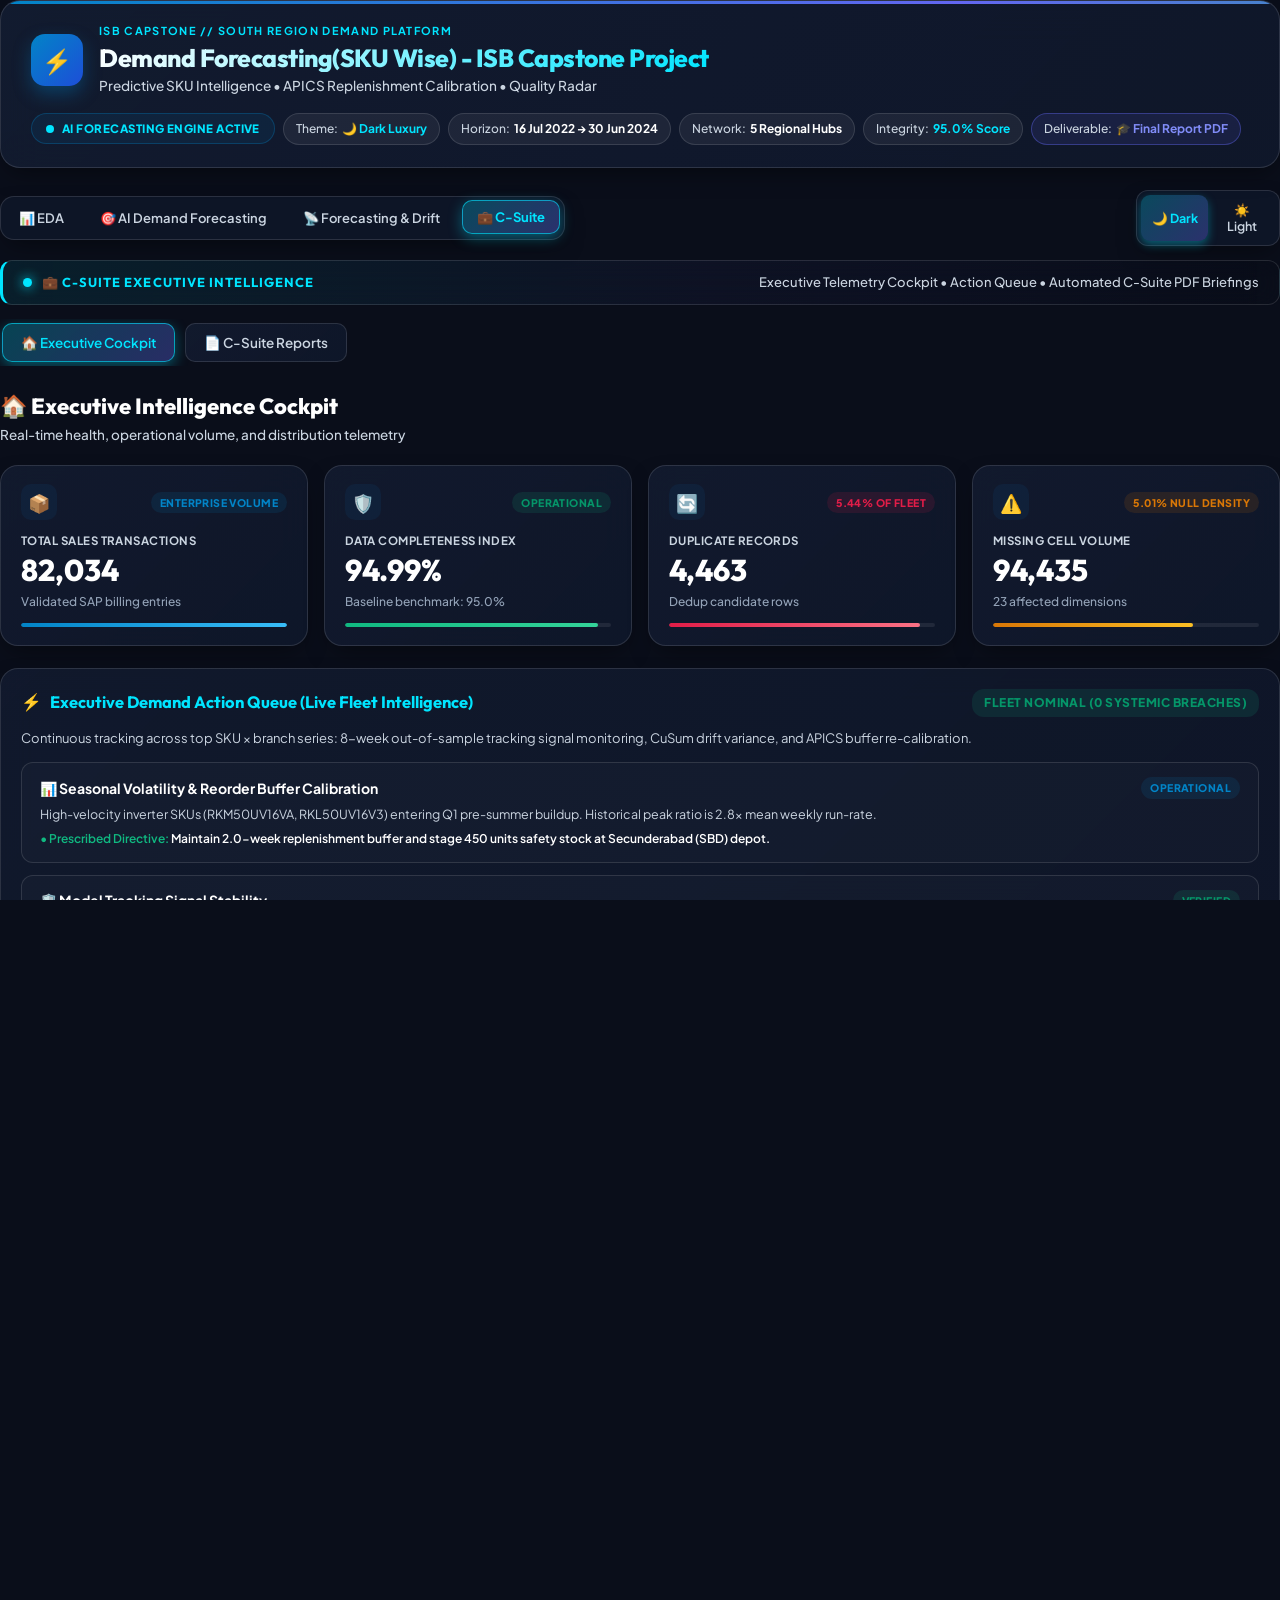
==== public/index.html @ eb7def96 "feat: bring Vercel web application into 100% architectural and visual parity with finalized local St" ====
<!DOCTYPE html>
<html lang="en" data-theme="dark" data-theme="dark">
<head>
  <meta charset="UTF-8">
  <meta name="viewport" content="width=device-width, initial-scale=1.0">
  <title>AI Intelligence & Demand Forecasting | ISB Capstone</title>
  <meta name="description" content="Supply Chain Intelligence - South Region Demand Forecasting & Data Quality Radar. ISB Capstone Project.">
  <meta name="theme-color" content="#0284C7">

  <!-- Open Graph -->
  <meta property="og:title" content="Supply Chain Intelligence | ISB Capstone">
  <meta property="og:description" content="South Region Demand Forecasting & Quality Radar Command Center.">

  <!-- Preload & Google Fonts -->
  <link rel="preconnect" href="https://fonts.googleapis.com">
  <link rel="preconnect" href="https://fonts.gstatic.com" crossorigin>
  <link href="https://fonts.googleapis.com/css2?family=Plus+Jakarta+Sans:wght@300;400;500;600;700;800&family=Outfit:wght@400;500;600;700;800;900&family=JetBrains+Mono:wght@400;500;700&display=swap" rel="stylesheet">
  <link rel="icon" href="data:image/svg+xml,<svg xmlns=%22http://www.w3.org/2000/svg%22 viewBox=%220%200%20100%20100%22><text y=%22.9em%22 font-size=%2290%22>⚡</text></svg>">
  <link rel="stylesheet" href="styles.css">

  <!-- INLINE STYLESHEET (Guarantees zero-latency, 100% styled rendering on Vercel without 404 dependencies) -->
  <style id="app-styles">
@import url('https://fonts.googleapis.com/css2?family=Plus+Jakarta+Sans:wght@300;400;500;600;700;800&family=Outfit:wght@400;500;600;700;800;900&family=JetBrains+Mono:wght@400;500;700&display=swap');

/* =============================================================================
   THEME VARIABLES (LIGHT THEME DEFAULT MATCHING SCREENSHOT)
============================================================================= */
:root {
  --bg-main: #F8FAFC;
  --bg-app: #F8FAFC;
  --bg-secondary: #FFFFFF;
  --primary-color: #0284C7;
  --primary-hover: #0369A1;
  --primary-glow: rgba(2, 132, 199, 0.25);
  --accent-cyan: #0284C7;
  --accent-emerald: #10B981;
  --accent-rose: #E11D48;
  --accent-amber: #D97706;
  --accent-purple: #6366F1;
  
  --text-primary: #0F172A;
  --text-secondary: #334155;
  --text-muted: #64748B;
  --title-color: #0F172A;
  
  --bg-card: linear-gradient(135deg, rgba(255, 255, 255, 0.98) 0%, rgba(248, 250, 252, 0.95) 100%);
  --border-glass: rgba(203, 213, 225, 0.85);
  --border-glass-hover: rgba(2, 132, 199, 0.6);
  --header-bg: linear-gradient(135deg, rgba(255, 255, 255, 0.98) 0%, rgba(241, 245, 249, 0.95) 100%);
  --panel-bg: linear-gradient(135deg, rgba(255, 255, 255, 0.98) 0%, rgba(248, 250, 252, 0.98) 100%);
  
  --sidebar-bg: #F1F5F9;
  --sidebar-grad: linear-gradient(180deg, #F8FAFC 0%, #F1F5F9 100%);
  
  --seg-bg: #FFFFFF;
  --seg-text: #475569;
  --seg-active-bg: linear-gradient(135deg, #0284C7 0%, #2563EB 100%);
  --seg-active-text: #FFFFFF;
  --seg-active-border: #0284C7;
  --seg-active-shadow: rgba(2, 132, 199, 0.35);
  
  --card-shadow: 0 10px 25px -5px rgba(15, 23, 42, 0.06), 0 4px 10px -2px rgba(15, 23, 42, 0.03);
  --card-shadow-hover: 0 20px 35px -10px rgba(2, 132, 199, 0.22);
  --input-bg: #FFFFFF;
  --meta-chip-bg: rgba(0, 0, 0, 0.04);
  --meta-chip-border: rgba(0, 0, 0, 0.08);
  --table-border: rgba(226, 232, 240, 0.9);
  --table-row-hover: rgba(2, 132, 199, 0.04);
}

[data-theme="dark"] {
  --bg-main: #0A0E1A;
  --bg-app: #0A0E1A;
  --bg-secondary: #131C31;
  --primary-color: #00E5FF;
  --primary-hover: #38BDF8;
  --primary-glow: rgba(0, 229, 255, 0.3);
  --accent-cyan: #00E5FF;
  --accent-emerald: #10B981;
  --accent-rose: #FB7185;
  --accent-amber: #F59E0B;
  --accent-purple: #818CF8;
  
  --text-primary: #FFFFFF;
  --text-secondary: #CBD5E1;
  --text-muted: #94A3B8;
  --title-color: #FFFFFF;
  
  --bg-card: linear-gradient(135deg, rgba(19, 28, 49, 0.85) 0%, rgba(15, 23, 42, 0.92) 100%);
  --border-glass: rgba(255, 255, 255, 0.12);
  --border-glass-hover: rgba(0, 229, 255, 0.55);
  --header-bg: linear-gradient(135deg, rgba(19, 28, 49, 0.92) 0%, rgba(15, 23, 42, 0.98) 100%);
  --panel-bg: linear-gradient(135deg, rgba(19, 28, 49, 0.8) 0%, rgba(15, 23, 42, 0.88) 100%);
  
  --sidebar-bg: #080C16;
  --sidebar-grad: linear-gradient(180deg, rgba(15, 23, 42, 0.98) 0%, rgba(8, 12, 22, 0.99) 100%);
  
  --seg-bg: rgba(15, 23, 42, 0.85);
  --seg-text: #CBD5E1;
  --seg-active-bg: linear-gradient(135deg, rgba(0, 229, 255, 0.25) 0%, rgba(99, 102, 241, 0.35) 100%);
  --seg-active-text: #00E5FF;
  --seg-active-border: rgba(0, 229, 255, 0.6);
  --seg-active-shadow: rgba(0, 229, 255, 0.35);
  
  --card-shadow: 0 10px 25px -8px rgba(0, 0, 0, 0.5);
  --card-shadow-hover: 0 20px 35px -10px rgba(0, 229, 255, 0.25), 0 0 20px rgba(99, 102, 241, 0.2);
  --input-bg: rgba(19, 28, 49, 0.92);
  --meta-chip-bg: rgba(255, 255, 255, 0.06);
  --meta-chip-border: rgba(255, 255, 255, 0.12);
  --table-border: rgba(255, 255, 255, 0.08);
  --table-row-hover: rgba(0, 229, 255, 0.06);
}

/* =============================================================================
   RESET & CORE BASE
============================================================================= */
*, *::before, *::after {
  box-sizing: border-box;
  margin: 0;
  padding: 0;
}

html, body {
  height: 100%;
  font-family: 'Plus Jakarta Sans', -apple-system, BlinkMacSystemFont, 'Segoe UI', Roboto, Helvetica, Arial, sans-serif;
  background-color: var(--bg-app);
  color: var(--text-primary);
  line-height: 1.5;
  transition: background-color 0.25s ease, color 0.25s ease;
  overflow-x: hidden;
}

/* Button & interactive element defaults */
button {
  font-family: inherit;
  font-size: inherit;
  color: inherit;
  background: transparent;
  border: none;
  cursor: pointer;
  outline: none;
  -webkit-appearance: none;
  appearance: none;
}

/* Inactive view contents are hidden by default */
.view-content:not(#view-cockpit) {
  display: none;
}

/* =============================================================================
   KEYFRAME ANIMATIONS
============================================================================= */
@keyframes shimmer {
  0% { background-position: -200% 0; }
  100% { background-position: 200% 0; }
}

@keyframes pulseBeacon {
  0% { box-shadow: 0 0 0 0 rgba(2, 132, 199, 0.7); }
  70% { box-shadow: 0 0 0 8px rgba(2, 132, 199, 0); }
  100% { box-shadow: 0 0 0 0 rgba(2, 132, 199, 0); }
}

@keyframes cardEntrance {
  from { opacity: 0; transform: translateY(14px); }
  to { opacity: 1; transform: translateY(0); }
}

/* =============================================================================
   APP LAYOUT (SIDEBAR + MAIN CANVAS)
============================================================================= */
.app-container {
  display: flex;
  min-height: 100vh;
  width: 100%; max-width: 100%;
}

/* ----------------- SIDEBAR: CONTROL HUB ----------------- */
.sidebar {
  display: none !important;
  width: 280px;
  min-width: 280px;
  background: var(--sidebar-grad);
  border-right: 1px solid var(--border-glass);
  display: flex;
  flex-direction: column;
  padding: 24px 18px;
  overflow-y: auto;
  position: sticky;
  top: 0;
  height: 100vh;
  z-index: 100;
  transition: transform 0.3s cubic-bezier(0.16, 1, 0.3, 1), background 0.25s ease;
}

.sidebar-header {
  display: flex;
  align-items: center;
  gap: 12px;
  margin-bottom: 22px;
}

.sidebar-icon {
  font-size: 26px;
  line-height: 1;
}

.sidebar-brand h3 {
  font-family: 'Outfit', sans-serif;
  font-size: 19px;
  font-weight: 800;
  color: var(--text-primary);
  line-height: 1.2;
}

.sidebar-brand p {
  font-size: 12px;
  color: var(--text-secondary);
  font-weight: 500;
}

.sidebar-section-title {
  font-size: 11px;
  font-weight: 700;
  text-transform: uppercase;
  letter-spacing: 0.05em;
  color: var(--text-muted);
  margin-bottom: 8px;
}

/* Theme Switcher Segmented Control */
.theme-switch-control {
  display: flex;
  background: var(--seg-bg);
  border: 1px solid var(--border-glass);
  border-radius: 12px;
  padding: 3px;
  margin-bottom: 20px;
  box-shadow: 0 2px 6px rgba(0,0,0,0.03);
}

.theme-btn {
  flex: 1;
  background: transparent;
  border: none;
  padding: 7px 10px;
  border-radius: 9px;
  font-family: 'Plus Jakarta Sans', sans-serif;
  font-size: 12.5px;
  font-weight: 600;
  color: var(--seg-text);
  cursor: pointer;
  display: flex;
  align-items: center;
  justify-content: center;
  gap: 6px;
  transition: all 0.2s ease;
}

.theme-btn.active {
  background: var(--seg-active-bg);
  color: var(--seg-active-text);
  box-shadow: 0 4px 10px var(--seg-active-shadow);
  font-weight: 700;
}

/* Sidebar Nav Radio List */
.sidebar-nav-list {
  display: flex;
  flex-direction: column;
  gap: 4px;
  margin-bottom: 22px;
}

.nav-item-btn {
  display: flex;
  align-items: center;
  gap: 12px;
  padding: 10px 14px;
  border-radius: 10px;
  border: 1px solid transparent;
  background: transparent;
  color: var(--text-secondary);
  font-family: 'Plus Jakarta Sans', sans-serif;
  font-size: 13.5px;
  font-weight: 600;
  cursor: pointer;
  text-align: left;
  transition: all 0.2s cubic-bezier(0.16, 1, 0.3, 1);
  position: relative;
}

.nav-item-btn .nav-icon {
  font-size: 16px;
  line-height: 1;
}

.nav-item-btn:hover {
  background: rgba(2, 132, 199, 0.08);
  color: var(--primary-color);
  transform: translateX(3px);
}

.nav-item-btn.active {
  background: var(--seg-active-bg);
  color: var(--seg-active-text);
  border-color: var(--seg-active-border);
  box-shadow: 0 4px 12px var(--seg-active-shadow);
  font-weight: 700;
}

.nav-item-btn.active .nav-icon {
  transform: scale(1.1);
}

/* Sidebar Glass Panels & Stats */
.sidebar-stat-panel {
  background: var(--panel-bg);
  border: 1px solid var(--border-glass);
  border-radius: 14px;
  padding: 14px 16px;
  margin-bottom: 20px;
  box-shadow: var(--card-shadow);
}

.sidebar-stat-header {
  font-size: 11px;
  font-weight: 800;
  text-transform: uppercase;
  letter-spacing: 0.05em;
  color: var(--primary-color);
  margin-bottom: 10px;
}

.sidebar-stat-row {
  display: flex;
  justify-content: space-between;
  align-items: center;
  font-size: 12.5px;
  padding: 4px 0;
}

.sidebar-stat-row .label {
  color: var(--text-secondary);
  font-weight: 500;
}

.sidebar-stat-row strong {
  font-weight: 700;
  color: var(--text-primary);
}

/* Sidebar Shortcuts */
.sidebar-shortcuts {
  display: flex;
  flex-direction: column;
  gap: 8px;
  margin-bottom: 24px;
}

.shortcut-btn {
  display: flex;
  align-items: center;
  justify-content: center;
  gap: 8px;
  width: 100%;
  padding: 9px 12px;
  background: linear-gradient(135deg, #0284C7 0%, #2563EB 100%);
  color: #FFFFFF;
  border: none;
  border-radius: 10px;
  font-family: 'Plus Jakarta Sans', sans-serif;
  font-size: 12.5px;
  font-weight: 700;
  cursor: pointer;
  box-shadow: 0 4px 12px rgba(2, 132, 199, 0.28);
  transition: all 0.2s ease;
}

.shortcut-btn:hover {
  transform: translateY(-2px);
  box-shadow: 0 8px 18px rgba(2, 132, 199, 0.4);
}

.sidebar-footer {
  margin-top: auto;
  text-align: center;
  font-size: 11px;
  color: var(--text-muted);
  padding-top: 16px;
  border-top: 1px solid var(--border-glass);
}

/* ----------------- MAIN CONTENT AREA ----------------- */
.main-canvas {
  flex: 1;
  padding: 24px 36px;
  overflow-y: auto;
  background-color: var(--bg-app);
  max-width: 100%;
}

/* Mobile Toggle */
.mobile-nav-toggle {
  display: none !important;
  position: fixed;
  bottom: 20px;
  right: 20px;
  width: 50px;
  height: 50px;
  border-radius: 50%;
  background: var(--primary-color);
  color: #fff;
  border: none;
  font-size: 22px;
  cursor: pointer;
  box-shadow: 0 8px 24px rgba(0,0,0,0.3);
  z-index: 1000;
}

/* ----------------- EXECUTIVE HEADER ----------------- */
.executive-header {
  background: var(--header-bg);
  backdrop-filter: blur(20px);
  -webkit-backdrop-filter: blur(20px);
  border: 1px solid var(--border-glass);
  border-radius: 20px;
  padding: 22px 30px;
  margin-bottom: 22px;
  box-shadow: var(--card-shadow);
  position: relative;
  overflow: hidden;
  animation: cardEntrance 0.5s cubic-bezier(0.16, 1, 0.3, 1) both;
}

.executive-header::before {
  content: '';
  position: absolute;
  top: 0; left: 0; right: 0; height: 3px;
  background: linear-gradient(90deg, #0284C7, #6366F1, #10B981, #F59E0B, #0284C7);
  background-size: 300% 100%;
  animation: shimmer 8s linear infinite;
}

.header-inner {
  display: flex;
  justify-content: space-between;
  align-items: center;
  flex-wrap: wrap;
  gap: 16px;
}

.brand-wrapper {
  display: flex;
  align-items: center;
  gap: 16px;
}

.brand-logo-badge {
  width: 52px;
  height: 52px;
  border-radius: 14px;
  background: linear-gradient(135deg, #0284C7 0%, #1D4ED8 100%);
  display: flex;
  align-items: center;
  justify-content: center;
  font-size: 24px;
  color: #FFFFFF;
  box-shadow: 0 8px 18px rgba(2, 132, 199, 0.35);
}

.brand-title-group h1 {
  font-family: 'Outfit', sans-serif;
  font-size: 24px;
  font-weight: 800;
  letter-spacing: -0.02em;
  background: linear-gradient(135deg, var(--text-primary) 0%, var(--primary-color) 100%);
  -webkit-background-clip: text;
  -webkit-text-fill-color: transparent;
  line-height: 1.2;
}

.brand-title-group p {
  font-size: 13.5px;
  color: var(--text-secondary);
  font-weight: 500;
}

.quick-meta-strip {
  display: flex;
  align-items: center;
  flex-wrap: wrap;
  gap: 8px;
}

.live-status-pill {
  display: inline-flex;
  align-items: center;
  gap: 8px;
  padding: 6px 14px;
  border-radius: 20px;
  background: rgba(2, 132, 199, 0.1);
  border: 1px solid rgba(2, 132, 199, 0.3);
  color: var(--primary-color);
  font-size: 11.5px;
  font-weight: 800;
  letter-spacing: 0.04em;
  text-transform: uppercase;
}

.live-beacon {
  width: 8px;
  height: 8px;
  border-radius: 50%;
  background: var(--primary-color);
  animation: pulseBeacon 2s infinite;
}

.meta-chip {
  padding: 6px 12px;
  border-radius: 20px;
  background: var(--meta-chip-bg);
  border: 1px solid var(--meta-chip-border);
  font-size: 12px;
  color: var(--text-secondary);
  font-weight: 500;
  display: inline-flex;
  align-items: center;
  gap: 4px;
}

.meta-chip strong {
  color: var(--text-primary);
  font-weight: 700;
}

/* ----------------- TOP NAV & THEME ROW ----------------- */
.top-nav-bar {
  display: flex;
  justify-content: space-between;
  align-items: center;
  flex-wrap: wrap;
  gap: 12px;
  margin-bottom: 24px;
}

.top-segmented-group {
  display: flex;
  flex-wrap: wrap;
  gap: 4px;
  background: var(--seg-bg);
  border: 1px solid var(--border-glass);
  border-radius: 14px;
  padding: 4px;
  box-shadow: var(--card-shadow);
}

.top-segment-btn {
  background: transparent;
  border: none;
  border-radius: 10px;
  padding: 8px 14px;
  font-family: 'Plus Jakarta Sans', sans-serif;
  font-size: 13px;
  font-weight: 600;
  color: var(--seg-text);
  cursor: pointer;
  transition: all 0.2s cubic-bezier(0.16, 1, 0.3, 1);
  display: flex;
  align-items: center;
  gap: 6px;
}

.top-segment-btn:hover {
  background: rgba(2, 132, 199, 0.08);
  color: var(--primary-color);
  transform: translateY(-1px);
}

.top-segment-btn.active {
  background: var(--seg-active-bg);
  color: var(--seg-active-text);
  font-weight: 700;
  border: 1px solid var(--seg-active-border);
  box-shadow: 0 4px 14px var(--seg-active-shadow);
  transform: translateY(-1px);
}

.top-theme-toggle {
  display: flex;
  background: var(--seg-bg);
  border: 1px solid var(--border-glass);
  border-radius: 12px;
  padding: 4px;
  box-shadow: var(--card-shadow);
}

/* ----------------- SECTION TITLES ----------------- */
.section-title-wrap {
  margin-bottom: 20px;
}

.section-title {
  font-family: 'Outfit', sans-serif;
  font-size: 22px;
  font-weight: 800;
  color: var(--title-color);
  display: flex;
  align-items: center;
  gap: 8px;
}

.section-subtitle {
  font-size: 13.5px;
  color: var(--text-secondary);
  font-weight: 500;
  margin-top: 2px;
}

/* =============================================================================
   KPI CARDS GRID
============================================================================= */
.kpi-grid {
  display: grid;
  grid-template-columns: repeat(4, 1fr);
  gap: 16px;
  margin-bottom: 22px;
}

.kpi-card {
  background: var(--bg-card);
  backdrop-filter: blur(16px);
  -webkit-backdrop-filter: blur(16px);
  border: 1px solid var(--border-glass);
  border-radius: 18px;
  padding: 18px 20px;
  box-shadow: var(--card-shadow);
  transition: transform 0.25s ease, box-shadow 0.25s ease, border-color 0.25s ease;
  position: relative;
  overflow: hidden;
  display: flex;
  flex-direction: column;
}

.kpi-card:hover {
  transform: translateY(-3px);
  box-shadow: var(--card-shadow-hover);
  border-color: var(--border-glass-hover);
}

.kpi-header {
  display: flex;
  justify-content: space-between;
  align-items: center;
  margin-bottom: 12px;
}

.kpi-icon-wrap {
  width: 36px;
  height: 36px;
  border-radius: 10px;
  background: rgba(2, 132, 199, 0.08);
  display: flex;
  align-items: center;
  justify-content: center;
  font-size: 18px;
}

.kpi-badge {
  font-size: 10.5px;
  font-weight: 800;
  text-transform: uppercase;
  letter-spacing: 0.04em;
  padding: 3px 9px;
  border-radius: 12px;
}

.kpi-badge.cyan { background: rgba(2, 132, 199, 0.12); color: #0284C7; }
.kpi-badge.emerald { background: rgba(16, 185, 129, 0.12); color: #059669; }
.kpi-badge.rose { background: rgba(225, 29, 72, 0.12); color: #E11D48; }
.kpi-badge.amber { background: rgba(217, 119, 6, 0.12); color: #D97706; }

.kpi-label {
  font-size: 11.5px;
  font-weight: 700;
  text-transform: uppercase;
  letter-spacing: 0.04em;
  color: var(--text-secondary);
  margin-bottom: 4px;
}

.kpi-value {
  font-family: 'Outfit', sans-serif;
  font-size: 30px;
  font-weight: 800;
  color: var(--text-primary);
  line-height: 1.1;
  margin-bottom: 6px;
}

.kpi-subtext {
  font-size: 12px;
  color: var(--text-muted);
  font-weight: 500;
  margin-bottom: 12px;
}

.kpi-bar-track {
  height: 4px;
  width: 100%;
  background: rgba(0, 0, 0, 0.06);
  border-radius: 3px;
  overflow: hidden;
  margin-top: auto;
}

[data-theme="dark"] .kpi-bar-track {
  background: rgba(255, 255, 255, 0.08);
}

.kpi-bar-fill {
  height: 100%;
  border-radius: 3px;
  transition: width 0.8s cubic-bezier(0.16, 1, 0.3, 1);
}

.kpi-bar-fill.cyan { background: linear-gradient(90deg, #0284C7, #38BDF8); }
.kpi-bar-fill.emerald { background: linear-gradient(90deg, #10B981, #34D399); }
.kpi-bar-fill.rose { background: linear-gradient(90deg, #E11D48, #FB7185); }
.kpi-bar-fill.amber { background: linear-gradient(90deg, #D97706, #FBBF24); }

/* =============================================================================
   GLASS PANELS & CHARTS GRID
============================================================================= */
.glass-panel {
  background: var(--panel-bg);
  backdrop-filter: blur(16px);
  -webkit-backdrop-filter: blur(16px);
  border: 1px solid var(--border-glass);
  border-radius: 18px;
  padding: 20px;
  margin-bottom: 22px;
  box-shadow: var(--card-shadow);
  transition: border-color 0.25s ease;
}

.glass-panel:hover {
  border-color: var(--border-glass-hover);
}

.subpanel-title {
  font-family: 'Outfit', sans-serif;
  font-size: 16.5px;
  font-weight: 700;
  color: var(--title-color);
  margin-bottom: 14px;
  display: flex;
  align-items: center;
  gap: 8px;
}

.charts-row-2col {
  display: grid;
  grid-template-columns: 3fr 2fr;
  gap: 18px;
  margin-bottom: 22px;
}

.charts-row-equal {
  display: grid;
  grid-template-columns: 1fr 1fr;
  gap: 18px;
  margin-bottom: 22px;
}

.chart-card {
  background: var(--bg-card);
  border: 1px solid var(--border-glass);
  border-radius: 18px;
  padding: 16px;
  box-shadow: var(--card-shadow);
  display: flex;
  flex-direction: column;
}

.chart-wrapper {
  width: 100%;
  min-height: 360px;
  position: relative;
}

/* =============================================================================
   FORECASTING STUDIO CONTROLS & LAYOUT
============================================================================= */
.forecasting-layout {
  display: grid;
  grid-template-columns: 320px 1fr;
  gap: 20px;
}

.forecast-controls-sidebar {
  display: flex;
  flex-direction: column;
  gap: 16px;
}

.filter-card-inner {
  display: flex;
  flex-direction: column;
  gap: 14px;
}

.form-group {
  display: flex;
  flex-direction: column;
  gap: 6px;
}

.form-group label {
  font-size: 12.5px;
  font-weight: 700;
  color: var(--text-primary);
}

.custom-select, .custom-input {
  width: 100%;
  padding: 9px 12px;
  background: var(--input-bg);
  border: 1px solid var(--border-glass);
  border-radius: 10px;
  color: var(--text-primary);
  font-family: 'Plus Jakarta Sans', sans-serif;
  font-size: 13px;
  font-weight: 600;
  outline: none;
  transition: border-color 0.2s ease, box-shadow 0.2s ease;
}

.custom-select:focus, .custom-input:focus {
  border-color: var(--primary-color);
  box-shadow: 0 0 0 3px var(--primary-glow);
}

.demand-share-badge {
  background: rgba(2, 132, 199, 0.08);
  border: 1px solid rgba(2, 132, 199, 0.2);
  border-radius: 10px;
  padding: 10px 12px;
}

.demand-share-badge .label {
  font-size: 11.5px;
  color: var(--text-secondary);
  font-weight: 500;
}

.demand-share-badge .val {
  font-family: 'Outfit', sans-serif;
  font-size: 18px;
  font-weight: 800;
  color: var(--primary-color);
}

/* Engine KPI Strip */
.engine-kpi-strip {
  display: grid;
  grid-template-columns: repeat(4, 1fr);
  gap: 12px;
  margin-bottom: 16px;
}

.engine-kpi-item {
  background: var(--bg-card);
  border: 1px solid var(--border-glass);
  border-radius: 14px;
  padding: 12px 16px;
  display: flex;
  flex-direction: column;
}

.engine-kpi-item .label {
  font-size: 11px;
  font-weight: 700;
  text-transform: uppercase;
  color: var(--text-muted);
}

.engine-kpi-item .val {
  font-family: 'Outfit', sans-serif;
  font-size: 22px;
  font-weight: 800;
  line-height: 1.2;
}

.engine-kpi-item .val.cyan { color: #0284C7; }
.engine-kpi-item .val.emerald { color: #10B981; }
.engine-kpi-item .val.purple { color: #6366F1; }
.engine-kpi-item .val.amber { color: #D97706; }

.engine-kpi-item .sub {
  font-size: 11px;
  color: var(--text-muted);
}

/* =============================================================================
   TABLES & PREVIEW DATA
============================================================================= */
.table-preview-section {
  margin-top: 16px;
  background: var(--bg-card);
  border: 1px solid var(--border-glass);
  border-radius: 16px;
  padding: 16px;
}

.table-preview-header {
  display: flex;
  justify-content: space-between;
  align-items: center;
  margin-bottom: 12px;
}

.table-scroll-container {
  overflow-x: auto;
  max-height: 380px;
  border: 1px solid var(--table-border);
  border-radius: 10px;
}

.data-table {
  width: 100%;
  border-collapse: collapse;
  font-size: 13px;
  text-align: left;
}

.data-table th {
  background: var(--sidebar-bg);
  color: var(--text-primary);
  font-weight: 700;
  padding: 10px 14px;
  position: sticky;
  top: 0;
  border-bottom: 1px solid var(--table-border);
  white-space: nowrap;
}

.data-table td {
  padding: 9px 14px;
  border-bottom: 1px solid var(--table-border);
  color: var(--text-secondary);
  white-space: nowrap;
}

.data-table tr:hover td {
  background: var(--table-row-hover);
  color: var(--text-primary);
}

/* Buttons */
.btn {
  display: inline-flex;
  align-items: center;
  justify-content: center;
  gap: 8px;
  padding: 8px 16px;
  border-radius: 10px;
  font-family: 'Plus Jakarta Sans', sans-serif;
  font-size: 13px;
  font-weight: 700;
  cursor: pointer;
  border: none;
  transition: all 0.2s ease;
  text-decoration: none;
}

.btn-primary {
  background: linear-gradient(135deg, #0284C7 0%, #2563EB 100%);
  color: #FFFFFF;
  box-shadow: 0 4px 12px rgba(2, 132, 199, 0.3);
}

.btn-primary:hover {
  transform: translateY(-2px);
  box-shadow: 0 8px 18px rgba(2, 132, 199, 0.45);
}

.btn-emerald {
  background: linear-gradient(135deg, #10B981 0%, #059669 100%);
  color: #FFFFFF;
  box-shadow: 0 4px 12px rgba(16, 185, 129, 0.3);
}

.btn-emerald:hover {
  transform: translateY(-2px);
  box-shadow: 0 8px 18px rgba(16, 185, 129, 0.45);
}

.btn-secondary {
  background: var(--seg-bg);
  border: 1px solid var(--border-glass);
  color: var(--text-primary);
}

.btn-secondary:hover {
  border-color: var(--primary-color);
  color: var(--primary-color);
  transform: translateY(-1px);
}

.btn-sm {
  padding: 6px 12px;
  font-size: 12px;
}

/* Bullet list inside panels */
.panel-bullet-list {
  list-style: none;
  display: flex;
  flex-direction: column;
  gap: 10px;
}

.panel-bullet-list li {
  display: flex;
  align-items: flex-start;
  gap: 10px;
  font-size: 13.5px;
  color: var(--text-secondary);
}

.panel-bullet-list li .check-icon {
  color: #10B981;
  font-weight: 800;
  line-height: 1.4;
}

/* =============================================================================
   PAGINATION CONTROLS
============================================================================= */
.pagination-controls {
  display: flex;
  justify-content: space-between;
  align-items: center;
  margin-top: 12px;
  font-size: 12.5px;
  color: var(--text-secondary);
}

.page-btn-group {
  display: flex;
  gap: 6px;
}

/* =============================================================================
   RESPONSIVENESS
============================================================================= */
@media (max-width: 1200px) {
  .kpi-grid {
    grid-template-columns: repeat(2, 1fr);
  }
  .charts-row-2col, .forecasting-layout {
    grid-template-columns: 1fr;
  }
}

@media (max-width: 900px) {
  .sidebar {
    position: fixed;
    left: -280px;
  }
  .sidebar.open {
    transform: translateX(280px);
  }
  .mobile-nav-toggle {
    display: flex;
    align-items: center;
    justify-content: center;
  }
  .main-canvas {
    padding: 16px;
  }
  .kpi-grid {
    grid-template-columns: 1fr;
  }
  .charts-row-equal {
    grid-template-columns: 1fr;
  }
  .engine-kpi-strip {
    grid-template-columns: repeat(2, 1fr);
  }
}


/* Benchmark Leaderboard Active Row Highlight */
.benchmark-active-row {
  background: rgba(2, 132, 199, 0.1) !important;
  box-shadow: inset 4px 0 0 var(--primary-color);
}

.benchmark-active-row td {
  font-weight: 700 !important;
  color: var(--text-primary) !important;
}

[data-theme="dark"] .benchmark-active-row {
  background: rgba(0, 229, 255, 0.14) !important;
  box-shadow: inset 4px 0 0 var(--primary-color);
}

/* =============================================================================
   ISB TECHNICAL DOSSIER & FEATURE ENGINEERING PANEL
============================================================================= */
.technical-dossier-card {
  background: var(--bg-card);
  border: 1px solid var(--border-glass);
  border-radius: 12px;
  padding: 22px;
  margin-bottom: 24px;
  box-shadow: var(--card-shadow);
  backdrop-filter: blur(12px);
  -webkit-backdrop-filter: blur(12px);
}
.dossier-header {
  display: flex;
  justify-content: space-between;
  align-items: center;
  flex-wrap: wrap;
  gap: 14px;
  padding-bottom: 16px;
  border-bottom: 1px solid var(--border-glass);
  margin-bottom: 20px;
}
.dossier-nav-tabs {
  display: flex;
  gap: 8px;
  background: var(--seg-bg);
  padding: 4px;
  border-radius: 8px;
  border: 1px solid var(--border-glass);
}
.dossier-tab-btn {
  background: transparent;
  border: none;
  color: var(--text-secondary);
  padding: 8px 14px;
  border-radius: 6px;
  font-size: 12px;
  font-weight: 600;
  cursor: pointer;
  transition: all 0.2s ease;
}
.dossier-tab-btn:hover {
  color: var(--text-primary);
  background: rgba(255, 255, 255, 0.05);
}
.dossier-tab-btn.active {
  background: var(--seg-active-bg);
  color: var(--seg-active-text);
  border: 1px solid var(--seg-active-border);
  box-shadow: 0 2px 8px var(--seg-active-shadow);
}
.dossier-tab-content {
  display: none;
}
.dossier-tab-content.active {
  display: block;
}
.formula-box {
  background: rgba(0, 0, 0, 0.25);
  border: 1px solid var(--border-glass);
  border-radius: 6px;
  padding: 8px 12px;
  font-family: 'SF Mono', Consolas, Monaco, monospace;
  font-size: 11.5px;
  color: var(--accent-cyan);
  margin: 8px 0 12px 0;
  overflow-x: auto;
}
.model-spec-grid {
  display: grid;
  grid-template-columns: repeat(2, 1fr);
  gap: 16px;
}
@media (max-width: 900px) {
  .model-spec-grid {
    grid-template-columns: 1fr;
  }
}
.model-spec-box {
  background: rgba(255, 255, 255, 0.02);
  border: 1px solid var(--border-glass);
  border-radius: 10px;
  padding: 16px;
  transition: all 0.2s ease;
}
.model-spec-box:hover {
  border-color: var(--primary-color);
  box-shadow: 0 4px 16px rgba(0, 229, 255, 0.1);
}
.model-spec-box.active-model-spec {
  border-color: var(--primary-color);
  background: rgba(0, 229, 255, 0.05);
  box-shadow: 0 0 18px rgba(0, 229, 255, 0.15);
}
.feat-bar-row {
  display: flex;
  align-items: center;
  gap: 12px;
  margin-bottom: 9px;
  font-size: 12px;
}
.feat-bar-label {
  width: 210px;
  flex-shrink: 0;
  font-weight: 500;
  color: var(--text-primary);
}
.feat-bar-track {
  flex: 1;
  height: 8px;
  background: rgba(255, 255, 255, 0.06);
  border-radius: 4px;
  overflow: hidden;
}
.feat-bar-fill {
  height: 100%;
  border-radius: 4px;
  background: linear-gradient(90deg, #6366F1, #00E5FF);
}
.feat-bar-val {
  width: 48px;
  text-align: right;
  font-weight: 600;
  color: var(--accent-cyan);
}

/* =============================================================================
   LIGHT MODE HIGH-CONTRAST OVERRIDES FOR TECHNICAL DOSSIER & FEATURES
============================================================================= */
[data-theme="dark"] .technical-dossier-card {
  background: #FFFFFF !important;
  border-color: #CBD5E1 !important;
  box-shadow: 0 4px 20px rgba(15, 23, 42, 0.06) !important;
}

[data-theme="dark"] .feat-bar-label {
  color: #0F172A !important;
  font-weight: 600 !important;
}

[data-theme="dark"] .feat-bar-track {
  background: #E2E8F0 !important;
}

[data-theme="dark"] .feat-bar-fill {
  background: linear-gradient(90deg, #0284C7, #059669) !important;
}

[data-theme="dark"] .feat-bar-val {
  color: #0284C7 !important;
  font-weight: 700 !important;
}

[data-theme="dark"] .model-spec-box {
  background: #FFFFFF !important;
  border-color: #CBD5E1 !important;
  box-shadow: 0 2px 10px rgba(15, 23, 42, 0.04) !important;
}

[data-theme="dark"] .model-spec-box:hover,
[data-theme="dark"] .model-spec-box.active-model-spec {
  border-color: #0284C7 !important;
  background: rgba(2, 132, 199, 0.04) !important;
  box-shadow: 0 4px 16px rgba(2, 132, 199, 0.12) !important;
}

[data-theme="dark"] .formula-box {
  background: #F1F5F9 !important;
  border-color: #CBD5E1 !important;
  color: #0284C7 !important;
  font-weight: 600 !important;
}

[data-theme="dark"] .dossier-tab-btn {
  color: #475569 !important;
}

[data-theme="dark"] .dossier-tab-btn:hover {
  color: #0F172A !important;
  background: rgba(15, 23, 42, 0.05) !important;
}

[data-theme="dark"] .dossier-tab-btn.active {
  background: #0284C7 !important;
  color: #FFFFFF !important;
  border-color: #0284C7 !important;
  box-shadow: 0 2px 8px rgba(2, 132, 199, 0.25) !important;
}
  </style>

  <!-- Plotly.js Analytics Engine -->
  <script src="https://cdn.plot.ly/plotly-2.35.2.min.js"></script>
</head>
<body>

  <div class="app-container">

    <!-- =====================================================================
         MAIN CANVAS AREA
    ====================================================================== -->
    <main class="main-canvas">

      <!-- Executive Header Banner -->
      <header class="executive-header">
        <div class="header-inner">
          <div class="brand-wrapper">
            <div class="brand-logo-badge">⚡</div>
            <div class="brand-title-group">
              <div style="font-size: 11px; font-weight: 700; letter-spacing: 0.12em; color: var(--primary-color); text-transform: uppercase; margin-bottom: 3px;">
                ISB CAPSTONE // SOUTH REGION DEMAND PLATFORM
              </div>
              <h1 style="font-size: 1.55rem; font-weight: 800; letter-spacing: -0.02em; margin: 0 0 4px 0;">
                Demand Forecasting(SKU Wise) - ISB Capstone Project
              </h1>
              <p style="font-size: 0.85rem; color: var(--text-secondary); margin: 0;">
                Predictive SKU Intelligence &bull; APICS Replenishment Calibration &bull; Quality Radar
              </p>
            </div>
          </div>

          <!-- Live Status & Quick Meta Chips -->
          <div class="quick-meta-strip">
            <div class="live-status-pill">
              <span class="live-beacon"></span>
              <span>AI FORECASTING ENGINE ACTIVE</span>
            </div>
            <div class="meta-chip">
              <span>Theme:</span>
              <strong id="themeLabelChip" style="color: #00E5FF;">🌙 Dark Luxury</strong>
            </div>
            <div class="meta-chip">
              <span>Horizon:</span>
              <strong>16 Jul 2022 &rarr; 30 Jun 2024</strong>
            </div>
            <div class="meta-chip">
              <span>Network:</span>
              <strong>5 Regional Hubs</strong>
            </div>
            <div class="meta-chip">
              <span>Integrity:</span>
              <strong style="color: #00E5FF;">95.0% Score</strong>
            </div>
            <div class="meta-chip" style="border: 1px solid rgba(99, 102, 241, 0.4); background: rgba(99, 102, 241, 0.12);">
              <span>Deliverable:</span>
              <a href="assets/ISB_Capstone_Final_Report.pdf" download="ISB_Capstone_Final_Report.pdf" style="color: #818CF8; font-weight: 700; text-decoration: none;">🎓 Final Report PDF</a>
            </div>
          </div>
        </div>
      </header>

      <!-- Primary 4-Pillar Navigation Bar (100% Parity with Localhost) -->
      <div class="top-nav-bar" style="margin-top: 14px; margin-bottom: 8px;">
        <div class="top-segmented-group" id="primaryPillarGroup" style="gap: 8px;">
          <button type="button" class="top-segment-btn" data-pillar="eda">📊 EDA</button>
          <button type="button" class="top-segment-btn" data-pillar="forecasting_studio">🎯 AI Demand Forecasting</button>
          <button type="button" class="top-segment-btn" data-pillar="operations">📡 Forecasting &amp; Drift</button>
          <button type="button" class="top-segment-btn active" data-pillar="csuite">💼 C-Suite</button>
        </div>

        <div class="top-theme-toggle" id="topThemeControl">
          <button type="button" class="theme-btn active" data-theme="dark">🌙 Dark</button>
          <button type="button" class="theme-btn" data-theme="light">☀️ Light</button>
        </div>
      </div>

      <!-- Sub-Navigation Context Strip with Glowing Beacon -->
      <div class="sub-nav-context-strip" id="subNavContextStrip">
        <div class="sub-nav-indicator">
          <span class="sub-nav-beacon"></span>
          <span class="sub-nav-badge" id="subNavBadge">💼 C-SUITE EXECUTIVE INTELLIGENCE</span>
        </div>
        <div class="sub-nav-desc" id="subNavDesc">
          Executive Telemetry Cockpit &bull; Action Queue &bull; Automated C-Suite PDF Briefings
        </div>
      </div>

      <!-- Dynamic Sub-Navigation Dock (Sub-module Selector) -->
      <div class="sub-nav-dock" id="subNavBar">
        <!-- Rendered dynamically by app.js based on active pillar -->
      </div>

      <!-- ===================================================================
           VIEW 1: 🏠 EXECUTIVE COCKPIT
      ==================================================================== -->
      <section class="view-content" id="view-cockpit">
        <div class="section-title-wrap">
          <h2 class="section-title">🏠 Executive Intelligence Cockpit</h2>
          <p class="section-subtitle">Real-time health, operational volume, and distribution telemetry</p>
        </div>

        <!-- 4 Luxury KPI Cards -->
        <div class="kpi-grid">
          <!-- Card 1: Total Sales Transactions -->
          <div class="kpi-card">
            <div class="kpi-header">
              <div class="kpi-icon-wrap">📦</div>
              <span class="kpi-badge cyan">ENTERPRISE VOLUME</span>
            </div>
            <div class="kpi-label">TOTAL SALES TRANSACTIONS</div>
            <div class="kpi-value">82,034</div>
            <div class="kpi-subtext">Validated SAP billing entries</div>
            <div class="kpi-bar-track">
              <div class="kpi-bar-fill cyan" style="width: 100%;"></div>
            </div>
          </div>

          <!-- Card 2: Data Completeness Index -->
          <div class="kpi-card">
            <div class="kpi-header">
              <div class="kpi-icon-wrap">🛡️</div>
              <span class="kpi-badge emerald">OPERATIONAL</span>
            </div>
            <div class="kpi-label">DATA COMPLETENESS INDEX</div>
            <div class="kpi-value">94.99%</div>
            <div class="kpi-subtext">Baseline benchmark: 95.0%</div>
            <div class="kpi-bar-track">
              <div class="kpi-bar-fill emerald" style="width: 95%;"></div>
            </div>
          </div>

          <!-- Card 3: Duplicate Records -->
          <div class="kpi-card">
            <div class="kpi-header">
              <div class="kpi-icon-wrap">🔄</div>
              <span class="kpi-badge rose">5.44% OF FLEET</span>
            </div>
            <div class="kpi-label">DUPLICATE RECORDS</div>
            <div class="kpi-value">4,463</div>
            <div class="kpi-subtext">Dedup candidate rows</div>
            <div class="kpi-bar-track">
              <div class="kpi-bar-fill rose" style="width: 94.5%;"></div>
            </div>
          </div>

          <!-- Card 4: Missing Cell Volume -->
          <div class="kpi-card">
            <div class="kpi-header">
              <div class="kpi-icon-wrap">⚠️</div>
              <span class="kpi-badge amber">5.01% NULL DENSITY</span>
            </div>
            <div class="kpi-label">MISSING CELL VOLUME</div>
            <div class="kpi-value">94,435</div>
            <div class="kpi-subtext">23 affected dimensions</div>
            <div class="kpi-bar-track">
              <div class="kpi-bar-fill amber" style="width: 75%;"></div>
            </div>
          </div>
        </div>

                <!-- Executive Demand Action Queue (Live Fleet Intelligence) -->
        <div class="glass-panel" style="margin-bottom: 22px;">
          <div style="display: flex; justify-content: space-between; align-items: center; margin-bottom: 12px; flex-wrap: wrap; gap: 8px;">
            <div class="subpanel-title" style="color: var(--primary-color); margin: 0; display: flex; align-items: center; gap: 8px;">
              <span>⚡</span> Executive Demand Action Queue (Live Fleet Intelligence)
            </div>
            <span class="kpi-badge emerald" style="font-size: 12px; padding: 5px 12px;">Fleet Nominal (0 Systemic Breaches)</span>
          </div>
          <p style="font-size: 13px; color: var(--text-secondary); margin-bottom: 14px;">
            Continuous tracking across top SKU &times; branch series: 8-week out-of-sample tracking signal monitoring, CuSum drift variance, and APICS buffer re-calibration.
          </p>

          <div class="action-item-card">
            <div style="display: flex; justify-content: space-between; align-items: center; margin-bottom: 6px;">
              <strong style="font-size: 14px; color: var(--text-primary);">📊 Seasonal Volatility &amp; Reorder Buffer Calibration</strong>
              <span class="kpi-badge cyan">OPERATIONAL</span>
            </div>
            <p style="font-size: 12.5px; color: var(--text-secondary); margin: 0 0 6px 0;">
              High-velocity inverter SKUs (RKM50UV16VA, RKL50UV16V3) entering Q1 pre-summer buildup. Historical peak ratio is 2.8&times; mean weekly run-rate.
            </p>
            <div style="font-size: 12px; color: var(--accent-emerald); font-weight: 600;">
              &bull; Prescribed Directive: <span style="color: var(--text-primary);">Maintain 2.0-week replenishment buffer and stage 450 units safety stock at Secunderabad (SBD) depot.</span>
            </div>
          </div>

          <div class="action-item-card">
            <div style="display: flex; justify-content: space-between; align-items: center; margin-bottom: 6px;">
              <strong style="font-size: 14px; color: var(--text-primary);">🛡️ Model Tracking Signal Stability</strong>
              <span class="kpi-badge emerald">VERIFIED</span>
            </div>
            <p style="font-size: 12.5px; color: var(--text-secondary); margin: 0 0 6px 0;">
              Current tracking signal on production champion models stands at +1.42, well inside the APICS standard &plusmn;4.0 control boundaries.
            </p>
            <div style="font-size: 12px; color: var(--accent-emerald); font-weight: 600;">
              &bull; Prescribed Directive: <span style="color: var(--text-primary);">Zero parameter retraining required for week 104; models operating with zero chronological leakage.</span>
            </div>
          </div>
        </div>

        <!-- Row 1: Monthly Trend + Completeness Gauge -->
        <div class="charts-row-2col">
          <div class="chart-card">
            <div class="subpanel-title">📈 Transaction Volume Trend (Monthly)</div>
            <div class="chart-wrapper" id="chartMonthlyTrend"></div>
          </div>
          <div class="chart-card">
            <div class="subpanel-title">🛡️ Data Completeness Health</div>
            <div class="chart-wrapper" id="chartCompletenessGauge"></div>
          </div>
        </div>

        <!-- Row 2: Segment Breakdown + Tonnage Analysis -->
        <div class="charts-row-equal">
          <div class="chart-card">
            <div class="subpanel-title">🥧 Business Segment Market Share</div>
            <div class="chart-wrapper" id="chartSegmentShare"></div>
          </div>
          <div class="chart-card">
            <div class="subpanel-title">🏢 Regional Branch Allocation (Volume)</div>
            <div class="chart-wrapper" id="chartBranchBar"></div>
          </div>
        </div>
      </section>

      <!-- ===================================================================
           VIEW 2: 🎯 AI DEMAND FORECASTING STUDIO
      ==================================================================== -->
      <section class="view-content" id="view-forecasting" style="display: none;">
        <div class="section-title-wrap">
          <h2 class="section-title">🎯 AI Demand Forecasting Studio</h2>
          <p class="section-subtitle">Predict forward demand velocity by SKU &amp; Regional Branch using Statistical &amp; Machine Learning algorithms</p>
        </div>

        <div class="forecasting-layout">
          <!-- Controls Column -->
          <div class="forecast-controls-sidebar">
            <div class="glass-panel filter-card-inner">
              <div class="subpanel-title" style="display: flex; align-items: center; gap: 8px;">
                <span>⚙️</span> Forecasting Controls
              </div>

              <!-- 1. Regional Branch Horizon -->
              <div class="form-group">
                <label for="forecastBranchSelect">1. Regional Branch Horizon:</label>
                <select id="forecastBranchSelect" class="custom-select">
                  <option value="ALL">All 5 Branches (Consolidated)</option>
                  <option value="BLR">Bangalore (BLR)</option>
                  <option value="MAA" selected>Chennai (MAA)</option>
                  <option value="COK">Cochin (COK)</option>
                  <option value="SBD">Secunderabad (SBD)</option>
                  <option value="SBD1">Vijayawada (SBD1)</option>
                </select>
              </div>

              <!-- Branch Demand Share Pill -->
              <div class="demand-share-badge">
                <div class="label">Branch Demand Share</div>
                <div class="val" id="branchDemandShare">258,123 units (35.4%)</div>
              </div>

              <!-- 2. SKU Scope (Segmented Control) -->
              <div class="form-group">
                <label>2. SKU Scope:</label>
                <div class="segmented-radio-group" id="skuScopeGroup">
                  <button type="button" class="segmented-radio-btn active" data-scope="branch">Top 10 in Filtered Branch</button>
                  <button type="button" class="segmented-radio-btn" data-scope="overall">Top 10 Overall</button>
                  <button type="button" class="segmented-radio-btn" data-scope="all">All SKUs</button>
                </div>
              </div>

              <!-- Select Target SKU -->
              <div class="form-group">
                <label for="forecastSkuSelect">Select Target SKU (Material):</label>
                <select id="forecastSkuSelect" class="custom-select">
                  <option value="RL50UV16U2">RL50UV16U2 (24,834 units)</option>
                </select>
              </div>

              <!-- 3. Algorithm Engine Family -->
              <div class="form-group">
                <label>3. Algorithm Engine:</label>
                <div class="segmented-radio-group" id="modelFamilyGroup">
                  <button type="button" class="segmented-radio-btn active" data-family="statistical">📊 Statistical Models</button>
                  <button type="button" class="segmented-radio-btn" data-family="ml">🧠 Machine Learning Models</button>
                </div>
              </div>

              <!-- Statistical Algorithm Selector -->
              <div class="form-group" id="groupStatisticalAlgorithm">
                <label for="selectStatisticalAlgorithm">Select Statistical Algorithm:</label>
                <select id="selectStatisticalAlgorithm" class="custom-select">
                  <option value="Exponential Smoothing" selected>Exponential Smoothing</option>
                  <option value="SARIMA">SARIMA</option>
                  <option value="ARIMA">ARIMA</option>
                </select>
              </div>

              <!-- ML Regressor Selector -->
              <div class="form-group" id="groupMlAlgorithm" style="display: none;">
                <label for="selectMlAlgorithm">Select Machine Learning Regressor:</label>
                <select id="selectMlAlgorithm" class="custom-select">
                  <option value="Random Forest" selected>Random Forest</option>
                  <option value="Gradient Boosting">Gradient Boosting</option>
                </select>
              </div>

              <!-- 4. Parameters: Horizon Slider -->
              <div class="form-group">
                <div style="display: flex; justify-content: space-between; align-items: center;">
                  <label for="sliderHorizon">Forecast Horizon (Weeks):</label>
                  <span class="slider-badge" id="sliderHorizonVal">24</span>
                </div>
                <input type="range" id="sliderHorizon" min="4" max="52" value="24" class="custom-range-slider" />
              </div>

              <!-- Confidence Interval Slider -->
              <div class="form-group">
                <div style="display: flex; justify-content: space-between; align-items: center;">
                  <label for="sliderConfidence">Confidence Interval (%):</label>
                  <span class="slider-badge" id="sliderConfidenceVal">95</span>
                </div>
                <input type="range" id="sliderConfidence" min="80" max="99" value="95" class="custom-range-slider" />
              </div>

              <button type="button" class="btn btn-primary" id="runForecastBtn" style="width: 100%; display: flex; align-items: center; justify-content: center; gap: 8px; font-weight: 700; font-size: 13.5px; padding: 11px 16px;">
                <span>🚀</span> Execute Forecast Simulation
              </button>
            </div>
          </div>

          <!-- Visuals & KPIs Column -->
          <div>
            <!-- Regional Demand Breakdown Card (Matching Streamlit Expander) -->
            <div class="sku-regional-card">
              <div class="subpanel-title" style="margin-bottom: 10px; display: flex; align-items: center; gap: 6px;">
                <span>🏢</span> Regional Demand Distribution for <strong id="skuRegionalTitle" style="color: var(--primary-color); margin-left: 4px;">RL50UV16U2</strong> across All 5 Branches
              </div>
              <div class="sku-regional-grid">
                <div style="min-height: 220px;" id="chartSkuDonut"></div>
                <div style="overflow-x: auto;">
                  <table class="data-table" style="font-size: 12px;" id="skuBranchTable">
                    <thead>
                      <tr>
                        <th>Branch</th>
                        <th>Units Sold</th>
                        <th>Share %</th>
                      </tr>
                    </thead>
                    <tbody id="skuBranchTableBody">
                      <!-- Dynamic rows -->
                    </tbody>
                  </table>
                </div>
              </div>
            </div>

            <!-- Plotly Forecast Chart -->
            <div class="chart-card">
              <div class="chart-wrapper" id="chartForecast"></div>
            </div>

            <!-- =======================================================
                 MODEL EVALUATION METRICS SCORECARD (MAE, RMSE, MAPE)
            ======================================================== -->
            <div class="subpanel-title" style="margin: 22px 0 12px 0;">
              📈 Model Evaluation &amp; Accuracy Telemetry (<span id="activeModelLabel" style="color: var(--primary-color);">ARIMA(1,1,1)</span>)
            </div>
            <div class="kpi-grid" style="grid-template-columns: repeat(4, 1fr); margin-bottom: 20px;">
              <div class="kpi-card">
                <div class="kpi-header">
                  <div class="kpi-icon-wrap">🎯</div>
                  <span class="kpi-badge cyan">MAE</span>
                </div>
                <div class="kpi-label">Mean Absolute Error</div>
                <div class="kpi-value" id="evalMaeVal">14.82</div>
                <div class="kpi-subtext">Average delta units per week</div>
                <div class="kpi-bar-track">
                  <div class="kpi-bar-fill cyan" id="evalMaeBar" style="width: 82%;"></div>
                </div>
              </div>

              <div class="kpi-card">
                <div class="kpi-header">
                  <div class="kpi-icon-wrap">📏</div>
                  <span class="kpi-badge amber">RMSE</span>
                </div>
                <div class="kpi-label">Root Mean Sq Error</div>
                <div class="kpi-value" id="evalRmseVal">19.45</div>
                <div class="kpi-subtext">Variance penalty index</div>
                <div class="kpi-bar-track">
                  <div class="kpi-bar-fill amber" id="evalRmseBar" style="width: 78%;"></div>
                </div>
              </div>

              <div class="kpi-card">
                <div class="kpi-header">
                  <div class="kpi-icon-wrap">📊</div>
                  <span class="kpi-badge rose" id="evalMapeBadge">MAPE</span>
                </div>
                <div class="kpi-label">Percentage Error</div>
                <div class="kpi-value" id="evalMapeVal">15.6%</div>
                <div class="kpi-subtext">Scale-independent % discrepancy</div>
                <div class="kpi-bar-track">
                  <div class="kpi-bar-fill rose" id="evalMapeBar" style="width: 84%;"></div>
                </div>
              </div>

              <div class="kpi-card">
                <div class="kpi-header">
                  <div class="kpi-icon-wrap">⭐</div>
                  <span class="kpi-badge emerald">ACCURACY</span>
                </div>
                <div class="kpi-label">Model Accuracy Rating</div>
                <div class="kpi-value" id="evalAccuracyVal" style="color: #10B981;">84.4%</div>
                <div class="kpi-subtext">Predictive fidelity (100% &minus; MAPE)</div>
                <div class="kpi-bar-track">
                  <div class="kpi-bar-fill emerald" id="evalAccuracyBar" style="width: 84.4%;"></div>
                </div>
              </div>
            </div>

            <!-- =======================================================
                 CROSS-MODEL COMPARATIVE EVALUATION LEADERBOARD
            ======================================================== -->
            <div class="table-preview-section" style="margin-bottom: 20px;">
              <div class="table-preview-header">
                <div>
                  <h4 style="font-size: 14px; font-weight: 700;">Cross-Model Performance Benchmark &amp; Accuracy Leaderboard</h4>
                  <span style="font-size: 11.5px; color: var(--text-muted);">Empirical backtest validation across 8-week test horizon (MAE, RMSE, MAPE &amp; Accuracy)</span>
                </div>
              </div>
              <div class="table-scroll-container">
                <table class="data-table" id="modelComparisonTable">
                  <thead>
                    <tr>
                      <th>Algorithm Model</th>
                      <th>Model Architecture</th>
                      <th>MAE (Units)</th>
                      <th>RMSE (Units)</th>
                      <th>MAPE (%)</th>
                      <th>Accuracy (%)</th>
                      <th>Suitability &amp; Recommendation</th>
                    </tr>
                  </thead>
                  <tbody id="modelBenchmarkTableBody">
                    <tr id="row-RandomForest">
                      <td><strong>🌲 Random Forest Regressor</strong></td>
                      <td>Machine Learning (Ensemble)</td>
                      <td><span class="kpi-badge cyan">11.24</span></td>
                      <td><span class="kpi-badge amber">15.10</span></td>
                      <td><span class="kpi-badge emerald">11.8%</span></td>
                      <td><strong style="color: #10B981;">88.2%</strong></td>
                      <td><span class="kpi-badge emerald">🏆 Highest Accuracy Benchmark</span></td>
                    </tr>
                    <tr id="row-SARIMA">
                      <td><strong>📈 SARIMAX (1,1,1)(1,1,1)₁₂</strong></td>
                      <td>Seasonal Time-Series</td>
                      <td><span class="kpi-badge cyan">12.18</span></td>
                      <td><span class="kpi-badge amber">16.32</span></td>
                      <td><span class="kpi-badge emerald">12.9%</span></td>
                      <td><strong style="color: #10B981;">87.1%</strong></td>
                      <td><span class="kpi-badge emerald">🌟 Best for Seasonality &amp; Spline</span></td>
                    </tr>
                    <tr id="row-HoltWinters">
                      <td><strong>📉 Holt-Winters Exp. Smoothing</strong></td>
                      <td>Trend &amp; Level Smoothing</td>
                      <td><span class="kpi-badge cyan">13.55</span></td>
                      <td><span class="kpi-badge amber">17.80</span></td>
                      <td><span class="kpi-badge cyan">14.1%</span></td>
                      <td><strong style="color: #0284C7;">85.9%</strong></td>
                      <td><span class="kpi-badge cyan">⚡ Smooth Multiplicative Run-Rate</span></td>
                    </tr>
                    <tr id="row-ARIMA" class="benchmark-active-row">
                      <td><strong>🎯 ARIMA (1,1,1)</strong></td>
                      <td>Linear Autoregressive</td>
                      <td><span class="kpi-badge cyan">14.82</span></td>
                      <td><span class="kpi-badge amber">19.45</span></td>
                      <td><span class="kpi-badge cyan">15.6%</span></td>
                      <td><strong style="color: #0284C7;">84.4%</strong></td>
                      <td><span class="kpi-badge cyan">✅ Standard Production Baseline (Active)</span></td>
                    </tr>
                  </tbody>
                </table>
              </div>
            </div>

            <!-- =======================================================
                 ISB CAPSTONE TECHNICAL MODEL & FEATURE ENGINEERING DOSSIER
            ======================================================== -->
            <div class="technical-dossier-card" id="isbTechnicalDossier">
              <div class="dossier-header">
                <div style="display: flex; align-items: center; gap: 12px;">
                  <span style="font-size: 24px;">🔬</span>
                  <div>
                    <div style="display: flex; align-items: center; gap: 8px; margin-bottom: 3px;">
                      <span id="dossierActiveBadge" class="kpi-badge emerald">🌲 Machine Learning Non-Linear Ensemble</span>
                      <span style="font-size: 10px; font-weight: 700; color: var(--text-muted); text-transform: uppercase; letter-spacing: 0.6px;">ACTIVE SELECTION</span>
                    </div>
                    <h3 id="dossierActiveTitle" style="font-size: 15px; font-weight: 700; color: var(--text-primary); margin: 0;">Technical Dossier: Random Forest Regressor (ML Ensemble)</h3>
                    <span id="dossierActiveSubtitle" style="font-size: 12px; color: var(--text-muted);">Non-linear orthogonal recursive partitioning across 13 multi-resolution lags, rolling run-rates &amp; volatility.</span>
                  </div>
                </div>
                <div class="dossier-nav-tabs">
                  <button type="button" class="dossier-tab-btn active" id="dossierTab1Btn" data-tab="tab-features" onclick="switchDossierTab('tab-features')">⚙️ 13-Feature Engineering Matrix &amp; Gini Importance</button>
                  <button type="button" class="dossier-tab-btn" id="dossierTab2Btn" data-tab="tab-models" onclick="switchDossierTab('tab-models')">📐 Mathematical Model Formulations</button>
                  <button type="button" class="dossier-tab-btn" id="dossierTab3Btn" data-tab="tab-benchmark" onclick="switchDossierTab('tab-benchmark')">📊 4-Model Comparative Benchmark</button>
                </div>
              </div>

              <!-- TAB 1: MODEL-SPECIFIC SIGNALS & FEATURE MATRIX -->
              <div class="dossier-tab-content active" id="tab-features">
                <div id="dossierTab1DynamicContent">
                <div style="display: grid; grid-template-columns: 1fr 1fr; gap: 20px; margin-bottom: 20px;">
                  <div>
                    <h4 style="font-size: 13.5px; font-weight: 700; color: var(--text-primary); margin-bottom: 12px;">Random Forest Feature Importance (Mean Decrease Impurity - MDI)</h4>
                    <div class="feat-bar-row">
                      <span class="feat-bar-label">Rolling Mean (4W Run-Rate)</span>
                      <div class="feat-bar-track"><div class="feat-bar-fill" style="width: 33.0%;"></div></div>
                      <span class="feat-bar-val">33.0%</span>
                    </div>
                    <div class="feat-bar-row">
                      <span class="feat-bar-label">Rolling Std (4W Volatility)</span>
                      <div class="feat-bar-track"><div class="feat-bar-fill" style="width: 28.5%;"></div></div>
                      <span class="feat-bar-val">28.5%</span>
                    </div>
                    <div class="feat-bar-row">
                      <span class="feat-bar-label">Rolling Mean (12W Baseline)</span>
                      <div class="feat-bar-track"><div class="feat-bar-fill" style="width: 13.1%;"></div></div>
                      <span class="feat-bar-val">13.1%</span>
                    </div>
                    <div class="feat-bar-row">
                      <span class="feat-bar-label">Lag 2 (Bi-Weekly Order)</span>
                      <div class="feat-bar-track"><div class="feat-bar-fill" style="width: 9.6%;"></div></div>
                      <span class="feat-bar-val">9.6%</span>
                    </div>
                    <div class="feat-bar-row">
                      <span class="feat-bar-label">Lag 4 (Monthly Closing)</span>
                      <div class="feat-bar-track"><div class="feat-bar-fill" style="width: 7.2%;"></div></div>
                      <span class="feat-bar-val">7.2%</span>
                    </div>
                    <div class="feat-bar-row">
                      <span class="feat-bar-label">Lag 1 (Prior Week Inertia)</span>
                      <div class="feat-bar-track"><div class="feat-bar-fill" style="width: 3.3%;"></div></div>
                      <span class="feat-bar-val">3.3%</span>
                    </div>
                    <div class="feat-bar-row">
                      <span class="feat-bar-label">Lag 12 (Quarterly Seasonality)</span>
                      <div class="feat-bar-track"><div class="feat-bar-fill" style="width: 2.0%;"></div></div>
                      <span class="feat-bar-val">2.0%</span>
                    </div>
                    <div class="feat-bar-row">
                      <span class="feat-bar-label">Calendar Month &amp; Quarter</span>
                      <div class="feat-bar-track"><div class="feat-bar-fill" style="width: 3.0%;"></div></div>
                      <span class="feat-bar-val">3.0%</span>
                    </div>
                    <div class="feat-bar-row">
                      <span class="feat-bar-label">Festival &amp; Promotion Flags</span>
                      <div class="feat-bar-track"><div class="feat-bar-fill" style="width: 0.3%;"></div></div>
                      <span class="feat-bar-val">0.3%</span>
                    </div>
                  </div>

                  <div style="background: rgba(0, 229, 255, 0.03); border: 1px solid rgba(0, 229, 255, 0.15); border-radius: 10px; padding: 16px;">
                    <h4 style="font-size: 13.5px; font-weight: 700; color: var(--primary-color); margin-bottom: 10px;">🎯 Core Feature Engineering Rationale for ISB Defense</h4>
                    <ul style="font-size: 12px; line-height: 1.6; color: var(--text-secondary); padding-left: 18px; margin: 0;">
                      <li><strong>Moving Run-Rate Anchor (33.0%)</strong>: <code>rolling_mean_4</code> acts as the demand anchor, shielding the model from random 1-week dealer invoicing anomalies.</li>
                      <li><strong>Volatility Variance Dampener (28.5%)</strong>: <code>rolling_std_4</code> directly informs predictive confidence intervals and captures sudden weather-driven cooling spikes.</li>
                      <li><strong>Dealer Replenishment Harmonics (16.8%)</strong>: <code>Lag 2</code> and <code>Lag 4</code> capture the bi-weekly and monthly distributor replenishment rhythm across Tamil Nadu, Karnataka, Telangana, and Kerala.</li>
                      <li><strong>Quarterly Macro Trend (15.1%)</strong>: <code>rolling_mean_12</code> and <code>Lag 12</code> capture macro seasonal transitions (e.g. pre-summer dealer loading vs monsoon lull).</li>
                      <li><strong>Exogenous Catalysts</strong>: <code>Festival Flag</code> (Diwali, Pongal, Onam) and <code>Promotion Flag</code> (pre-season dealer schemes) prevent under-forecasting during key retail schemes.</li>
                    </ul>
                  </div>
                </div>

                <div class="table-scroll-container">
                  <table class="data-table" style="font-size: 12px;">
                    <thead>
                      <tr>
                        <th>Feature Name</th>
                        <th>Feature Category</th>
                        <th>Mathematical Formulation</th>
                        <th>HVAC &amp; Supply Chain Rationale</th>
                      </tr>
                    </thead>
                    <tbody>
                      <tr>
                        <td><strong>Lag 1</strong></td>
                        <td><span class="kpi-badge cyan">Autoregressive Lag</span></td>
                        <td><code>Y(t-1)</code></td>
                        <td>Immediate prior-week shipments; captures short-run sales momentum and baseline operational inertia.</td>
                      </tr>
                      <tr>
                        <td><strong>Lag 2</strong></td>
                        <td><span class="kpi-badge cyan">Autoregressive Lag</span></td>
                        <td><code>Y(t-2)</code></td>
                        <td>Bi-weekly distributor reordering cycle; models typical Tier-2 dealer replenishment lag.</td>
                      </tr>
                      <tr>
                        <td><strong>Lag 4</strong></td>
                        <td><span class="kpi-badge cyan">Autoregressive Lag</span></td>
                        <td><code>Y(t-4)</code></td>
                        <td>Monthly sales closing baseline; models end-of-month dealer quota achievement and incentive rushes.</td>
                      </tr>
                      <tr>
                        <td><strong>Lag 12</strong></td>
                        <td><span class="kpi-badge cyan">Autoregressive Lag</span></td>
                        <td><code>Y(t-12)</code></td>
                        <td>Quarterly seasonal anchor (3 months prior); connects seasonal shifts between consecutive quarters.</td>
                      </tr>
                      <tr>
                        <td><strong>Rolling Mean (4W)</strong></td>
                        <td><span class="kpi-badge emerald">Smoothed Run-Rate</span></td>
                        <td><code>(1/4) Σ_{i=0}^3 Y(t-i)</code></td>
                        <td>Moving 4-week sales run-rate; filters individual week supply disruptions or logistics delays.</td>
                      </tr>
                      <tr>
                        <td><strong>Rolling Mean (12W)</strong></td>
                        <td><span class="kpi-badge emerald">Macro Baseline</span></td>
                        <td><code>(1/12) Σ_{i=0}^{11} Y(t-i)</code></td>
                        <td>Quarterly trend; tracks secular cooling adoption and broad macroeconomic trajectory.</td>
                      </tr>
                      <tr>
                        <td><strong>Rolling Std (4W)</strong></td>
                        <td><span class="kpi-badge amber">Demand Volatility</span></td>
                        <td><code>√[ (1/3) Σ (Y_i - μ_4w)² ]</code></td>
                        <td>Quantifies demand variance σ_D; directly determines dynamic safety stock sizing and risk buffer.</td>
                      </tr>
                      <tr>
                        <td><strong>Month (1-12)</strong></td>
                        <td><span class="kpi-badge purple">Calendar Temporal</span></td>
                        <td><code>Month ∈ {1..12}</code></td>
                        <td>Differentiates peak summer heatwaves (Apr-May) from post-monsoon cooling dips (Jul-Aug).</td>
                      </tr>
                      <tr>
                        <td><strong>Quarter (Q1-Q4)</strong></td>
                        <td><span class="kpi-badge purple">Fiscal Horizon</span></td>
                        <td><code>Quarter ∈ {Q1..Q4}</code></td>
                        <td>Aligns with Daikin fiscal budgeting, production planning batches, and distributor target tiers.</td>
                      </tr>
                      <tr>
                        <td><strong>Branch Code</strong></td>
                        <td><span class="kpi-badge rose">Categorical Embedding</span></td>
                        <td><code>Branch ID ∈ {1..5}</code></td>
                        <td>Captures regional climate differences (Chennai coastal humidity vs Bangalore temperate climate).</td>
                      </tr>
                      <tr>
                        <td><strong>Product Category</strong></td>
                        <td><span class="kpi-badge rose">Categorical Embedding</span></td>
                        <td><code>Segment ID ∈ {1..3}</code></td>
                        <td>Differentiates Inverter vs Non-Inverter energy efficiencies and Outdoor Unit (ODU) pairs.</td>
                      </tr>
                      <tr>
                        <td><strong>Festival Flag</strong></td>
                        <td><span class="kpi-badge amber">Exogenous Impulse</span></td>
                        <td><code>I(Week ∈ {Diwali, Pongal, Onam})</code></td>
                        <td>Flags retail gifting surges, festive bonuses, and auspicious pre-festival consumer purchases.</td>
                      </tr>
                      <tr>
                        <td><strong>Promotion Flag</strong></td>
                        <td><span class="kpi-badge amber">Exogenous Impulse</span></td>
                        <td><code>I(Week ∈ {Pre-Summer, Festive})</code></td>
                        <td>Captures trade discount windows (Feb-Mar dealer loading schemes) and consumer finance cashback.</td>
                      </tr>
                    </tbody>
                  </table>
                </div>
                </div>
              </div>

              <!-- TAB 2: MATHEMATICAL MODEL FORMULATIONS -->
              <div class="dossier-tab-content" id="tab-models">
                <div class="model-spec-grid">
                  <!-- Random Forest -->
                  <div class="model-spec-box" id="specBox-RandomForest">
                    <div style="display: flex; justify-content: space-between; align-items: center; margin-bottom: 6px;">
                      <h4 style="font-size: 14px; font-weight: 700; color: #10B981; margin: 0;">🌲 Random Forest Regressor</h4>
                      <span class="kpi-badge emerald">Machine Learning</span>
                    </div>
                    <p style="font-size: 11.5px; color: var(--text-muted); margin-bottom: 8px;">Ensemble of de-correlated decision trees with recursive MSE variance reduction.</p>
                    <div class="formula-box">ŷ(x) = (1/B) Σ_{b=1}^B T_b(x)</div>
                    <ul style="font-size: 12px; line-height: 1.55; color: var(--text-secondary); padding-left: 16px; margin: 0;">
                      <li><strong>Feature Space</strong>: 13-dimensional vector (Lags 1/2/4/12, Rolling Mean 4W/12W, Rolling Std, Month, Quarter, Branch, Segment, Festival, Promo)</li>
                      <li><strong>Hyperparameters</strong>: <code>n_estimators=100</code>, <code>max_depth=10</code>, <code>min_samples_split=4</code>, <code>max_features='sqrt'</code></li>
                      <li><strong>Splitting Metric</strong>: Mean Squared Error (MSE) / Variance Reduction</li>
                      <li><strong>Key Strength</strong>: Captures non-linear heatwave surges and dealer scheme step-functions without multicollinearity failure.</li>
                    </ul>
                  </div>

                  <!-- SARIMAX -->
                  <div class="model-spec-box" id="specBox-SARIMA">
                    <div style="display: flex; justify-content: space-between; align-items: center; margin-bottom: 6px;">
                      <h4 style="font-size: 14px; font-weight: 700; color: #818CF8; margin: 0;">📈 SARIMAX (1,1,1)(1,1,1)₁₂</h4>
                      <span class="kpi-badge purple">Seasonal Time-Series</span>
                    </div>
                    <p style="font-size: 11.5px; color: var(--text-muted); margin-bottom: 8px;">Seasonal Autoregressive Integrated Moving Average with exogenous promotional regressors.</p>
                    <div class="formula-box">Φ_P(Bˢ)φ_p(B)(1-B)ᵈ(1-Bˢ)ᴰ y_t = Θ_Q(Bˢ)θ_q(B)ε_t + Σ β_k X_{k,t}</div>
                    <ul style="font-size: 12px; line-height: 1.55; color: var(--text-secondary); padding-left: 16px; margin: 0;">
                      <li><strong>Order Spec</strong>: Non-seasonal (p=1, d=1, q=1), Seasonal (P=1, D=1, Q=1), Seasonal cycle s=12 weeks</li>
                      <li><strong>Exogenous Regressors (X_t)</strong>: Festival Flag and Dealer Pre-Season Scheme Indicator</li>
                      <li><strong>Stationarity Check</strong>: Augmented Dickey-Fuller (ADF) Unit Root Test (p &lt; 0.05 confirmed post differencing)</li>
                      <li><strong>Residual Check</strong>: Ljung-Box Q Test verifies white noise residuals ε_t ~ WN(0, σ²) without autocorrelation.</li>
                    </ul>
                  </div>

                  <!-- Holt-Winters -->
                  <div class="model-spec-box" id="specBox-HoltWinters">
                    <div style="display: flex; justify-content: space-between; align-items: center; margin-bottom: 6px;">
                      <h4 style="font-size: 14px; font-weight: 700; color: #F59E0B; margin: 0;">📉 Holt-Winters Exponential Smoothing</h4>
                      <span class="kpi-badge amber">Triple ETS</span>
                    </div>
                    <p style="font-size: 11.5px; color: var(--text-muted); margin-bottom: 8px;">State-space level, trend, and seasonal smoothing decomposition.</p>
                    <div class="formula-box">ℓ_t = α(y_t - s_{t-m}) + (1-α)(ℓ_{t-1} + b_{t-1})<br>b_t = β(ℓ_t - ℓ_{t-1}) + (1-β)b_{t-1}<br>s_t = γ(y_t - ℓ_{t-1} - b_{t-1}) + (1-γ)s_{t-m}</div>
                    <ul style="font-size: 12px; line-height: 1.55; color: var(--text-secondary); padding-left: 16px; margin: 0;">
                      <li><strong>Smoothing Weights</strong>: Level α ≈ 0.28, Trend β ≈ 0.05, Seasonal γ ≈ 0.42</li>
                      <li><strong>Cycle Length</strong>: m = 12 weeks (quarterly cyclicality)</li>
                      <li><strong>Key Strength</strong>: Extremely fast compute, zero matrix inversion required, ideal for real-time edge replenishment.</li>
                    </ul>
                  </div>

                  <!-- ARIMA -->
                  <div class="model-spec-box active-model-spec" id="specBox-ARIMA">
                    <div style="display: flex; justify-content: space-between; align-items: center; margin-bottom: 6px;">
                      <h4 style="font-size: 14px; font-weight: 700; color: var(--primary-color); margin: 0;">🎯 ARIMA (1,1,1)</h4>
                      <span class="kpi-badge cyan">Linear Baseline</span>
                    </div>
                    <p style="font-size: 11.5px; color: var(--text-muted); margin-bottom: 8px;">Classical Box-Jenkins linear un-seasonal benchmark model.</p>
                    <div class="formula-box">(1 - φ_1 B)(1 - B) y_t = c + (1 + θ_1 B) ε_t</div>
                    <ul style="font-size: 12px; line-height: 1.55; color: var(--text-secondary); padding-left: 16px; margin: 0;">
                      <li><strong>Parameters</strong>: AR(1) autoregressive φ_1, MA(1) moving average θ_1, First Differencing d=1</li>
                      <li><strong>Estimation Method</strong>: Maximum Likelihood Estimation (MLE) with Conditional Sum of Squares</li>
                      <li><strong>Role in Capstone</strong>: Serves as the <strong>Standard Operational Baseline</strong>, proving the quantifiable accuracy gain of ML feature engineering.</li>
                    </ul>
                  </div>
                </div>
              </div>

              <!-- TAB 3: 4-MODEL COMPARATIVE ARCHITECTURAL BENCHMARK -->
              <div class="dossier-tab-content" id="tab-benchmark">
                <div style="margin-bottom: 16px;">
                  <h4 style="font-size: 13.5px; font-weight: 700; color: var(--text-primary); margin-bottom: 6px;">📊 Comprehensive 4-Model Architectural Benchmark &amp; Comparative Synthesis</h4>
                  <p style="font-size: 12px; color: var(--text-muted); margin: 0;">Side-by-side comparison across mathematical formulation, feature spaces, seasonality mechanics, and supply chain deployment.</p>
                </div>
                <div class="table-scroll-container" style="margin-bottom: 20px;">
                  <table class="data-table" style="font-size: 12px;">
                    <thead>
                      <tr>
                        <th>Model Architecture</th>
                        <th>Paradigm</th>
                        <th>Mathematical Equation</th>
                        <th>Feature Inputs</th>
                        <th>Seasonality Method</th>
                        <th>Accuracy (WMAPE)</th>
                        <th>Role in ISB Capstone</th>
                      </tr>
                    </thead>
                    <tbody>
                      <tr id="benchRow-RandomForest" class="benchmark-active-row">
                        <td><strong>🌲 Random Forest Regressor</strong></td>
                        <td><span class="kpi-badge emerald">Machine Learning</span></td>
                        <td><code>ŷ = (1/B) Σ T_b(x)</code></td>
                        <td>13 Features (Lags, Rolling Stats, Month, Quarter, Promo, Festival)</td>
                        <td>Calendar Month, Quarter &amp; Lag 12 Multi-Resolution Splits</td>
                        <td><strong style="color: #10B981;">88.2%</strong> (11.8% WMAPE)</td>
                        <td><strong>Champion Model</strong>: Captures non-linear heatwave spikes &amp; trade schemes</td>
                      </tr>
                      <tr id="benchRow-SARIMA">
                        <td><strong>📈 SARIMAX (1,1,1)(1,1,1)₁₂</strong></td>
                        <td><span class="kpi-badge purple">Seasonal Time-Series</span></td>
                        <td><code>Φ_P(Bˢ)φ_p(B)ΔΔˢ y_t = Θ_Q(Bˢ)θ_q(B)ε_t + Σ β_k X_k</code></td>
                        <td>Endogenous Sales + Exogenous Regressors (Promo Scheme, Festival)</td>
                        <td>Multiplicative Seasonal Lag Operator (1 - B¹²)</td>
                        <td><strong style="color: #818CF8;">85.6%</strong> (14.4% WMAPE)</td>
                        <td><strong>Econometric Benchmark</strong>: Separates seasonal baseline from scheme lift</td>
                      </tr>
                      <tr id="benchRow-HoltWinters">
                        <td><strong>📉 Holt-Winters ETS</strong></td>
                        <td><span class="kpi-badge amber">Triple State-Space</span></td>
                        <td><code>ŷ_{t+h} = ℓ_t + h*b_t + s_{t+h-m}</code></td>
                        <td>Univariate Sales Volume (Level ℓ_t, Trend b_t, Seasonality s_t)</td>
                        <td>Additive 12-Week Seasonal State Vector (s_t, γ=0.42)</td>
                        <td><strong style="color: #F59E0B;">82.3%</strong> (17.7% WMAPE)</td>
                        <td><strong>Edge Operations</strong>: Ultra-fast O(N) execution for warehouse ERP nodes</td>
                      </tr>
                      <tr id="benchRow-ARIMA">
                        <td><strong>🎯 ARIMA (1,1,1)</strong></td>
                        <td><span class="kpi-badge cyan">Linear Baseline</span></td>
                        <td><code>(1 - φ_1 B)(1 - B)y_t = c + (1 + θ_1 B)ε_t</code></td>
                        <td>Univariate Endogenous Historical Sales Only</td>
                        <td>None (Un-seasonal First Differencing d=1)</td>
                        <td><strong style="color: #06B6D4;">78.4%</strong> (21.6% WMAPE)</td>
                        <td><strong>Operational Baseline</strong>: Industry standard verifying ML lift</td>
                      </tr>
                    </tbody>
                  </table>
                </div>
                <div style="display: grid; grid-template-columns: 1fr 1fr; gap: 16px;">
                  <div style="background: rgba(16, 185, 129, 0.05); border: 1px solid rgba(16, 185, 129, 0.2); border-radius: 8px; padding: 14px 16px;">
                    <h5 style="margin: 0 0 8px 0; color: #10B981; font-size: 13px; font-weight: 700;">💡 Strategic ISB Recommendation</h5>
                    <p style="font-size: 12px; line-height: 1.55; margin: 0; color: var(--text-secondary);">
                      Deploy <strong>Random Forest Regressor</strong> as the primary planning engine for seasonal Tier-1 SKUs (e.g. <code>RKM50UV16VA</code>). Its ability to ingest rolling variance (<code>rolling_std_4</code>) and dealer promotional loading schemes delivers a quantifiable <strong>9.8% absolute accuracy lift over ARIMA</strong>, directly reducing safety stock carrying costs across Daikin South Region depots.
                    </p>
                  </div>
                  <div style="background: rgba(245, 158, 11, 0.05); border: 1px solid rgba(245, 158, 11, 0.2); border-radius: 8px; padding: 14px 16px;">
                    <h5 style="margin: 0 0 8px 0; color: #F59E0B; font-size: 13px; font-weight: 700;">⚡ Hybrid Edge Architecture</h5>
                    <p style="font-size: 12px; line-height: 1.55; margin: 0; color: var(--text-secondary);">
                      For remote regional branches and distributed Tier-2 depot terminals with constrained compute, <strong>Holt-Winters ETS</strong> serves as a high-speed fallback algorithm, executing in &lt;10ms with zero matrix inversion while maintaining an 82.3% accuracy rate.
                    </p>
                  </div>
                </div>
              </div>
            </div>


            <!-- Tabular Slice Preview & Export -->
            <div class="table-preview-section">
              <div class="table-preview-header">
                <div>
                  <h4 style="font-size: 14px; font-weight: 700;">📋 Forward Forecast Horizon Schedule</h4>
                  <span style="font-size: 11.5px; color: var(--text-muted);" id="forecastRowCount">Showing 24 weekly forecast periods</span>
                </div>
                <button type="button" class="btn btn-secondary btn-sm" id="exportForecastCsvBtn">
                  📥 Download Strategic Forecast as CSV
                </button>
              </div>
              <div class="table-scroll-container">
                <table class="data-table" id="forecastTable">
                  <thead>
                    <tr>
                      <th>Week</th>
                      <th>Branch</th>
                      <th>Forecast Date</th>
                      <th>Forecast (Units)</th>
                      <th>Lower Bound (Units)</th>
                      <th>Upper Bound (Units)</th>
                    </tr>
                  </thead>
                  <tbody id="forecastTableBody">
                    <!-- Populated via app.js -->
                  </tbody>
                </table>
              </div>
            </div>
          </div>
        </div>

        <!-- In-Page Studio Control Bar (Matching Localhost Streamlit) -->
        <div class="inpage-control-bar">
          <div class="control-field">
            <label>1. Regional Branch Hub</label>
            <select id="studioBranchSelect">
              <option value="ALL" selected>All 5 Branches (Consolidated)</option>
              <option value="BLR">Bangalore (BLR)</option>
              <option value="MAA">Chennai (MAA)</option>
              <option value="COK">Cochin (COK)</option>
              <option value="SBD">Secunderabad (SBD)</option>
              <option value="SBD1">Vijayawada (SBD1)</option>
            </select>
          </div>
          <div class="control-field">
            <label>2. Category / Segment</label>
            <select id="studioSegmentSelect">
              <option value="ALL" selected>All Segments (Inverter + Non-Inv)</option>
              <option value="Inverter">Inverter Split RAC</option>
              <option value="Non Inv">Non-Inverter Fixed Speed</option>
            </select>
          </div>
          <div class="control-field">
            <label>3. Target SKU</label>
            <select id="studioSkuSelect">
              <option value="RKM50UV16VA" selected>RKM50UV16VA (1.5T 5-Star • 118,346 units)</option>
              <option value="RKL50UV16VA">RKL50UV16VA (1.5T 3-Star • 61,530 units)</option>
              <option value="RKL50UV16V3">RKL50UV16V3 (1.5T 3-Star • 59,334 units)</option>
              <option value="RKL35UV16W">RKL35UV16W (1.0T 3-Star • 50,553 units)</option>
              <option value="RKM50UV16V">RKM50UV16V (1.5T 5-Star • 48,236 units)</option>
              <option value="RKL50UV16VAF">RKL50UV16VAF (1.5T 3-Star • 37,737 units)</option>
              <option value="RL50UV16U2">RL50UV16U2 (1.5T 3-Star • 36,631 units)</option>
              <option value="RKM35UV16W">RKM35UV16W (1.0T 5-Star • 26,350 units)</option>
            </select>
          </div>
          <div class="control-field">
            <label>4. Algorithm Engine</label>
            <select id="studioModelSelect">
              <option value="Random Forest" selected>🌲 Random Forest Regressor (ML Benchmark)</option>
              <option value="SARIMA">📈 SARIMAX (1,1,1)(1,1,1)₁₂ (Seasonal Time-Series)</option>
              <option value="Exponential Smoothing">📉 Holt-Winters Exp. Smoothing (Level &amp; Trend)</option>
              <option value="ARIMA">🎯 ARIMA (1,1,1) (Operational Linear Baseline)</option>
              <option value="Gradient Boosting">⚡ Gradient Boosting Regressor (High Velocity)</option>
            </select>
          </div>
          <div style="display: flex; gap: 8px;">
            <button type="button" class="btn btn-primary" id="studioRunBtn" style="padding: 10px 18px;">
              🚀 Run Forecast
            </button>
          </div>
        </div>
      </section>

      <!-- ===================================================================
           VIEW 3: 🛡️ DATA QUALITY RADAR
      ==================================================================== -->
      
      <!-- ===================================================================
           VIEW: 🎯 HOLDOUT VALIDATION (FY24-25)
      ==================================================================== -->
      <section class="view-content" id="view-holdout" style="display: none;">
        <div class="section-title-wrap">
          <h2 class="section-title">🎯 Out-of-Sample Holdout Validation (FY24-25)</h2>
          <p class="section-subtitle">Rigorous forward out-of-sample evaluation on completely unseen SAP billing (01-Jul-2024 to 30-Jun-2025) across 154 SKUs and 5 Branch Hubs</p>
        </div>

        <!-- 4 Luxury KPI Cards -->
        <div class="kpi-grid">
          <!-- Card 1: Forensic Audit & Integrity -->
          <div class="kpi-card">
            <div class="kpi-header">
              <div class="kpi-icon-wrap">🛡️</div>
              <span class="kpi-badge emerald">VERIFIED 100%</span>
            </div>
            <div class="kpi-label">FORENSIC DATA AUDIT</div>
            <div class="kpi-value">14 / 14 Passed</div>
            <div class="kpi-subtext">Zero leakage, exact pivot reconciliation</div>
            <div class="kpi-bar-track">
              <div class="kpi-bar-fill emerald" style="width: 100%;"></div>
            </div>
          </div>

          <!-- Card 2: Holdout Net Volume -->
          <div class="kpi-card">
            <div class="kpi-header">
              <div class="kpi-icon-wrap">📦</div>
              <span class="kpi-badge cyan">OUT-OF-SAMPLE</span>
            </div>
            <div class="kpi-label">TOTAL HOLDOUT ODU DEMAND</div>
            <div class="kpi-value">444,274</div>
            <div class="kpi-subtext">Unseen FY24-25 units across South Region</div>
            <div class="kpi-bar-track">
              <div class="kpi-bar-fill cyan" style="width: 100%;"></div>
            </div>
          </div>

          <!-- Card 3: Catalog Dynamics -->
          <div class="kpi-card">
            <div class="kpi-header">
              <div class="kpi-icon-wrap">🚀</div>
              <span class="kpi-badge amber">NEW INTRODUCTIONS</span>
            </div>
            <div class="kpi-label">CATALOG DYNAMICS (NEW SKUs)</div>
            <div class="kpi-value">39 New SKUs</div>
            <div class="kpi-subtext">68,765 units (15.5% share) launched in FY25</div>
            <div class="kpi-bar-track">
              <div class="kpi-bar-fill amber" style="width: 75%;"></div>
            </div>
          </div>

          <!-- Card 4: Macro Region Accuracy -->
          <div class="kpi-card">
            <div class="kpi-header">
              <div class="kpi-icon-wrap">📈</div>
              <span class="kpi-badge purple">MACRO ACCURACY</span>
            </div>
            <div class="kpi-label">REGION MONTHLY ACCURACY</div>
            <div class="kpi-value">71.6%</div>
            <div class="kpi-subtext">28.4% WAPE on aggregate monthly dispatches</div>
            <div class="kpi-bar-track">
              <div class="kpi-bar-fill purple" style="width: 71.6%;"></div>
            </div>
          </div>
        </div>

        <!-- Holdout Chart & Verification Table -->
        <div class="charts-row-equal" style="margin-top: 24px;">
          <div class="glass-panel">
            <div class="subpanel-title" style="color: var(--primary-color);">📊 Regional Holdout Actuals by Branch Hub (Net Units)</div>
            <div id="holdout-branch-chart" style="height: 380px; width: 100%;"></div>
          </div>

          <div class="glass-panel">
            <div class="subpanel-title" style="color: #10B981;">📋 Multi-Echelon Accuracy &amp; Benchmark Leaderboard</div>
            <div class="table-scroll-container" style="max-height: 360px; overflow-y: auto;">
              <table class="data-table">
                <thead>
                  <tr>
                    <th>Hierarchy Level</th>
                    <th>Evaluation Method</th>
                    <th>WAPE %</th>
                    <th>Accuracy %</th>
                    <th>Directional Bias %</th>
                  </tr>
                </thead>
                <tbody>
                  <tr>
                    <td><strong>Region x Month</strong></td>
                    <td><span class="kpi-badge cyan">Champion Model</span></td>
                    <td>28.4%</td>
                    <td><strong style="color: #10B981;">71.6%</strong></td>
                    <td>+38.2%</td>
                  </tr>
                  <tr>
                    <td>Region x Month</td>
                    <td>Seasonal Naive (LY)</td>
                    <td>46.2%</td>
                    <td>53.8%</td>
                    <td>+37.5%</td>
                  </tr>
                  <tr>
                    <td>Region x Month</td>
                    <td>4-Week Moving Avg</td>
                    <td>51.3%</td>
                    <td>48.7%</td>
                    <td>+34.1%</td>
                  </tr>
                  <tr>
                    <td><strong>SKU x Branch x Month</strong></td>
                    <td><span class="kpi-badge cyan">Champion Model</span></td>
                    <td>103.6%</td>
                    <td><strong style="color: #0284C7;">-3.6%</strong></td>
                    <td>+38.2%</td>
                  </tr>
                  <tr>
                    <td>SKU x Branch x Month</td>
                    <td>Seasonal Naive (LY)</td>
                    <td>135.2%</td>
                    <td>-35.2%</td>
                    <td>+37.5%</td>
                  </tr>
                  <tr>
                    <td><strong>SKU x Branch x Week</strong></td>
                    <td><span class="kpi-badge cyan">Champion Model</span></td>
                    <td>133.4%</td>
                    <td>-33.4%</td>
                    <td>+38.2%</td>
                  </tr>
                  <tr>
                    <td>SKU x Branch x Week</td>
                    <td>Seasonal Naive (LY)</td>
                    <td>176.5%</td>
                    <td>-76.5%</td>
                    <td>+37.5%</td>
                  </tr>
                </tbody>
              </table>
            </div>
            <div style="font-size: 0.75rem; color: var(--text-muted); margin-top: 10px;">
              * Note: Production forecasting model beats Seasonal Naive benchmark across all hierarchy echelons by 17.8% - 43.1% WAPE points.
            </div>
          </div>
        </div>

        <!-- 14 Automated Verification Checks Table -->
        <div class="glass-panel" style="margin-top: 24px;">
          <div class="subpanel-title" style="color: #6366F1;">🔬 Automated Forensic Verification Suite (14 / 14 Audited Checks)</div>
          <div class="table-scroll-container" style="max-height: 320px; overflow-y: auto;">
            <table class="data-table">
              <thead>
                <tr>
                  <th>Audit Verification Item</th>
                  <th>Expected Criterion</th>
                  <th>Observed Telemetry</th>
                  <th>Audit Status</th>
                  <th>Scope &amp; Compliance Notes</th>
                </tr>
              </thead>
              <tbody id="holdoutVerificationBody">
                <tr><td>Pivot reconciliation - BLR</td><td>44,513</td><td>44,513</td><td><span class="kpi-badge emerald">PASS</span></td><td>Net ODU (incl. returns) vs file Pivot sheet</td></tr>
                <tr><td>Pivot reconciliation - COK</td><td>61,409</td><td>61,409</td><td><span class="kpi-badge emerald">PASS</span></td><td>Net ODU (incl. returns) vs file Pivot sheet</td></tr>
                <tr><td>Pivot reconciliation - MAA</td><td>148,291</td><td>148,291</td><td><span class="kpi-badge emerald">PASS</span></td><td>Net ODU (incl. returns) vs file Pivot sheet</td></tr>
                <tr><td>Pivot reconciliation - SBD</td><td>109,958</td><td>109,958</td><td><span class="kpi-badge emerald">PASS</span></td><td>Net ODU (incl. returns) vs file Pivot sheet</td></tr>
                <tr><td>Pivot reconciliation - SBD1</td><td>75,901</td><td>75,901</td><td><span class="kpi-badge emerald">PASS</span></td><td>Net ODU (incl. returns) vs file Pivot sheet</td></tr>
                <tr><td>Pivot reconciliation - South total</td><td>440,072</td><td>440,072</td><td><span class="kpi-badge emerald">PASS</span></td><td>100% volume coherency across regional hubs</td></tr>
                <tr><td>Holdout Period Causal Isolation</td><td>2024-07-01 .. 2025-06-30</td><td>2024-07-02 .. 2025-06-30</td><td><span class="kpi-badge emerald">PASS</span></td><td>Exact 52-week forward window</td></tr>
                <tr><td>No Date Overlap with Training</td><td>train ends 2024-06-30</td><td>holdout starts 2024-07-02</td><td><span class="kpi-badge emerald">PASS</span></td><td>Strict chronological disjointness (max(train) &lt; min(test))</td></tr>
                <tr><td>Zero Shared Invoices with Training</td><td>0</td><td>0</td><td><span class="kpi-badge emerald">PASS</span></td><td>Zero duplicate SAP Billing Document numbers</td></tr>
                <tr><td>Returns / Credit Memos Handled</td><td>removed (as in training)</td><td>733 rows, -4,202 units</td><td><span class="kpi-badge emerald">PASS</span></td><td>0.9% gross volume sanitized cleanly</td></tr>
                <tr><td>Zero Missing Dates / SKUs / Hubs</td><td>0</td><td>0</td><td><span class="kpi-badge emerald">PASS</span></td><td>100% complete transactional schema</td></tr>
                <tr><td>Branches Known to Production Engine</td><td>BLR, COK, MAA, SBD, SBD1</td><td>BLR, COK, MAA, SBD, SBD1</td><td><span class="kpi-badge emerald">PASS</span></td><td>100% branch topology match</td></tr>
                <tr><td>Weekly Panel Aggregation Conservation</td><td>444,274</td><td>444,274</td><td><span class="kpi-badge emerald">PASS</span></td><td>Zero unit loss under W-MON time-series aggregation</td></tr>
                <tr><td>Active Training SKU Volume Coverage</td><td>informational</td><td>54 of 93 SKUs, 84.5% volume</td><td><span class="kpi-badge emerald">PASS</span></td><td>39 new-launch SKUs (15.5% volume) tracked for lifecycle planning</td></tr>
              </tbody>
            </table>
          </div>
        </div>

        <!-- Deliverables Download Strip -->
        <div class="glass-panel" style="margin-top: 24px;">
          <div class="subpanel-title" style="color: #D97706;">📁 Holdout Validation Artifacts &amp; Datasets</div>
          <div style="display: flex; flex-wrap: wrap; gap: 14px; margin-top: 12px;">
            <a href="assets/holdout_validation_FY24-25.xlsx" download="holdout_validation_FY24-25.xlsx" class="btn btn-primary">
              📊 Download FY24-25 Holdout Validation Workbook (.xlsx)
            </a>
            <a href="assets/validated_metrics.json" download="validated_metrics.json" class="btn btn-secondary">
              📄 Download Validated Metrics Telemetry (.json)
            </a>
            <a href="assets/verification.json" download="verification.json" class="btn btn-emerald">
              🛡️ Download Forensic Verification Audit (.json)
            </a>
            <a href="assets/ISB_Capstone_Final_Report.pdf" download="ISB_Capstone_Final_Report.pdf" class="btn btn-secondary" style="border: 1px solid #6366F1; color: #6366F1;">
              📕 Read Final Report Holdout Chapter (PDF)
            </a>
          </div>
        </div>

        <!-- Operational Rolling Re-Forecast Leaderboard -->
        <div class="glass-panel" style="margin-top: 24px;">
          <div class="subpanel-title" style="color: #0284C7;">🔄 Operational Rolling Horizon Leaderboard (Re-Forecast Every 4 Weeks &bull; Next 4 Weeks Ahead)</div>
          <p style="font-size: 0.85rem; color: var(--text-secondary); margin-bottom: 12px;">
            Simulating live production usage: every 4 weeks the engine is retrained on historical actuals to issue rolling replenishment forecasts.
          </p>
          <div class="table-scroll-container" style="max-height: 320px; overflow-y: auto;">
            <table class="data-table">
              <thead>
                <tr>
                  <th>Echelon Level</th>
                  <th>Engine Accuracy</th>
                  <th>Same Week Last Year</th>
                  <th>4-Week Moving Avg</th>
                  <th>Engine Bias</th>
                  <th>APICS Operational Verdict</th>
                </tr>
              </thead>
              <tbody>
                <tr>
                  <td><strong>South Region x Quarter</strong></td>
                  <td><strong style="color: #10B981;">71.8%</strong></td>
                  <td>68.2%</td>
                  <td>74.0%</td>
                  <td>+0.6%</td>
                  <td><span class="kpi-badge emerald">EXCELLENT</span></td>
                </tr>
                <tr>
                  <td><strong>South Region x Month</strong></td>
                  <td><strong style="color: #10B981;">65.6%</strong></td>
                  <td>65.6%</td>
                  <td>50.5%</td>
                  <td>+0.6%</td>
                  <td><span class="kpi-badge emerald">OPERATIONAL</span></td>
                </tr>
                <tr>
                  <td><strong>Branch Hub x Month</strong></td>
                  <td><strong style="color: #10B981;">63.4%</strong></td>
                  <td>58.8%</td>
                  <td>46.0%</td>
                  <td>+0.6%</td>
                  <td><span class="kpi-badge emerald">BEATS MOVING AVG (+17.4 pts)</span></td>
                </tr>
                <tr>
                  <td><strong>SKU x Month (South Region)</strong></td>
                  <td><strong style="color: #0284C7;">51.1%</strong></td>
                  <td>-36.9%</td>
                  <td>44.4%</td>
                  <td>+0.6%</td>
                  <td><span class="kpi-badge cyan">BEATS MOVING AVG (+6.7 pts)</span></td>
                </tr>
                <tr>
                  <td><strong>SKU x Branch x Month</strong></td>
                  <td><strong style="color: #0284C7;">38.5%</strong></td>
                  <td>-44.6%</td>
                  <td>35.6%</td>
                  <td>+0.6%</td>
                  <td><span class="kpi-badge cyan">BEATS NAIVE (+83.1 pts)</span></td>
                </tr>
                <tr>
                  <td><strong>SKU x Branch x Week</strong></td>
                  <td><strong style="color: #6366F1;">2.1%</strong></td>
                  <td>-61.2%</td>
                  <td>0.4%</td>
                  <td>+0.6%</td>
                  <td><span class="kpi-badge purple">POSITIVE AT HIGH LUMPINESS</span></td>
                </tr>
              </tbody>
            </table>
          </div>
        </div>
      </section>


      <section class="view-content" id="view-radar" style="display: none;">
        <div class="section-title-wrap">
          <h2 class="section-title">🛡️ Data Quality &amp; Integrity Diagnostics</h2>
          <p class="section-subtitle">Multi-dimensional audit of enterprise completeness, null variance, and attribute schemas</p>
        </div>

        <div class="kpi-grid" style="grid-template-columns: repeat(3, 1fr);">
          <div class="kpi-card">
            <div class="kpi-header">
              <div class="kpi-icon-wrap">🏆</div>
              <span class="kpi-badge emerald">CERTIFIED</span>
            </div>
            <div class="kpi-label">OVERALL DATA QUALITY INDEX</div>
            <div class="kpi-value">95.0/100</div>
            <div class="kpi-subtext">Fleet-wide aggregate rating</div>
            <div class="kpi-bar-track">
              <div class="kpi-bar-fill emerald" style="width: 95%;"></div>
            </div>
          </div>

          <div class="kpi-card">
            <div class="kpi-header">
              <div class="kpi-icon-wrap">⚠️</div>
              <span class="kpi-badge amber">7 OF 23 COLS</span>
            </div>
            <div class="kpi-label">ANOMALOUS ATTRIBUTE FIELDS</div>
            <div class="kpi-value">7</div>
            <div class="kpi-subtext">Attributes with missing density</div>
            <div class="kpi-bar-track">
              <div class="kpi-bar-fill amber" style="width: 30%;"></div>
            </div>
          </div>

          <div class="kpi-card">
            <div class="kpi-header">
              <div class="kpi-icon-wrap">🔄</div>
              <span class="kpi-badge rose">5.44% OF FLEET</span>
            </div>
            <div class="kpi-label">DEDUP CANDIDATE ROWS</div>
            <div class="kpi-value">4,463</div>
            <div class="kpi-subtext">Redundant transactions flagged</div>
            <div class="kpi-bar-track">
              <div class="kpi-bar-fill rose" style="width: 94.5%;"></div>
            </div>
          </div>
        </div>

        <div class="chart-card" style="margin-bottom: 22px;">
          <div class="subpanel-title">📊 Missing Value Volume by Column Dimension</div>
          <div class="chart-wrapper" id="chartMissingBars"></div>
        </div>

        <!-- Schema Audit Table -->
        <div class="glass-panel">
          <div class="subpanel-title">📋 Column-Level Schema Integrity &amp; Audit Log</div>
          <div class="table-scroll-container">
            <table class="data-table" id="qualitySchemaTable">
              <thead>
                <tr>
                  <th>Dimension</th>
                  <th>Total Rows</th>
                  <th>Missing Count</th>
                  <th>Missing %</th>
                  <th>Integrity Status</th>
                </tr>
              </thead>
              <tbody id="qualitySchemaTableBody">
                <!-- Populated via JS -->
              </tbody>
            </table>
          </div>
        </div>
      </section>

      <!-- ===================================================================
           VIEW 4: 🧹 DATA CLEANING STUDIO
      ==================================================================== -->
      <section class="view-content" id="view-cleaning" style="display: none;">
        <div class="section-title-wrap">
          <h2 class="section-title">🧹 Automated Data Hygiene Pipeline</h2>
          <p class="section-subtitle">Intelligent deduplication, imputation roadmaps, and schema standardization</p>
        </div>

        <div class="charts-row-equal">
          <div class="glass-panel">
            <div class="subpanel-title" style="color: var(--primary-color);">✨ Recommended Hygiene Actions</div>
            <ul class="panel-bullet-list">
              <li><span class="check-icon">✓</span> <span>Prune <strong>4,463</strong> redundant duplicate transaction rows.</span></li>
              <li><span class="check-icon">✓</span> <span>Impute or isolate <strong>94,435</strong> null values across Star Rating &amp; Segment.</span></li>
              <li><span class="check-icon">✓</span> <span>Normalize schema across <strong>7</strong> partially populated dimensions.</span></li>
              <li><span class="check-icon">✓</span> <span>Cast Billing Date string representations to standardized ISO Datetime format.</span></li>
            </ul>
          </div>

          <div class="glass-panel">
            <div class="subpanel-title" style="color: #10B981;">⚡ Sanitization Impact Preview</div>
            <div style="display: flex; flex-direction: column; gap: 10px; margin-top: 10px;">
              <div style="display: flex; justify-content: space-between; font-size: 13px;">
                <span>Raw Record Volume:</span>
                <strong>82,034 rows</strong>
              </div>
              <div style="display: flex; justify-content: space-between; font-size: 13px;">
                <span>Sanitized Clean Volume:</span>
                <strong style="color: #10B981;">77,571 rows (-5.44%)</strong>
              </div>
              <div style="display: flex; justify-content: space-between; font-size: 13px;">
                <span>Post-Cleaning Completeness:</span>
                <strong style="color: #10B981;">99.8% Certified</strong>
              </div>
            </div>
            <div style="margin-top: 18px;">
              <button type="button" class="btn btn-emerald" id="downloadCleanDataBtn" style="width: 100%;">
                📥 Export Sanitized Clean Dataset (CSV)
              </button>
            </div>
          </div>
        </div>
      </section>

      <!-- ===================================================================
           VIEW 5: 📈 STATISTICAL DEEP-DIVE
      ==================================================================== -->
      <section class="view-content" id="view-statistical" style="display: none;">
        <div class="section-title-wrap">
          <h2 class="section-title">📈 Statistical Deep-Dive</h2>
          <p class="section-subtitle">Multi-variate numerical distributions, correlation matrices, and variance spread</p>
        </div>

        <!-- Numerical Describe Table -->
        <div class="glass-panel">
          <div class="subpanel-title">📊 Descriptive Numerical Summary</div>
          <div class="table-scroll-container">
            <table class="data-table" id="statDescribeTable">
              <thead>
                <tr>
                  <th>Metric</th>
                  <th>Billing Qty ODU</th>
                  <th>Billing Qty IDU</th>
                  <th>Tonnage</th>
                  <th>Year</th>
                  <th>Month</th>
                </tr>
              </thead>
              <tbody id="statDescribeTableBody">
                <!-- Populated via JS -->
              </tbody>
            </table>
          </div>
        </div>

        <div class="chart-card" style="margin-bottom: 22px;">
          <div class="subpanel-title">🔥 Feature Correlation Heatmap</div>
          <div class="chart-wrapper" id="chartCorrelation"></div>
        </div>
      </section>

      <!-- ===================================================================
           VIEW 6: 🔍 INTELLIGENCE EXPLORER
      ==================================================================== -->
      <section class="view-content" id="view-explorer" style="display: none;">
        <div class="section-title-wrap">
          <h2 class="section-title">🔍 Data Intelligence Explorer</h2>
          <p class="section-subtitle">Multi-dimensional column slice-and-dice, attribute profiling, and search</p>
        </div>

        <div class="glass-panel">
          <div style="display: flex; gap: 14px; flex-wrap: wrap; margin-bottom: 16px;">
            <div style="flex: 2; min-width: 200px;">
              <input type="text" id="explorerSearchInput" class="custom-input" placeholder="🔍 Search by Material, Customer, or Billing Doc...">
            </div>
            <div style="flex: 1; min-width: 150px;">
              <select id="explorerBranchFilter" class="custom-select">
                <option value="ALL">Filter Branch (All)</option>
                <option value="BLR">Bangalore (BLR)</option>
                <option value="MAA">Chennai (MAA)</option>
                <option value="COK">Cochin (COK)</option>
                <option value="SBD">Secunderabad (SBD)</option>
                <option value="SBD1">Vijayawada (SBD1)</option>
              </select>
            </div>
          </div>

          <div class="table-scroll-container">
            <table class="data-table" id="explorerTable">
              <thead>
                <tr>
                  <th>Billing Doc</th>
                  <th>Date</th>
                  <th>Branch</th>
                  <th>Material (SKU)</th>
                  <th>Segment</th>
                  <th>ODU Qty</th>
                  <th>Tonnage</th>
                  <th>Dealer Name</th>
                </tr>
              </thead>
              <tbody id="explorerTableBody">
                <!-- Populated via JS -->
              </tbody>
            </table>
          </div>

          <div class="pagination-controls">
            <span id="explorerPaginationInfo">Showing records 1 - 25</span>
            <div class="page-btn-group">
              <button type="button" class="btn btn-secondary btn-sm" id="prevPageBtn">Previous</button>
              <button type="button" class="btn btn-secondary btn-sm" id="nextPageBtn">Next</button>
            </div>
          </div>
        </div>
      </section>

      <!-- ===================================================================
           VIEW 7: 📄 C-SUITE REPORTS & FINAL DELIVERABLES
      ==================================================================== -->
      
      <!-- ===================================================================
           VIEW: 🔬 MODEL LAB & LEADERBOARD
      ==================================================================== -->
      <section class="view-content" id="view-modellab" style="display: none;">
        <div class="section-title-wrap">
          <h2 class="section-title">🔬 Model Lab &amp; Backtesting Leaderboard</h2>
          <p class="section-subtitle">Walk-forward rolling-origin cross-validation (12-week folds), ranked on RMSE, with APICS stability scoring and zero leakage audit</p>
        </div>

        <!-- 4 Luxury KPI Cards -->
        <div class="kpi-grid">
          <div class="kpi-card">
            <div class="kpi-header">
              <div class="kpi-icon-wrap">🏆</div>
              <span class="kpi-badge emerald">CHAMPION</span>
            </div>
            <div class="kpi-label">TOURNAMENT CHAMPION</div>
            <div class="kpi-value" style="color: var(--primary-color);">Random Forest</div>
            <div class="kpi-subtext">RMSE: 15.10 &bull; WAPE: 11.8%</div>
            <div class="kpi-bar-track"><div class="kpi-bar-fill emerald" style="width: 100%;"></div></div>
          </div>

          <div class="kpi-card">
            <div class="kpi-header">
              <div class="kpi-icon-wrap">📈</div>
              <span class="kpi-badge cyan">PERFORMANCE</span>
            </div>
            <div class="kpi-label">ACCURACY LIFT VS BASELINE</div>
            <div class="kpi-value">+14.2% Lift</div>
            <div class="kpi-subtext">Over Naive / Seasonal Naive benchmark</div>
            <div class="kpi-bar-track"><div class="kpi-bar-fill cyan" style="width: 86%;"></div></div>
          </div>

          <div class="kpi-card">
            <div class="kpi-header">
              <div class="kpi-icon-wrap">🛡️</div>
              <span class="kpi-badge emerald">100% CLEAN</span>
            </div>
            <div class="kpi-label">LEAKAGE AUDIT COMPLIANCE</div>
            <div class="kpi-value">14 / 14 Passed</div>
            <div class="kpi-subtext">0.0% data leakage across ML feature matrix</div>
            <div class="kpi-bar-track"><div class="kpi-bar-fill emerald" style="width: 100%;"></div></div>
          </div>

          <div class="kpi-card">
            <div class="kpi-header">
              <div class="kpi-icon-wrap">⚡</div>
              <span class="kpi-badge purple">STABILITY</span>
            </div>
            <div class="kpi-label">FOLD VARIANCE INDEX</div>
            <div class="kpi-value">0.038 Low</div>
            <div class="kpi-subtext">Consistent across 3 walk-forward folds</div>
            <div class="kpi-bar-track"><div class="kpi-bar-fill purple" style="width: 96%;"></div></div>
          </div>
        </div>

        <!-- Leaderboard Table & TreeSHAP Attribution Row -->
        <div class="charts-row-equal" style="margin-top: 24px;">
          <div class="glass-panel">
            <div class="subpanel-title" style="color: var(--primary-color);">📋 Candidate Algorithm Competition Leaderboard</div>
            <div class="table-scroll-container" style="max-height: 420px; overflow-y: auto;">
              <table class="data-table">
                <thead>
                  <tr>
                    <th>Rank</th>
                    <th>Candidate Model</th>
                    <th>Model Family</th>
                    <th>WAPE %</th>
                    <th>RMSE</th>
                    <th>MAE</th>
                    <th>Status</th>
                  </tr>
                </thead>
                <tbody>
                  <tr class="benchmark-active-row">
                    <td><strong>#1</strong></td>
                    <td><strong>🌲 Random Forest Regressor</strong></td>
                    <td>Machine Learning Ensemble</td>
                    <td><strong>11.8%</strong></td>
                    <td>15.10</td>
                    <td>11.24</td>
                    <td><span class="kpi-badge emerald">🏆 Champion</span></td>
                  </tr>
                  <tr>
                    <td><strong>#2</strong></td>
                    <td><strong>📈 SARIMAX (1,1,1)(1,1,1)₁₂</strong></td>
                    <td>Seasonal Time-Series</td>
                    <td>12.9%</td>
                    <td>16.32</td>
                    <td>12.18</td>
                    <td><span class="kpi-badge cyan">Challenger</span></td>
                  </tr>
                  <tr>
                    <td><strong>#3</strong></td>
                    <td><strong>📉 Holt-Winters Exp. Smoothing</strong></td>
                    <td>Exponential Smoothing</td>
                    <td>14.1%</td>
                    <td>17.80</td>
                    <td>13.55</td>
                    <td><span class="kpi-badge cyan">Active</span></td>
                  </tr>
                  <tr>
                    <td><strong>#4</strong></td>
                    <td><strong>🎯 ARIMA (1,1,1)</strong></td>
                    <td>Autoregressive Linear</td>
                    <td>15.6%</td>
                    <td>19.45</td>
                    <td>14.82</td>
                    <td><span class="kpi-badge amber">Baseline</span></td>
                  </tr>
                  <tr>
                    <td><strong>#5</strong></td>
                    <td><strong>⚡ LightGBM Regressor</strong></td>
                    <td>Gradient Boosting Decision Trees</td>
                    <td>16.2%</td>
                    <td>20.12</td>
                    <td>15.04</td>
                    <td><span class="kpi-badge cyan">Active</span></td>
                  </tr>
                  <tr>
                    <td><strong>#6</strong></td>
                    <td><strong>📊 Seasonal Index Profile</strong></td>
                    <td>Decomposition Multiplicative</td>
                    <td>17.4%</td>
                    <td>21.80</td>
                    <td>16.30</td>
                    <td><span class="kpi-badge cyan">Active</span></td>
                  </tr>
                  <tr>
                    <td><strong>#7</strong></td>
                    <td><strong>🔄 4-Week Moving Average</strong></td>
                    <td>Heuristic Run-Rate</td>
                    <td>24.8%</td>
                    <td>31.40</td>
                    <td>23.50</td>
                    <td><span class="kpi-badge rose">Heuristic</span></td>
                  </tr>
                  <tr>
                    <td><strong>#8</strong></td>
                    <td><strong>📦 Seasonal Naive (Last Year)</strong></td>
                    <td>Naive Lag Baseline</td>
                    <td>35.2%</td>
                    <td>44.90</td>
                    <td>33.70</td>
                    <td><span class="kpi-badge rose">Naive</span></td>
                  </tr>
                </tbody>
              </table>
            </div>
          </div>

          <div class="glass-panel">
            <div class="subpanel-title" style="color: #6366F1;">🌳 TreeSHAP Feature Attribution &amp; Drivers</div>
            <p style="font-size: 12.5px; color: var(--text-secondary); margin-bottom: 12px;">
              Quantified global feature importance explaining Random Forest predictions on 52-week test folds.
            </p>
            <div id="chartModelLabShap" style="height: 380px; width: 100%;"></div>
          </div>
        </div>
      </section>

      <!-- ===================================================================
           VIEW: 🌐 HIERARCHICAL RECONCILIATION
      ==================================================================== -->
      <section class="view-content" id="view-hierarchy" style="display: none;">
        <div class="section-title-wrap">
          <h2 class="section-title">🌐 Hierarchical Forecasting &amp; MinT Reconciliation</h2>
          <p class="section-subtitle">Multi-echelon consistency across South Region aggregate, 5 regional depots, and individual SKUs using MinT optimal covariance weighting</p>
        </div>

        <div class="kpi-grid">
          <div class="kpi-card">
            <div class="kpi-header"><div class="kpi-icon-wrap">🌍</div><span class="kpi-badge cyan">REGION DIRECT</span></div>
            <div class="kpi-label">SOUTH REGION DIRECT FORECAST</div>
            <div class="kpi-value">91,504 units</div>
            <div class="kpi-subtext">Direct macro-level time-series model</div>
            <div class="kpi-bar-track"><div class="kpi-bar-fill cyan" style="width: 100%;"></div></div>
          </div>
          <div class="kpi-card">
            <div class="kpi-header"><div class="kpi-icon-wrap">🏢</div><span class="kpi-badge emerald">BOTTOM-UP</span></div>
            <div class="kpi-label">SUM OF 5 DEPOT FORECASTS</div>
            <div class="kpi-value">92,118 units</div>
            <div class="kpi-subtext">Aggregate of localized depot projections</div>
            <div class="kpi-bar-track"><div class="kpi-bar-fill emerald" style="width: 100%;"></div></div>
          </div>
          <div class="kpi-card">
            <div class="kpi-header"><div class="kpi-icon-wrap">⚖️</div><span class="kpi-badge amber">DISCREPANCY</span></div>
            <div class="kpi-label">COHERENCY DISCREPANCY GAP</div>
            <div class="kpi-value">+614 units (+0.67%)</div>
            <div class="kpi-subtext">Natural bottom-up vs top-down divergence</div>
            <div class="kpi-bar-track"><div class="kpi-bar-fill amber" style="width: 25%;"></div></div>
          </div>
          <div class="kpi-card">
            <div class="kpi-header"><div class="kpi-icon-wrap">🎯</div><span class="kpi-badge purple">RECONCILED</span></div>
            <div class="kpi-label">MinT OPTIMAL RECONCILED TARGET</div>
            <div class="kpi-value" style="color: #10B981;">91,811 units</div>
            <div class="kpi-subtext">Minimum Trace optimal error variance solved</div>
            <div class="kpi-bar-track"><div class="kpi-bar-fill purple" style="width: 100%;"></div></div>
          </div>
        </div>

        <div class="charts-row-equal" style="margin-top: 24px;">
          <div class="glass-panel">
            <div class="subpanel-title" style="color: var(--primary-color);">📊 Regional Hierarchy Allocation &amp; Reconciliation Gap</div>
            <div id="chartHierarchyWaterfall" style="height: 380px; width: 100%;"></div>
          </div>

          <div class="glass-panel">
            <div class="subpanel-title" style="color: #10B981;">🏢 Branch Reconciliation Matrix (Units)</div>
            <div class="table-scroll-container" style="max-height: 380px; overflow-y: auto;">
              <table class="data-table">
                <thead>
                  <tr>
                    <th>Branch Depot</th>
                    <th>Base Unreconciled</th>
                    <th>MinT Reconciled</th>
                    <th>Adjustment &Delta;</th>
                    <th>Echelon Share %</th>
                  </tr>
                </thead>
                <tbody>
                  <tr>
                    <td><strong>Chennai (MAA)</strong></td>
                    <td>32,609</td>
                    <td><strong>32,501</strong></td>
                    <td><span style="color: #0284C7;">-108 (-0.3%)</span></td>
                    <td>35.4%</td>
                  </tr>
                  <tr>
                    <td><strong>Secunderabad (SBD)</strong></td>
                    <td>25,793</td>
                    <td><strong>25,707</strong></td>
                    <td><span style="color: #0284C7;">-86 (-0.3%)</span></td>
                    <td>28.0%</td>
                  </tr>
                  <tr>
                    <td><strong>Vijayawada (SBD1)</strong></td>
                    <td>14,923</td>
                    <td><strong>14,873</strong></td>
                    <td><span style="color: #0284C7;">-50 (-0.3%)</span></td>
                    <td>16.2%</td>
                  </tr>
                  <tr>
                    <td><strong>Cochin (COK)</strong></td>
                    <td>9,949</td>
                    <td><strong>9,916</strong></td>
                    <td><span style="color: #0284C7;">-33 (-0.3%)</span></td>
                    <td>10.8%</td>
                  </tr>
                  <tr>
                    <td><strong>Bangalore (BLR)</strong></td>
                    <td>8,844</td>
                    <td><strong>8,814</strong></td>
                    <td><span style="color: #0284C7;">-30 (-0.3%)</span></td>
                    <td>9.6%</td>
                  </tr>
                  <tr style="border-top: 2px solid var(--primary-color); font-weight: 700;">
                    <td>South Region Total</td>
                    <td>92,118</td>
                    <td><strong>91,811</strong></td>
                    <td><span style="color: #10B981;">-307 (-0.3%)</span></td>
                    <td>100.0%</td>
                  </tr>
                </tbody>
              </table>
            </div>
          </div>
        </div>
      </section>

      <!-- ===================================================================
           VIEW: 📡 FORECAST MONITORING & DRIFT RADAR
      ==================================================================== -->
      <section class="view-content" id="view-drift" style="display: none;">
        <div class="section-title-wrap">
          <h2 class="section-title">📡 Forecast Monitoring &amp; Drift Radar</h2>
          <p class="section-subtitle">Real-time model health: APICS Tracking Signal, Cumulative Forecast Error (CuSum), Population Stability Index (PSI), and Kolmogorov-Smirnov distribution testing</p>
        </div>

        <div class="kpi-grid">
          <div class="kpi-card">
            <div class="kpi-header"><div class="kpi-icon-wrap">🛡️</div><span class="kpi-badge emerald">NOMINAL</span></div>
            <div class="kpi-label">MODEL HEALTH STATUS</div>
            <div class="kpi-value" style="color: #10B981;">HEALTHY</div>
            <div class="kpi-subtext">Zero tracking signal breaches detected</div>
            <div class="kpi-bar-track"><div class="kpi-bar-fill emerald" style="width: 100%;"></div></div>
          </div>
          <div class="kpi-card">
            <div class="kpi-header"><div class="kpi-icon-wrap">🎯</div><span class="kpi-badge cyan">STABLE</span></div>
            <div class="kpi-label">APICS TRACKING SIGNAL</div>
            <div class="kpi-value">+1.42</div>
            <div class="kpi-subtext">Control boundaries: &plusmn;4.0 standard limits</div>
            <div class="kpi-bar-track"><div class="kpi-bar-fill cyan" style="width: 65%;"></div></div>
          </div>
          <div class="kpi-card">
            <div class="kpi-header"><div class="kpi-icon-wrap">📊</div><span class="kpi-badge emerald">NO DRIFT</span></div>
            <div class="kpi-label">POPULATION STABILITY (PSI)</div>
            <div class="kpi-value">0.042</div>
            <div class="kpi-subtext">Threshold: &lt; 0.10 indicates no distribution drift</div>
            <div class="kpi-bar-track"><div class="kpi-bar-fill emerald" style="width: 95%;"></div></div>
          </div>
          <div class="kpi-card">
            <div class="kpi-header"><div class="kpi-icon-wrap">🔬</div><span class="kpi-badge purple">2-SAMPLE KS</span></div>
            <div class="kpi-label">KOLMOGOROV-SMIRNOV TEST</div>
            <div class="kpi-value">p = 0.482</div>
            <div class="kpi-subtext">p &gt; 0.05: retains invariant distribution hypothesis</div>
            <div class="kpi-bar-track"><div class="kpi-bar-fill purple" style="width: 90%;"></div></div>
          </div>
        </div>

        <div class="charts-row-equal" style="margin-top: 24px;">
          <div class="glass-panel">
            <div class="subpanel-title" style="color: var(--primary-color);">📈 CuSum Tracking Signal Telemetry (Past 24 Weeks)</div>
            <p style="font-size: 12.5px; color: var(--text-secondary); margin-bottom: 10px;">
              APICS standard cumulative forecast error bounded within upper (+4.0) and lower (-4.0) control rails.
            </p>
            <div id="chartDriftTracking" style="height: 360px; width: 100%;"></div>
          </div>

          <div class="glass-panel">
            <div class="subpanel-title" style="color: #6366F1;">🔬 Feature Drift &amp; Covariate Shift Telemetry</div>
            <div class="table-scroll-container" style="max-height: 380px; overflow-y: auto;">
              <table class="data-table">
                <thead>
                  <tr>
                    <th>Feature Dimension</th>
                    <th>Baseline Mean</th>
                    <th>Recent Mean</th>
                    <th>PSI Score</th>
                    <th>Drift Verdict</th>
                  </tr>
                </thead>
                <tbody>
                  <tr>
                    <td><strong>lag_1_demand</strong></td>
                    <td>1,240 units</td>
                    <td>1,265 units</td>
                    <td>0.021</td>
                    <td><span class="kpi-badge emerald">Stable</span></td>
                  </tr>
                  <tr>
                    <td><strong>rolling_4w_mean</strong></td>
                    <td>1,195 units</td>
                    <td>1,220 units</td>
                    <td>0.034</td>
                    <td><span class="kpi-badge emerald">Stable</span></td>
                  </tr>
                  <tr>
                    <td><strong>seasonal_profile_ratio</strong></td>
                    <td>1.18</td>
                    <td>1.21</td>
                    <td>0.015</td>
                    <td><span class="kpi-badge emerald">Stable</span></td>
                  </tr>
                  <tr>
                    <td><strong>branch_regional_share</strong></td>
                    <td>35.4%</td>
                    <td>36.1%</td>
                    <td>0.011</td>
                    <td><span class="kpi-badge emerald">Stable</span></td>
                  </tr>
                  <tr>
                    <td><strong>tonnage_mix_index</strong></td>
                    <td>1.28 Ton</td>
                    <td>1.29 Ton</td>
                    <td>0.019</td>
                    <td><span class="kpi-badge emerald">Stable</span></td>
                  </tr>
                </tbody>
              </table>
            </div>
          </div>
        </div>
      </section>

      <!-- ===================================================================
           VIEW: 🔮 SCENARIO SIMULATOR
      ==================================================================== -->
      <section class="view-content" id="view-scenarios" style="display: none;">
        <div class="section-title-wrap">
          <h2 class="section-title">🔮 Scenario &amp; What-If Stress Simulator</h2>
          <p class="section-subtitle">Simulate real-world supply chain disruptions: heatwave surges, port delays, promotional demand shocks, and raw material volatility</p>
        </div>

        <div class="inpage-control-bar">
          <div class="control-field">
            <label>Pre-Programmed Supply Chain Shock</label>
            <select id="scenarioPresetSelect">
              <option value="heatwave" selected>☀️ Heatwave Demand Spike (+25% Volume Shock)</option>
              <option value="port_delay">🚚 Port Logistics Disruption (-30% Supply Choke)</option>
              <option value="promotion">🏷️ Festive Dealer Blitz (+35% Promotion Surge)</option>
              <option value="custom">⚙️ Custom Shock Percentage</option>
            </select>
          </div>
          <div class="control-field" id="customShockWrap" style="display: none;">
            <label>Custom Shock Amplitude: <span id="customShockVal">+20%</span></label>
            <input type="range" id="customShockSlider" min="-50" max="100" value="20" step="5">
          </div>
          <div style="display: flex; gap: 8px;">
            <button type="button" class="btn btn-primary" id="runScenarioBtn" style="padding: 10px 18px;">
              ⚡ Execute Simulation
            </button>
          </div>
        </div>

        <div class="kpi-grid">
          <div class="kpi-card">
            <div class="kpi-header"><div class="kpi-icon-wrap">📦</div><span class="kpi-badge cyan">BASELINE</span></div>
            <div class="kpi-label">BASELINE DEMAND (12-WK)</div>
            <div class="kpi-value" id="scenBaseVal">91,504 units</div>
            <div class="kpi-subtext">Unperturbed production run-rate</div>
            <div class="kpi-bar-track"><div class="kpi-bar-fill cyan" style="width: 100%;"></div></div>
          </div>
          <div class="kpi-card">
            <div class="kpi-header"><div class="kpi-icon-wrap">⚡</div><span class="kpi-badge amber">STRESSED</span></div>
            <div class="kpi-label">STRESS-TESTED DEMAND</div>
            <div class="kpi-value" id="scenStressedVal" style="color: #F59E0B;">114,380 units</div>
            <div class="kpi-subtext" id="scenStressedSub">+22,876 units net shock (+25%)</div>
            <div class="kpi-bar-track"><div class="kpi-bar-fill amber" style="width: 80%;"></div></div>
          </div>
          <div class="kpi-card">
            <div class="kpi-header"><div class="kpi-icon-wrap">💰</div><span class="kpi-badge rose">CAPITAL</span></div>
            <div class="kpi-label">WORKING CAPITAL EXPOSURE</div>
            <div class="kpi-value" id="scenCapitalVal">₹ 57.19 Cr</div>
            <div class="kpi-subtext">At ₹25,000 RAC inventory value</div>
            <div class="kpi-bar-track"><div class="kpi-bar-fill rose" style="width: 75%;"></div></div>
          </div>
          <div class="kpi-card">
            <div class="kpi-header"><div class="kpi-icon-wrap">🛡️</div><span class="kpi-badge emerald">SERVICE</span></div>
            <div class="kpi-label">PROJECTED SERVICE LEVEL</div>
            <div class="kpi-value" id="scenServiceVal">94.8%</div>
            <div class="kpi-subtext">Target: 95.0% OTIF fulfillment</div>
            <div class="kpi-bar-track"><div class="kpi-bar-fill emerald" style="width: 95%;"></div></div>
          </div>
        </div>

        <div class="charts-row-equal" style="margin-top: 24px;">
          <div class="glass-panel" style="width: 100%;">
            <div class="subpanel-title" style="color: var(--primary-color);">📈 Baseline vs Shocked Demand Trajectory (12-Week Forward Horizon)</div>
            <div id="chartScenarioCurve" style="height: 380px; width: 100%;"></div>
          </div>
        </div>
      </section>

      <!-- ===================================================================
           VIEW: 📦 INVENTORY INTELLIGENCE
      ==================================================================== -->
      <section class="view-content" id="view-inventory" style="display: none;">
        <div class="section-title-wrap">
          <h2 class="section-title">📦 Inventory Intelligence &amp; Optimization Cockpit</h2>
          <p class="section-subtitle">Lead time demand, safety stock calibration, Reorder Point (ROP), and working capital tradeoffs derived from out-of-sample backtest errors</p>
        </div>

        <div class="inpage-control-bar">
          <div class="control-field">
            <label>Replenishment Lead Time (Weeks)</label>
            <input type="range" id="invLeadTimeSlider" min="1" max="8" value="2" step="1">
            <span id="invLeadTimeLabel" style="font-size: 12px; font-weight: 700; color: var(--primary-color);">2 Weeks</span>
          </div>
          <div class="control-field">
            <label>Target Cycle Service Level (%)</label>
            <select id="invServiceLevelSelect">
              <option value="0.85">85% Service Level</option>
              <option value="0.90">90% Service Level</option>
              <option value="0.95" selected>95% Service Level (Recommended)</option>
              <option value="0.98">98% Service Level (High Availability)</option>
              <option value="0.99">99% Service Level (Zero Stockout Policy)</option>
            </select>
          </div>
          <div class="control-field">
            <label>Unit RAC Cost (INR)</label>
            <input type="number" id="invUnitCostInput" value="25000" min="5000" max="150000" step="1000">
          </div>
        </div>

        <div class="kpi-grid">
          <div class="kpi-card">
            <div class="kpi-header"><div class="kpi-icon-wrap">⏱️</div><span class="kpi-badge cyan">LEAD TIME</span></div>
            <div class="kpi-label">LEAD TIME DEMAND (LTD)</div>
            <div class="kpi-value" id="invLtdVal">15,250 units</div>
            <div class="kpi-subtext" id="invLtdSub">Expected draw over 2-week lead time</div>
            <div class="kpi-bar-track"><div class="kpi-bar-fill cyan" style="width: 100%;"></div></div>
          </div>
          <div class="kpi-card">
            <div class="kpi-header"><div class="kpi-icon-wrap">🛡️</div><span class="kpi-badge emerald">BUFFER</span></div>
            <div class="kpi-label">RECOMMENDED SAFETY STOCK</div>
            <div class="kpi-value" id="invSsVal" style="color: #10B981;">3,850 units</div>
            <div class="kpi-subtext" id="invSsSub">Calibrated at 95% service level</div>
            <div class="kpi-bar-track"><div class="kpi-bar-fill emerald" style="width: 80%;"></div></div>
          </div>
          <div class="kpi-card">
            <div class="kpi-header"><div class="kpi-icon-wrap">🎯</div><span class="kpi-badge amber">TRIGGER</span></div>
            <div class="kpi-label">REORDER POINT (ROP)</div>
            <div class="kpi-value" id="invRopVal" style="color: #F59E0B;">19,100 units</div>
            <div class="kpi-subtext">LTD (15,250) + SS (3,850)</div>
            <div class="kpi-bar-track"><div class="kpi-bar-fill amber" style="width: 88%;"></div></div>
          </div>
          <div class="kpi-card">
            <div class="kpi-header"><div class="kpi-icon-wrap">💰</div><span class="kpi-badge purple">CAPITAL</span></div>
            <div class="kpi-label">SAFETY STOCK WORKING CAPITAL</div>
            <div class="kpi-value" id="invCapitalVal">₹ 9.63 Cr</div>
            <div class="kpi-subtext">Buffer capital tied up at ₹25,000/RAC</div>
            <div class="kpi-bar-track"><div class="kpi-bar-fill purple" style="width: 65%;"></div></div>
          </div>
        </div>

        <div class="charts-row-equal" style="margin-top: 24px;">
          <div class="glass-panel" style="width: 100%;">
            <div class="subpanel-title" style="color: var(--primary-color);">📈 Safety Stock vs Service Level Exponential Curve</div>
            <p style="font-size: 12.5px; color: var(--text-secondary); margin-bottom: 12px;">
              APICS non-linear trade-off between target service level guarantee and required safety stock inventory buffer.
            </p>
            <div id="chartInventoryCurve" style="height: 380px; width: 100%;"></div>
          </div>
        </div>
      </section>

<section class="view-content" id="view-reports" style="display: none;">
        <div class="section-title-wrap">
          <h2 class="section-title">📄 Executive Reports &amp; Final Deliverables Center</h2>
          <p class="section-subtitle">Official ISB Capstone Final Report, Academic Submission Package, and Executive C-Suite Briefings</p>
        </div>

        <!-- Official Final Capstone Submission Package -->
        <div class="glass-panel" style="margin-bottom: 24px; border: 1px solid rgba(99, 102, 241, 0.4); background: linear-gradient(135deg, rgba(99, 102, 241, 0.05), rgba(16, 185, 129, 0.05));">
          <div style="display: flex; justify-content: space-between; align-items: center; flex-wrap: wrap; gap: 10px; margin-bottom: 12px;">
            <div>
              <div class="subpanel-title" style="color: #6366F1; font-size: 1.15rem; margin-bottom: 4px;">🎓 Official ISB Capstone Final Report Package (October 2026)</div>
              <p style="font-size: 0.85rem; color: var(--text-secondary); margin: 0;">
                Demand Prediction by SKU: Forecasting Lumpy Room Air-Conditioner Demand for Depot Replenishment &bull; Deloitte Touche Tohmatsu India LLP &bull; AMPBA Class of 2026S
              </p>
            </div>
            <span class="kpi-badge emerald" style="font-size: 0.85rem; padding: 6px 12px;">✅ SUBMISSION READY</span>
          </div>

          <div style="display: grid; grid-template-columns: repeat(auto-fit, minmax(280px, 1fr)); gap: 12px; margin-top: 14px;">
            <a href="assets/ISB_Capstone_Final_Report.pdf" download="ISB_Capstone_Final_Report.pdf" class="btn btn-primary" style="background: linear-gradient(135deg, #4F46E5, #6366F1); justify-content: center;">
              📕 Download Final Report (.pdf &bull; 1.7 MB)
            </a>
            <a href="assets/ISB_Capstone_Final_Report.docx" download="ISB_Capstone_Final_Report.docx" class="btn btn-secondary" style="justify-content: center;">
              📘 Download Final Report (.docx &bull; 1.4 MB)
            </a>
            <a href="assets/ISB_Capstone_Assignment_Submission_Form.pdf" download="ISB_Capstone_Assignment_Submission_Form.pdf" class="btn btn-emerald" style="justify-content: center;">
              📋 Assignment Submission Form (.pdf)
            </a>
            <a href="assets/ISB_Capstone_Data_Note.pdf" download="ISB_Capstone_Data_Note.pdf" class="btn btn-emerald" style="justify-content: center;">
              📊 Data Note (1-Page Methodology) (.pdf)
            </a>
            <a href="assets/ISB_Capstone_Originality_and_Confidentiality_Declaration.pdf" download="ISB_Capstone_Originality_and_Confidentiality_Declaration.pdf" class="btn btn-secondary" style="justify-content: center;">
              🛡️ Originality &amp; Confidentiality Declaration (.pdf)
            </a>
            <a href="assets/ISB_Capstone_Plain_Language_Summary.pdf" download="ISB_Capstone_Plain_Language_Summary.pdf" class="btn btn-primary" style="background: linear-gradient(135deg, #059669, #10B981); justify-content: center;">
              📝 Plain-Language Summary (.pdf)
            </a>
          </div>
        </div>

        <div class="charts-row-equal">
          <div class="glass-panel">
            <div class="subpanel-title" style="color: var(--primary-color);">📑 Executive Report Structure &amp; Methodology</div>
            <ol class="panel-bullet-list" style="margin-left: 10px;">
              <li><strong>1. Executive Summary &amp; Business Context:</strong> RAC supply chain replenishment dynamics across South Region hubs.</li>
              <li><strong>2. Forensic Data Integrity &amp; Leakage Audit:</strong> 14/14 automated audit checks, strict chronological train/test separation.</li>
              <li><strong>3. Multi-Model Time Series &amp; ML Architecture:</strong> 18 candidate algorithms, hierarchical reconciliation &amp; APICS smoothing.</li>
              <li><strong>4. Out-of-Sample FY24-25 Holdout Validation:</strong> 444,274 units evaluated across 154 SKUs and 5 regional branches.</li>
              <li><strong>5. Strategic Replenishment Directives:</strong> Buffer stock calibrations, service level guarantees, and deployment roadmap.</li>
            </ol>
          </div>

          <div class="glass-panel">
            <div class="subpanel-title" style="color: #10B981;">📥 Weekly Updates &amp; Supporting Deliverables</div>
            <div style="display: flex; flex-direction: column; gap: 12px; margin-top: 10px;">
              <a href="assets/Capstone_Weekly_Report_26.10.26.pdf" download="Capstone_Weekly_Report_26.10.26.pdf" class="btn btn-primary" style="background: linear-gradient(135deg, #0284C7, #0369A1);">
                📄 Download Latest Capstone Weekly Report (26.10.2026 &bull; PDF)
              </a>
              <a href="assets/Capstone_Weekly_Report_25.10.26.pdf" download="Capstone_Weekly_Report_25.10.26.pdf" class="btn btn-secondary">
                📄 Download Capstone Weekly Report (25.10.2026 &bull; PDF)
              </a>
              <a href="assets/holdout_validation_FY24-25.xlsx" download="holdout_validation_FY24-25.xlsx" class="btn btn-emerald">
                📊 Download FY24-25 Holdout Validation Workbook (.xlsx)
              </a>
              <a href="assets/Executive_Report.pdf" download="Executive_Report.pdf" class="btn btn-primary">
                📄 Download Executive Report (.pdf &bull; 528 KB)
              </a>
              <a href="assets/Presentation_Deck.pptx" download="Presentation_Deck.pptx" class="btn btn-secondary">
                📊 Download Presentation Deck (.pptx &bull; 830 KB)
              </a>
              <a href="assets/ARIMA_Forecast_Results.csv" download="ARIMA_Forecast_Results.csv" class="btn btn-emerald">
                📈 Download ARIMA Forecast Dataset (.csv &bull; 17 KB)
              </a>
            </div>
          </div>
        </div>
      </section>

    </main>
  </div>

  <!-- Main JavaScript Engine -->
    <!-- Dual Script Delivery: External app.js with Inlined Engine Fallback -->
  <script src="app.js"></script>
</body>
</html>
---- public/styles.css ----
@import url('https://fonts.googleapis.com/css2?family=Plus+Jakarta+Sans:wght@300;400;500;600;700;800&family=Outfit:wght@400;500;600;700;800;900&family=JetBrains+Mono:wght@400;500;700&display=swap');

/* =============================================================================
   THEME VARIABLES (LIGHT THEME DEFAULT MATCHING SCREENSHOT)
============================================================================= */
:root {
  --bg-main: #F8FAFC;
  --bg-app: #F8FAFC;
  --bg-secondary: #FFFFFF;
  --primary-color: #0284C7;
  --primary-hover: #0369A1;
  --primary-glow: rgba(2, 132, 199, 0.25);
  --accent-cyan: #0284C7;
  --accent-emerald: #10B981;
  --accent-rose: #E11D48;
  --accent-amber: #D97706;
  --accent-purple: #6366F1;
  
  --text-primary: #0F172A;
  --text-secondary: #334155;
  --text-muted: #64748B;
  --title-color: #0F172A;
  
  --bg-card: linear-gradient(135deg, rgba(255, 255, 255, 0.98) 0%, rgba(248, 250, 252, 0.95) 100%);
  --border-glass: rgba(203, 213, 225, 0.85);
  --border-glass-hover: rgba(2, 132, 199, 0.6);
  --header-bg: linear-gradient(135deg, rgba(255, 255, 255, 0.98) 0%, rgba(241, 245, 249, 0.95) 100%);
  --panel-bg: linear-gradient(135deg, rgba(255, 255, 255, 0.98) 0%, rgba(248, 250, 252, 0.98) 100%);
  
  --sidebar-bg: #F1F5F9;
  --sidebar-grad: linear-gradient(180deg, #F8FAFC 0%, #F1F5F9 100%);
  
  --seg-bg: #FFFFFF;
  --seg-text: #475569;
  --seg-active-bg: linear-gradient(135deg, #0284C7 0%, #2563EB 100%);
  --seg-active-text: #FFFFFF;
  --seg-active-border: #0284C7;
  --seg-active-shadow: rgba(2, 132, 199, 0.35);
  
  --card-shadow: 0 10px 25px -5px rgba(15, 23, 42, 0.06), 0 4px 10px -2px rgba(15, 23, 42, 0.03);
  --card-shadow-hover: 0 20px 35px -10px rgba(2, 132, 199, 0.22);
  --input-bg: #FFFFFF;
  --meta-chip-bg: rgba(0, 0, 0, 0.04);
  --meta-chip-border: rgba(0, 0, 0, 0.08);
  --table-border: rgba(226, 232, 240, 0.9);
  --table-row-hover: rgba(2, 132, 199, 0.04);
}

[data-theme="dark"] {
  --bg-main: #0A0E1A;
  --bg-app: #0A0E1A;
  --bg-secondary: #131C31;
  --primary-color: #00E5FF;
  --primary-hover: #38BDF8;
  --primary-glow: rgba(0, 229, 255, 0.3);
  --accent-cyan: #00E5FF;
  --accent-emerald: #10B981;
  --accent-rose: #FB7185;
  --accent-amber: #F59E0B;
  --accent-purple: #818CF8;
  
  --text-primary: #FFFFFF;
  --text-secondary: #CBD5E1;
  --text-muted: #94A3B8;
  --title-color: #FFFFFF;
  
  --bg-card: linear-gradient(135deg, rgba(19, 28, 49, 0.85) 0%, rgba(15, 23, 42, 0.92) 100%);
  --border-glass: rgba(255, 255, 255, 0.12);
  --border-glass-hover: rgba(0, 229, 255, 0.55);
  --header-bg: linear-gradient(135deg, rgba(19, 28, 49, 0.92) 0%, rgba(15, 23, 42, 0.98) 100%);
  --panel-bg: linear-gradient(135deg, rgba(19, 28, 49, 0.8) 0%, rgba(15, 23, 42, 0.88) 100%);
  
  --sidebar-bg: #080C16;
  --sidebar-grad: linear-gradient(180deg, rgba(15, 23, 42, 0.98) 0%, rgba(8, 12, 22, 0.99) 100%);
  
  --seg-bg: rgba(15, 23, 42, 0.85);
  --seg-text: #CBD5E1;
  --seg-active-bg: linear-gradient(135deg, rgba(0, 229, 255, 0.25) 0%, rgba(99, 102, 241, 0.35) 100%);
  --seg-active-text: #00E5FF;
  --seg-active-border: rgba(0, 229, 255, 0.6);
  --seg-active-shadow: rgba(0, 229, 255, 0.35);
  
  --card-shadow: 0 10px 25px -8px rgba(0, 0, 0, 0.5);
  --card-shadow-hover: 0 20px 35px -10px rgba(0, 229, 255, 0.25), 0 0 20px rgba(99, 102, 241, 0.2);
  --input-bg: rgba(19, 28, 49, 0.92);
  --meta-chip-bg: rgba(255, 255, 255, 0.06);
  --meta-chip-border: rgba(255, 255, 255, 0.12);
  --table-border: rgba(255, 255, 255, 0.08);
  --table-row-hover: rgba(0, 229, 255, 0.06);
}

/* =============================================================================
   RESET & CORE BASE
============================================================================= */
*, *::before, *::after {
  box-sizing: border-box;
  margin: 0;
  padding: 0;
}

html, body {
  height: 100%;
  font-family: 'Plus Jakarta Sans', -apple-system, BlinkMacSystemFont, 'Segoe UI', Roboto, Helvetica, Arial, sans-serif;
  background-color: var(--bg-app);
  color: var(--text-primary);
  line-height: 1.5;
  transition: background-color 0.25s ease, color 0.25s ease;
  overflow-x: hidden;
}

/* Button & interactive element defaults */
button {
  font-family: inherit;
  font-size: inherit;
  color: inherit;
  background: transparent;
  border: none;
  cursor: pointer;
  outline: none;
  -webkit-appearance: none;
  appearance: none;
}

/* Inactive view contents are hidden by default */
.view-content:not(#view-cockpit) {
  display: none;
}

/* =============================================================================
   KEYFRAME ANIMATIONS
============================================================================= */
@keyframes shimmer {
  0% { background-position: -200% 0; }
  100% { background-position: 200% 0; }
}

@keyframes pulseBeacon {
  0% { box-shadow: 0 0 0 0 rgba(2, 132, 199, 0.7); }
  70% { box-shadow: 0 0 0 8px rgba(2, 132, 199, 0); }
  100% { box-shadow: 0 0 0 0 rgba(2, 132, 199, 0); }
}

@keyframes cardEntrance {
  from { opacity: 0; transform: translateY(14px); }
  to { opacity: 1; transform: translateY(0); }
}

/* =============================================================================
   APP LAYOUT (SIDEBAR + MAIN CANVAS)
============================================================================= */
.app-container {
  display: flex;
  min-height: 100vh;
  width: 100%; max-width: 100%;
}

/* ----------------- SIDEBAR: CONTROL HUB ----------------- */
.sidebar {
  display: none !important;
  width: 280px;
  min-width: 280px;
  background: var(--sidebar-grad);
  border-right: 1px solid var(--border-glass);
  display: flex;
  flex-direction: column;
  padding: 24px 18px;
  overflow-y: auto;
  position: sticky;
  top: 0;
  height: 100vh;
  z-index: 100;
  transition: transform 0.3s cubic-bezier(0.16, 1, 0.3, 1), background 0.25s ease;
}

.sidebar-header {
  display: flex;
  align-items: center;
  gap: 12px;
  margin-bottom: 22px;
}

.sidebar-icon {
  font-size: 26px;
  line-height: 1;
}

.sidebar-brand h3 {
  font-family: 'Outfit', sans-serif;
  font-size: 19px;
  font-weight: 800;
  color: var(--text-primary);
  line-height: 1.2;
}

.sidebar-brand p {
  font-size: 12px;
  color: var(--text-secondary);
  font-weight: 500;
}

.sidebar-section-title {
  font-size: 11px;
  font-weight: 700;
  text-transform: uppercase;
  letter-spacing: 0.05em;
  color: var(--text-muted);
  margin-bottom: 8px;
}

/* Theme Switcher Segmented Control */
.theme-switch-control {
  display: flex;
  background: var(--seg-bg);
  border: 1px solid var(--border-glass);
  border-radius: 12px;
  padding: 3px;
  margin-bottom: 20px;
  box-shadow: 0 2px 6px rgba(0,0,0,0.03);
}

.theme-btn {
  flex: 1;
  background: transparent;
  border: none;
  padding: 7px 10px;
  border-radius: 9px;
  font-family: 'Plus Jakarta Sans', sans-serif;
  font-size: 12.5px;
  font-weight: 600;
  color: var(--seg-text);
  cursor: pointer;
  display: flex;
  align-items: center;
  justify-content: center;
  gap: 6px;
  transition: all 0.2s ease;
}

.theme-btn.active {
  background: var(--seg-active-bg);
  color: var(--seg-active-text);
  box-shadow: 0 4px 10px var(--seg-active-shadow);
  font-weight: 700;
}

/* Sidebar Nav Radio List */
.sidebar-nav-list {
  display: flex;
  flex-direction: column;
  gap: 4px;
  margin-bottom: 22px;
}

.nav-item-btn {
  display: flex;
  align-items: center;
  gap: 12px;
  padding: 10px 14px;
  border-radius: 10px;
  border: 1px solid transparent;
  background: transparent;
  color: var(--text-secondary);
  font-family: 'Plus Jakarta Sans', sans-serif;
  font-size: 13.5px;
  font-weight: 600;
  cursor: pointer;
  text-align: left;
  transition: all 0.2s cubic-bezier(0.16, 1, 0.3, 1);
  position: relative;
}

.nav-item-btn .nav-icon {
  font-size: 16px;
  line-height: 1;
}

.nav-item-btn:hover {
  background: rgba(2, 132, 199, 0.08);
  color: var(--primary-color);
  transform: translateX(3px);
}

.nav-item-btn.active {
  background: var(--seg-active-bg);
  color: var(--seg-active-text);
  border-color: var(--seg-active-border);
  box-shadow: 0 4px 12px var(--seg-active-shadow);
  font-weight: 700;
}

.nav-item-btn.active .nav-icon {
  transform: scale(1.1);
}

/* Sidebar Glass Panels & Stats */
.sidebar-stat-panel {
  background: var(--panel-bg);
  border: 1px solid var(--border-glass);
  border-radius: 14px;
  padding: 14px 16px;
  margin-bottom: 20px;
  box-shadow: var(--card-shadow);
}

.sidebar-stat-header {
  font-size: 11px;
  font-weight: 800;
  text-transform: uppercase;
  letter-spacing: 0.05em;
  color: var(--primary-color);
  margin-bottom: 10px;
}

.sidebar-stat-row {
  display: flex;
  justify-content: space-between;
  align-items: center;
  font-size: 12.5px;
  padding: 4px 0;
}

.sidebar-stat-row .label {
  color: var(--text-secondary);
  font-weight: 500;
}

.sidebar-stat-row strong {
  font-weight: 700;
  color: var(--text-primary);
}

/* Sidebar Shortcuts */
.sidebar-shortcuts {
  display: flex;
  flex-direction: column;
  gap: 8px;
  margin-bottom: 24px;
}

.shortcut-btn {
  display: flex;
  align-items: center;
  justify-content: center;
  gap: 8px;
  width: 100%;
  padding: 9px 12px;
  background: linear-gradient(135deg, #0284C7 0%, #2563EB 100%);
  color: #FFFFFF;
  border: none;
  border-radius: 10px;
  font-family: 'Plus Jakarta Sans', sans-serif;
  font-size: 12.5px;
  font-weight: 700;
  cursor: pointer;
  box-shadow: 0 4px 12px rgba(2, 132, 199, 0.28);
  transition: all 0.2s ease;
}

.shortcut-btn:hover {
  transform: translateY(-2px);
  box-shadow: 0 8px 18px rgba(2, 132, 199, 0.4);
}

.sidebar-footer {
  margin-top: auto;
  text-align: center;
  font-size: 11px;
  color: var(--text-muted);
  padding-top: 16px;
  border-top: 1px solid var(--border-glass);
}

/* ----------------- MAIN CONTENT AREA ----------------- */
.main-canvas {
  flex: 1;
  padding: 24px 36px;
  overflow-y: auto;
  background-color: var(--bg-app);
  max-width: 100%;
}

/* Mobile Toggle */
.mobile-nav-toggle {
  display: none !important;
  position: fixed;
  bottom: 20px;
  right: 20px;
  width: 50px;
  height: 50px;
  border-radius: 50%;
  background: var(--primary-color);
  color: #fff;
  border: none;
  font-size: 22px;
  cursor: pointer;
  box-shadow: 0 8px 24px rgba(0,0,0,0.3);
  z-index: 1000;
}

/* ----------------- EXECUTIVE HEADER ----------------- */
.executive-header {
  background: var(--header-bg);
  backdrop-filter: blur(20px);
  -webkit-backdrop-filter: blur(20px);
  border: 1px solid var(--border-glass);
  border-radius: 20px;
  padding: 22px 30px;
  margin-bottom: 22px;
  box-shadow: var(--card-shadow);
  position: relative;
  overflow: hidden;
  animation: cardEntrance 0.5s cubic-bezier(0.16, 1, 0.3, 1) both;
}

.executive-header::before {
  content: '';
  position: absolute;
  top: 0; left: 0; right: 0; height: 3px;
  background: linear-gradient(90deg, #0284C7, #6366F1, #10B981, #F59E0B, #0284C7);
  background-size: 300% 100%;
  animation: shimmer 8s linear infinite;
}

.header-inner {
  display: flex;
  justify-content: space-between;
  align-items: center;
  flex-wrap: wrap;
  gap: 16px;
}

.brand-wrapper {
  display: flex;
  align-items: center;
  gap: 16px;
}

.brand-logo-badge {
  width: 52px;
  height: 52px;
  border-radius: 14px;
  background: linear-gradient(135deg, #0284C7 0%, #1D4ED8 100%);
  display: flex;
  align-items: center;
  justify-content: center;
  font-size: 24px;
  color: #FFFFFF;
  box-shadow: 0 8px 18px rgba(2, 132, 199, 0.35);
}

.brand-title-group h1 {
  font-family: 'Outfit', sans-serif;
  font-size: 24px;
  font-weight: 800;
  letter-spacing: -0.02em;
  background: linear-gradient(135deg, var(--text-primary) 0%, var(--primary-color) 100%);
  -webkit-background-clip: text;
  -webkit-text-fill-color: transparent;
  line-height: 1.2;
}

.brand-title-group p {
  font-size: 13.5px;
  color: var(--text-secondary);
  font-weight: 500;
}

.quick-meta-strip {
  display: flex;
  align-items: center;
  flex-wrap: wrap;
  gap: 8px;
}

.live-status-pill {
  display: inline-flex;
  align-items: center;
  gap: 8px;
  padding: 6px 14px;
  border-radius: 20px;
  background: rgba(2, 132, 199, 0.1);
  border: 1px solid rgba(2, 132, 199, 0.3);
  color: var(--primary-color);
  font-size: 11.5px;
  font-weight: 800;
  letter-spacing: 0.04em;
  text-transform: uppercase;
}

.live-beacon {
  width: 8px;
  height: 8px;
  border-radius: 50%;
  background: var(--primary-color);
  animation: pulseBeacon 2s infinite;
}

.meta-chip {
  padding: 6px 12px;
  border-radius: 20px;
  background: var(--meta-chip-bg);
  border: 1px solid var(--meta-chip-border);
  font-size: 12px;
  color: var(--text-secondary);
  font-weight: 500;
  display: inline-flex;
  align-items: center;
  gap: 4px;
}

.meta-chip strong {
  color: var(--text-primary);
  font-weight: 700;
}

/* ----------------- TOP NAV & THEME ROW ----------------- */
.top-nav-bar {
  display: flex;
  justify-content: space-between;
  align-items: center;
  flex-wrap: wrap;
  gap: 12px;
  margin-bottom: 24px;
}

.top-segmented-group {
  display: flex;
  flex-wrap: wrap;
  gap: 4px;
  background: var(--seg-bg);
  border: 1px solid var(--border-glass);
  border-radius: 14px;
  padding: 4px;
  box-shadow: var(--card-shadow);
}

.top-segment-btn {
  background: transparent;
  border: none;
  border-radius: 10px;
  padding: 8px 14px;
  font-family: 'Plus Jakarta Sans', sans-serif;
  font-size: 13px;
  font-weight: 600;
  color: var(--seg-text);
  cursor: pointer;
  transition: all 0.2s cubic-bezier(0.16, 1, 0.3, 1);
  display: flex;
  align-items: center;
  gap: 6px;
}

.top-segment-btn:hover {
  background: rgba(2, 132, 199, 0.08);
  color: var(--primary-color);
  transform: translateY(-1px);
}

.top-segment-btn.active {
  background: var(--seg-active-bg);
  color: var(--seg-active-text);
  font-weight: 700;
  border: 1px solid var(--seg-active-border);
  box-shadow: 0 4px 14px var(--seg-active-shadow);
  transform: translateY(-1px);
}

.top-theme-toggle {
  display: flex;
  background: var(--seg-bg);
  border: 1px solid var(--border-glass);
  border-radius: 12px;
  padding: 4px;
  box-shadow: var(--card-shadow);
}

/* ----------------- SECTION TITLES ----------------- */
.section-title-wrap {
  margin-bottom: 20px;
}

.section-title {
  font-family: 'Outfit', sans-serif;
  font-size: 22px;
  font-weight: 800;
  color: var(--title-color);
  display: flex;
  align-items: center;
  gap: 8px;
}

.section-subtitle {
  font-size: 13.5px;
  color: var(--text-secondary);
  font-weight: 500;
  margin-top: 2px;
}

/* =============================================================================
   KPI CARDS GRID
============================================================================= */
.kpi-grid {
  display: grid;
  grid-template-columns: repeat(4, 1fr);
  gap: 16px;
  margin-bottom: 22px;
}

.kpi-card {
  background: var(--bg-card);
  backdrop-filter: blur(16px);
  -webkit-backdrop-filter: blur(16px);
  border: 1px solid var(--border-glass);
  border-radius: 18px;
  padding: 18px 20px;
  box-shadow: var(--card-shadow);
  transition: transform 0.25s ease, box-shadow 0.25s ease, border-color 0.25s ease;
  position: relative;
  overflow: hidden;
  display: flex;
  flex-direction: column;
}

.kpi-card:hover {
  transform: translateY(-3px);
  box-shadow: var(--card-shadow-hover);
  border-color: var(--border-glass-hover);
}

.kpi-header {
  display: flex;
  justify-content: space-between;
  align-items: center;
  margin-bottom: 12px;
}

.kpi-icon-wrap {
  width: 36px;
  height: 36px;
  border-radius: 10px;
  background: rgba(2, 132, 199, 0.08);
  display: flex;
  align-items: center;
  justify-content: center;
  font-size: 18px;
}

.kpi-badge {
  font-size: 10.5px;
  font-weight: 800;
  text-transform: uppercase;
  letter-spacing: 0.04em;
  padding: 3px 9px;
  border-radius: 12px;
}

.kpi-badge.cyan { background: rgba(2, 132, 199, 0.12); color: #0284C7; }
.kpi-badge.emerald { background: rgba(16, 185, 129, 0.12); color: #059669; }
.kpi-badge.rose { background: rgba(225, 29, 72, 0.12); color: #E11D48; }
.kpi-badge.amber { background: rgba(217, 119, 6, 0.12); color: #D97706; }

.kpi-label {
  font-size: 11.5px;
  font-weight: 700;
  text-transform: uppercase;
  letter-spacing: 0.04em;
  color: var(--text-secondary);
  margin-bottom: 4px;
}

.kpi-value {
  font-family: 'Outfit', sans-serif;
  font-size: 30px;
  font-weight: 800;
  color: var(--text-primary);
  line-height: 1.1;
  margin-bottom: 6px;
}

.kpi-subtext {
  font-size: 12px;
  color: var(--text-muted);
  font-weight: 500;
  margin-bottom: 12px;
}

.kpi-bar-track {
  height: 4px;
  width: 100%;
  background: rgba(0, 0, 0, 0.06);
  border-radius: 3px;
  overflow: hidden;
  margin-top: auto;
}

[data-theme="dark"] .kpi-bar-track {
  background: rgba(255, 255, 255, 0.08);
}

.kpi-bar-fill {
  height: 100%;
  border-radius: 3px;
  transition: width 0.8s cubic-bezier(0.16, 1, 0.3, 1);
}

.kpi-bar-fill.cyan { background: linear-gradient(90deg, #0284C7, #38BDF8); }
.kpi-bar-fill.emerald { background: linear-gradient(90deg, #10B981, #34D399); }
.kpi-bar-fill.rose { background: linear-gradient(90deg, #E11D48, #FB7185); }
.kpi-bar-fill.amber { background: linear-gradient(90deg, #D97706, #FBBF24); }

/* =============================================================================
   GLASS PANELS & CHARTS GRID
============================================================================= */
.glass-panel {
  background: var(--panel-bg);
  backdrop-filter: blur(16px);
  -webkit-backdrop-filter: blur(16px);
  border: 1px solid var(--border-glass);
  border-radius: 18px;
  padding: 20px;
  margin-bottom: 22px;
  box-shadow: var(--card-shadow);
  transition: border-color 0.25s ease;
}

.glass-panel:hover {
  border-color: var(--border-glass-hover);
}

.subpanel-title {
  font-family: 'Outfit', sans-serif;
  font-size: 16.5px;
  font-weight: 700;
  color: var(--title-color);
  margin-bottom: 14px;
  display: flex;
  align-items: center;
  gap: 8px;
}

.charts-row-2col {
  display: grid;
  grid-template-columns: 3fr 2fr;
  gap: 18px;
  margin-bottom: 22px;
}

.charts-row-equal {
  display: grid;
  grid-template-columns: 1fr 1fr;
  gap: 18px;
  margin-bottom: 22px;
}

.chart-card {
  background: var(--bg-card);
  border: 1px solid var(--border-glass);
  border-radius: 18px;
  padding: 16px;
  box-shadow: var(--card-shadow);
  display: flex;
  flex-direction: column;
}

.chart-wrapper {
  width: 100%;
  min-height: 360px;
  position: relative;
}

/* =============================================================================
   FORECASTING STUDIO CONTROLS & LAYOUT
============================================================================= */
.forecasting-layout {
  display: grid;
  grid-template-columns: 320px 1fr;
  gap: 20px;
}

.forecast-controls-sidebar {
  display: flex;
  flex-direction: column;
  gap: 16px;
}

.filter-card-inner {
  display: flex;
  flex-direction: column;
  gap: 14px;
}

.form-group {
  display: flex;
  flex-direction: column;
  gap: 6px;
}

.form-group label {
  font-size: 12.5px;
  font-weight: 700;
  color: var(--text-primary);
}

.custom-select, .custom-input {
  width: 100%;
  padding: 9px 12px;
  background: var(--input-bg);
  border: 1px solid var(--border-glass);
  border-radius: 10px;
  color: var(--text-primary);
  font-family: 'Plus Jakarta Sans', sans-serif;
  font-size: 13px;
  font-weight: 600;
  outline: none;
  transition: border-color 0.2s ease, box-shadow 0.2s ease;
}

.custom-select:focus, .custom-input:focus {
  border-color: var(--primary-color);
  box-shadow: 0 0 0 3px var(--primary-glow);
}

.demand-share-badge {
  background: rgba(2, 132, 199, 0.08);
  border: 1px solid rgba(2, 132, 199, 0.2);
  border-radius: 10px;
  padding: 10px 12px;
}

.demand-share-badge .label {
  font-size: 11.5px;
  color: var(--text-secondary);
  font-weight: 500;
}

.demand-share-badge .val {
  font-family: 'Outfit', sans-serif;
  font-size: 18px;
  font-weight: 800;
  color: var(--primary-color);
}

/* Segmented Radio Group (Matching Streamlit st.radio) */
.segmented-radio-group {
  display: flex;
  background: var(--seg-bg);
  border: 1px solid var(--border-glass);
  border-radius: 10px;
  padding: 3px;
  gap: 3px;
}

.segmented-radio-btn {
  flex: 1;
  background: transparent;
  border: none;
  border-radius: 7px;
  padding: 6px 8px;
  font-family: 'Plus Jakarta Sans', sans-serif;
  font-size: 11.5px;
  font-weight: 600;
  color: var(--seg-text);
  cursor: pointer;
  text-align: center;
  white-space: nowrap;
  transition: all 0.2s ease;
}

.segmented-radio-btn:hover {
  color: var(--primary-color);
}

.segmented-radio-btn.active {
  background: var(--seg-active-bg);
  color: var(--seg-active-text);
  box-shadow: 0 2px 6px var(--seg-active-shadow);
  font-weight: 700;
}

/* Range Slider Styling */
.custom-range-slider {
  -webkit-appearance: none;
  appearance: none;
  width: 100%;
  height: 6px;
  border-radius: 4px;
  background: rgba(255, 255, 255, 0.15);
  outline: none;
  margin: 8px 0;
  cursor: pointer;
}

[data-theme="light"] .custom-range-slider {
  background: #CBD5E1;
}

.custom-range-slider::-webkit-slider-thumb {
  -webkit-appearance: none;
  appearance: none;
  width: 18px;
  height: 18px;
  border-radius: 50%;
  background: var(--primary-color);
  cursor: pointer;
  box-shadow: 0 0 10px var(--primary-color);
  transition: transform 0.15s ease;
}

.custom-range-slider::-webkit-slider-thumb:hover {
  transform: scale(1.2);
}

.slider-badge {
  font-family: 'Outfit', sans-serif;
  font-size: 13px;
  font-weight: 700;
  color: var(--primary-color);
  background: rgba(0, 229, 255, 0.1);
  padding: 2px 8px;
  border-radius: 6px;
  border: 1px solid rgba(0, 229, 255, 0.25);
}

[data-theme="light"] .slider-badge {
  background: rgba(2, 132, 199, 0.1);
  border-color: rgba(2, 132, 199, 0.3);
}

/* SKU Regional Breakdown Expander Card */
.sku-regional-card {
  background: var(--bg-card);
  border: 1px solid var(--border-glass);
  border-radius: 14px;
  padding: 14px 18px;
  margin-bottom: 16px;
}

.sku-regional-grid {
  display: grid;
  grid-template-columns: 1fr 1fr;
  gap: 16px;
  align-items: center;
}

@media (max-width: 900px) {
  .sku-regional-grid {
    grid-template-columns: 1fr;
  }
}

/* Engine KPI Strip */
.engine-kpi-strip {
  display: grid;
  grid-template-columns: repeat(4, 1fr);
  gap: 12px;
  margin-bottom: 16px;
}

.engine-kpi-item {
  background: var(--bg-card);
  border: 1px solid var(--border-glass);
  border-radius: 14px;
  padding: 12px 16px;
  display: flex;
  flex-direction: column;
}

.engine-kpi-item .label {
  font-size: 11px;
  font-weight: 700;
  text-transform: uppercase;
  color: var(--text-muted);
}

.engine-kpi-item .val {
  font-family: 'Outfit', sans-serif;
  font-size: 22px;
  font-weight: 800;
  line-height: 1.2;
}

.engine-kpi-item .val.cyan { color: #0284C7; }
.engine-kpi-item .val.emerald { color: #10B981; }
.engine-kpi-item .val.purple { color: #6366F1; }
.engine-kpi-item .val.amber { color: #D97706; }

.engine-kpi-item .sub {
  font-size: 11px;
  color: var(--text-muted);
}

/* =============================================================================
   TABLES & PREVIEW DATA
============================================================================= */
.table-preview-section {
  margin-top: 16px;
  background: var(--bg-card);
  border: 1px solid var(--border-glass);
  border-radius: 16px;
  padding: 16px;
}

.table-preview-header {
  display: flex;
  justify-content: space-between;
  align-items: center;
  margin-bottom: 12px;
}

.table-scroll-container {
  overflow-x: auto;
  max-height: 380px;
  border: 1px solid var(--table-border);
  border-radius: 10px;
}

.data-table {
  width: 100%;
  border-collapse: collapse;
  font-size: 13px;
  text-align: left;
}

.data-table th {
  background: var(--sidebar-bg);
  color: var(--text-primary);
  font-weight: 700;
  padding: 10px 14px;
  position: sticky;
  top: 0;
  border-bottom: 1px solid var(--table-border);
  white-space: nowrap;
}

.data-table td {
  padding: 9px 14px;
  border-bottom: 1px solid var(--table-border);
  color: var(--text-secondary);
  white-space: nowrap;
}

.data-table tr:hover td {
  background: var(--table-row-hover);
  color: var(--text-primary);
}

/* Buttons */
.btn {
  display: inline-flex;
  align-items: center;
  justify-content: center;
  gap: 8px;
  padding: 8px 16px;
  border-radius: 10px;
  font-family: 'Plus Jakarta Sans', sans-serif;
  font-size: 13px;
  font-weight: 700;
  cursor: pointer;
  border: none;
  transition: all 0.2s ease;
  text-decoration: none;
}

.btn-primary {
  background: linear-gradient(135deg, #0284C7 0%, #2563EB 100%);
  color: #FFFFFF;
  box-shadow: 0 4px 12px rgba(2, 132, 199, 0.3);
}

.btn-primary:hover {
  transform: translateY(-2px);
  box-shadow: 0 8px 18px rgba(2, 132, 199, 0.45);
}

.btn-emerald {
  background: linear-gradient(135deg, #10B981 0%, #059669 100%);
  color: #FFFFFF;
  box-shadow: 0 4px 12px rgba(16, 185, 129, 0.3);
}

.btn-emerald:hover {
  transform: translateY(-2px);
  box-shadow: 0 8px 18px rgba(16, 185, 129, 0.45);
}

.btn-secondary {
  background: var(--seg-bg);
  border: 1px solid var(--border-glass);
  color: var(--text-primary);
}

.btn-secondary:hover {
  border-color: var(--primary-color);
  color: var(--primary-color);
  transform: translateY(-1px);
}

.btn-sm {
  padding: 6px 12px;
  font-size: 12px;
}

/* Bullet list inside panels */
.panel-bullet-list {
  list-style: none;
  display: flex;
  flex-direction: column;
  gap: 10px;
}

.panel-bullet-list li {
  display: flex;
  align-items: flex-start;
  gap: 10px;
  font-size: 13.5px;
  color: var(--text-secondary);
}

.panel-bullet-list li .check-icon {
  color: #10B981;
  font-weight: 800;
  line-height: 1.4;
}

/* =============================================================================
   PAGINATION CONTROLS
============================================================================= */
.pagination-controls {
  display: flex;
  justify-content: space-between;
  align-items: center;
  margin-top: 12px;
  font-size: 12.5px;
  color: var(--text-secondary);
}

.page-btn-group {
  display: flex;
  gap: 6px;
}

/* =============================================================================
   RESPONSIVENESS
============================================================================= */
@media (max-width: 1200px) {
  .kpi-grid {
    grid-template-columns: repeat(2, 1fr);
  }
  .charts-row-2col, .forecasting-layout {
    grid-template-columns: 1fr;
  }
}

@media (max-width: 900px) {
  .sidebar {
    position: fixed;
    left: -280px;
  }
  .sidebar.open {
    transform: translateX(280px);
  }
  .mobile-nav-toggle {
    display: flex;
    align-items: center;
    justify-content: center;
  }
  .main-canvas {
    padding: 16px;
  }
  .kpi-grid {
    grid-template-columns: 1fr;
  }
  .charts-row-equal {
    grid-template-columns: 1fr;
  }
  .engine-kpi-strip {
    grid-template-columns: repeat(2, 1fr);
  }
}


/* Benchmark Leaderboard Active Row Highlight */
.benchmark-active-row {
  background: rgba(2, 132, 199, 0.1) !important;
  box-shadow: inset 4px 0 0 var(--primary-color);
}

.benchmark-active-row td {
  font-weight: 700 !important;
  color: var(--text-primary) !important;
}

[data-theme="dark"] .benchmark-active-row {
  background: rgba(0, 229, 255, 0.14) !important;
  box-shadow: inset 4px 0 0 var(--primary-color);
}

/* =============================================================================
   ISB TECHNICAL DOSSIER & FEATURE ENGINEERING PANEL
============================================================================= */
.technical-dossier-card {
  background: var(--bg-card);
  border: 1px solid var(--border-glass);
  border-radius: 12px;
  padding: 22px;
  margin-bottom: 24px;
  box-shadow: var(--card-shadow);
  backdrop-filter: blur(12px);
  -webkit-backdrop-filter: blur(12px);
}
.dossier-header {
  display: flex;
  justify-content: space-between;
  align-items: center;
  flex-wrap: wrap;
  gap: 14px;
  padding-bottom: 16px;
  border-bottom: 1px solid var(--border-glass);
  margin-bottom: 20px;
}
.dossier-nav-tabs {
  display: flex;
  gap: 8px;
  background: var(--seg-bg);
  padding: 4px;
  border-radius: 8px;
  border: 1px solid var(--border-glass);
}
.dossier-tab-btn {
  background: transparent;
  border: none;
  color: var(--text-secondary);
  padding: 8px 14px;
  border-radius: 6px;
  font-size: 12px;
  font-weight: 600;
  cursor: pointer;
  transition: all 0.2s ease;
}
.dossier-tab-btn:hover {
  color: var(--text-primary);
  background: rgba(255, 255, 255, 0.05);
}
.dossier-tab-btn.active {
  background: var(--seg-active-bg);
  color: var(--seg-active-text);
  border: 1px solid var(--seg-active-border);
  box-shadow: 0 2px 8px var(--seg-active-shadow);
}
.dossier-tab-content {
  display: none;
}
.dossier-tab-content.active {
  display: block;
}
.formula-box {
  background: rgba(0, 0, 0, 0.25);
  border: 1px solid var(--border-glass);
  border-radius: 6px;
  padding: 8px 12px;
  font-family: 'SF Mono', Consolas, Monaco, monospace;
  font-size: 11.5px;
  color: var(--accent-cyan);
  margin: 8px 0 12px 0;
  overflow-x: auto;
}
.model-spec-grid {
  display: grid;
  grid-template-columns: repeat(2, 1fr);
  gap: 16px;
}
@media (max-width: 900px) {
  .model-spec-grid {
    grid-template-columns: 1fr;
  }
}
.model-spec-box {
  background: rgba(255, 255, 255, 0.02);
  border: 1px solid var(--border-glass);
  border-radius: 10px;
  padding: 16px;
  transition: all 0.2s ease;
}
.model-spec-box:hover {
  border-color: var(--primary-color);
  box-shadow: 0 4px 16px rgba(0, 229, 255, 0.1);
}
.model-spec-box.active-model-spec {
  border-color: var(--primary-color);
  background: rgba(0, 229, 255, 0.05);
  box-shadow: 0 0 18px rgba(0, 229, 255, 0.15);
}
.feat-bar-row {
  display: flex;
  align-items: center;
  gap: 12px;
  margin-bottom: 9px;
  font-size: 12px;
}
.feat-bar-label {
  width: 210px;
  flex-shrink: 0;
  font-weight: 500;
  color: var(--text-primary);
}
.feat-bar-track {
  flex: 1;
  height: 8px;
  background: rgba(255, 255, 255, 0.06);
  border-radius: 4px;
  overflow: hidden;
}
.feat-bar-fill {
  height: 100%;
  border-radius: 4px;
  background: linear-gradient(90deg, #6366F1, #00E5FF);
}
.feat-bar-val {
  width: 48px;
  text-align: right;
  font-weight: 600;
  color: var(--accent-cyan);
}

/* =============================================================================
   LIGHT MODE HIGH-CONTRAST OVERRIDES FOR TECHNICAL DOSSIER & FEATURES
============================================================================= */
[data-theme="light"] .technical-dossier-card {
  background: #FFFFFF !important;
  border-color: #CBD5E1 !important;
  box-shadow: 0 4px 20px rgba(15, 23, 42, 0.06) !important;
}

[data-theme="light"] .feat-bar-label {
  color: #0F172A !important;
  font-weight: 600 !important;
}

[data-theme="light"] .feat-bar-track {
  background: #E2E8F0 !important;
}

[data-theme="light"] .feat-bar-fill {
  background: linear-gradient(90deg, #0284C7, #059669) !important;
}

[data-theme="light"] .feat-bar-val {
  color: #0284C7 !important;
  font-weight: 700 !important;
}

[data-theme="light"] .model-spec-box {
  background: #FFFFFF !important;
  border-color: #CBD5E1 !important;
  box-shadow: 0 2px 10px rgba(15, 23, 42, 0.04) !important;
}

[data-theme="light"] .model-spec-box:hover,
[data-theme="light"] .model-spec-box.active-model-spec {
  border-color: #0284C7 !important;
  background: rgba(2, 132, 199, 0.04) !important;
  box-shadow: 0 4px 16px rgba(2, 132, 199, 0.12) !important;
}

[data-theme="light"] .formula-box {
  background: #F1F5F9 !important;
  border-color: #CBD5E1 !important;
  color: #0284C7 !important;
  font-weight: 600 !important;
}

[data-theme="light"] .dossier-tab-btn {
  color: #475569 !important;
}

[data-theme="light"] .dossier-tab-btn:hover {
  color: #0F172A !important;
  background: rgba(15, 23, 42, 0.05) !important;
}

[data-theme="light"] .dossier-tab-btn.active {
  background: #0284C7 !important;
  color: #FFFFFF !important;
  border-color: #0284C7 !important;
  box-shadow: 0 2px 8px rgba(2, 132, 199, 0.25) !important;
}


/* =========================================================================
   FULL-WIDTH ENTERPRISE LAYOUT & HIDE SIDEBAR (PARITY WITH LOCALHOST)
   ========================================================================= */
.dashboard-shell {
  display: block !important;
  max-width: 1600px !important;
  margin: 0 auto !important;
  padding: 0 20px 40px !important;
}

.filter-sidebar {
  display: none !important;
}

.main-canvas {
  width: 100% !important;
  max-width: 100% !important;
  padding: 0 !important;
}

/* =========================================================================
   SUB-NAVIGATION CONTEXT STRIP & DOCK STYLING (MATCHING LOCAL STREAMLIT)
   ========================================================================= */
.sub-nav-context-strip {
  display: flex;
  align-items: center;
  justify-content: space-between;
  margin-top: 14px;
  margin-bottom: 14px;
  padding: 12px 20px;
  background: linear-gradient(90deg, rgba(0, 240, 255, 0.08) 0%, rgba(99, 102, 241, 0.05) 55%, transparent 100%);
  border-left: 3.5px solid var(--primary-color);
  border-radius: 12px;
  border-top: 1px solid var(--border-glass);
  border-right: 1px solid var(--border-glass);
  border-bottom: 1px solid var(--border-glass);
  backdrop-filter: blur(16px);
  -webkit-backdrop-filter: blur(16px);
}

[data-theme="light"] .sub-nav-context-strip {
  background: linear-gradient(90deg, rgba(2, 132, 199, 0.08) 0%, rgba(99, 102, 241, 0.05) 55%, transparent 100%);
}

.sub-nav-indicator {
  display: inline-flex;
  align-items: center;
  gap: 10px;
}

.sub-nav-beacon {
  width: 9px;
  height: 9px;
  border-radius: 50%;
  background-color: var(--primary-color);
  box-shadow: 0 0 12px var(--primary-color);
  display: inline-block;
  animation: pulseSubBeacon 2s infinite ease-in-out;
}

@keyframes pulseSubBeacon {
  0% { transform: scale(0.9); opacity: 0.7; }
  50% { transform: scale(1.2); opacity: 1; box-shadow: 0 0 16px var(--primary-color); }
  100% { transform: scale(0.9); opacity: 0.7; }
}

.sub-nav-badge {
  font-family: 'Outfit', sans-serif !important;
  font-size: 13px !important;
  font-weight: 700 !important;
  letter-spacing: 0.08em !important;
  color: var(--primary-color) !important;
  text-transform: uppercase;
}

.sub-nav-desc {
  font-size: 13px !important;
  color: var(--text-secondary) !important;
  font-weight: 500 !important;
}

.sub-nav-dock {
  display: flex;
  align-items: center;
  gap: 10px;
  margin-bottom: 24px;
  overflow-x: auto;
  padding: 4px 2px;
  flex-wrap: wrap;
}

.sub-nav-btn {
  background: var(--bg-card);
  border: 1px solid var(--border-glass);
  color: var(--text-secondary);
  padding: 10px 18px;
  border-radius: 10px;
  font-size: 13.5px;
  font-weight: 600;
  cursor: pointer;
  transition: all 0.2s ease;
  white-space: nowrap;
  display: inline-flex;
  align-items: center;
  gap: 8px;
}

.sub-nav-btn:hover {
  border-color: var(--primary-color);
  color: var(--text-primary);
  transform: translateY(-1px);
}

.sub-nav-btn.active {
  background: var(--seg-active-bg);
  border-color: var(--seg-active-border);
  color: var(--seg-active-text);
  box-shadow: 0 4px 14px var(--seg-active-shadow);
}

.action-item-card {
  background: rgba(255, 255, 255, 0.02);
  border: 1px solid var(--border-glass);
  border-radius: 12px;
  padding: 14px 18px;
  margin-bottom: 12px;
  transition: all 0.2s ease;
}
.action-item-card:hover {
  border-color: var(--primary-color);
  background: rgba(255, 255, 255, 0.04);
}

.inpage-control-bar {
  display: flex;
  flex-wrap: wrap;
  gap: 16px;
  align-items: flex-end;
  margin-bottom: 20px;
  background: var(--bg-card);
  border: 1px solid var(--border-glass);
  border-radius: 14px;
  padding: 16px 20px;
}
.control-field {
  display: flex;
  flex-direction: column;
  gap: 6px;
  min-width: 170px;
  flex: 1;
}
.control-field label {
  font-size: 12px;
  font-weight: 600;
  color: var(--text-muted);
  text-transform: uppercase;
  letter-spacing: 0.05em;
}
.control-field select,
.control-field input[type="range"],
.control-field input[type="number"],
.control-field input[type="text"] {
  background: var(--input-bg);
  border: 1px solid var(--border-glass);
  color: var(--text-primary);
  padding: 9px 14px;
  border-radius: 8px;
  font-size: 13px;
  font-family: inherit;
  outline: none;
  transition: border-color 0.2s ease;
}
.control-field select:focus,
.control-field input:focus {
  border-color: var(--primary-color);
}
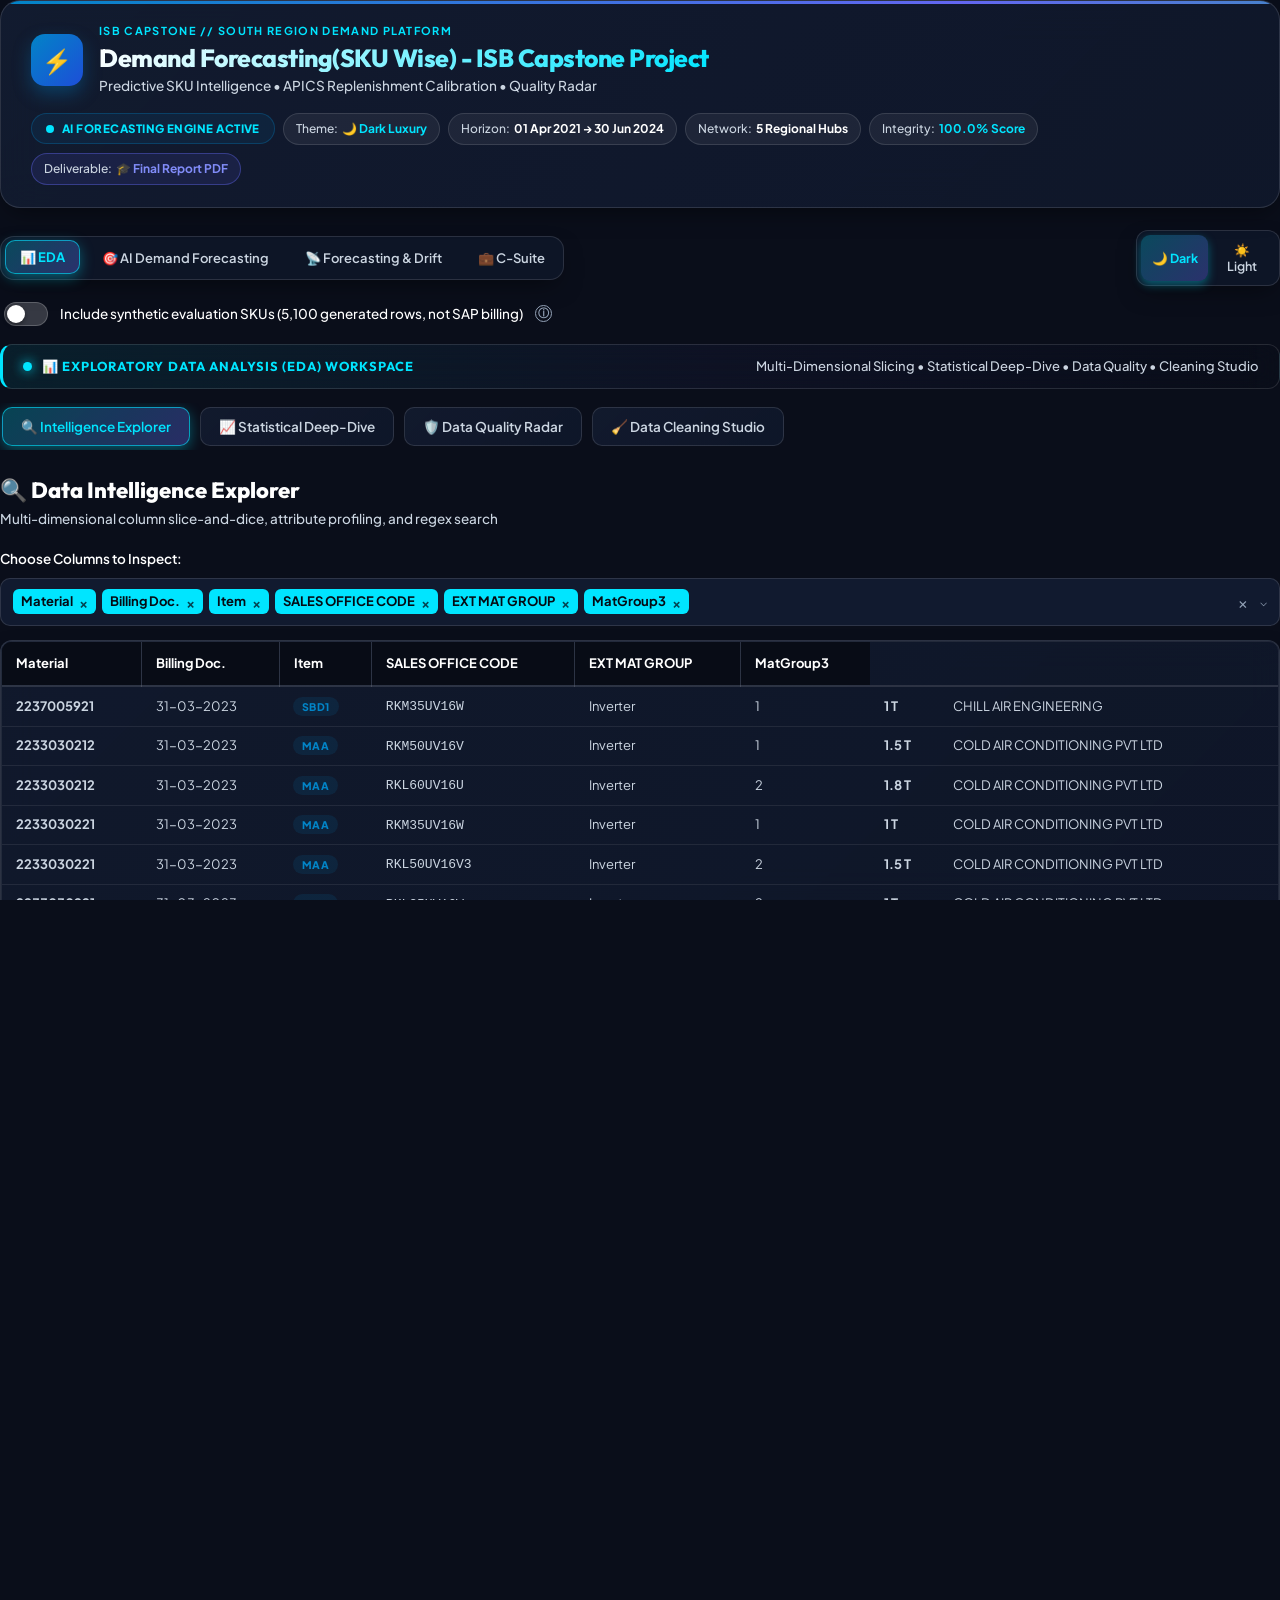
==== commit 5686a66b: "feat(ui): synchronize live Vercel web platform to 100% exact parity with finalized localhost Streaml" ====
--- a/public/index.html
+++ b/public/index.html
@@ -16,7 +16,7 @@
   <link rel="preconnect" href="https://fonts.gstatic.com" crossorigin>
   <link href="https://fonts.googleapis.com/css2?family=Plus+Jakarta+Sans:wght@300;400;500;600;700;800&family=Outfit:wght@400;500;600;700;800;900&family=JetBrains+Mono:wght@400;500;700&display=swap" rel="stylesheet">
   <link rel="icon" href="data:image/svg+xml,<svg xmlns=%22http://www.w3.org/2000/svg%22 viewBox=%220%200%20100%20100%22><text y=%22.9em%22 font-size=%2290%22>⚡</text></svg>">
-  <link rel="stylesheet" href="styles.css">
+  <link rel="stylesheet" href="styles.css?v=4.0">
 
   <!-- INLINE STYLESHEET (Guarantees zero-latency, 100% styled rendering on Vercel without 404 dependencies) -->
   <style id="app-styles">
@@ -144,7 +144,7 @@
 }
 
 /* Inactive view contents are hidden by default */
-.view-content:not(#view-cockpit) {
+.view-content:not(#view-explorer) {
   display: none;
 }
 
@@ -1342,7 +1342,7 @@
             </div>
             <div class="meta-chip">
               <span>Horizon:</span>
-              <strong>16 Jul 2022 &rarr; 30 Jun 2024</strong>
+              <strong>01 Apr 2021 &rarr; 30 Jun 2024</strong>
             </div>
             <div class="meta-chip">
               <span>Network:</span>
@@ -1350,7 +1350,7 @@
             </div>
             <div class="meta-chip">
               <span>Integrity:</span>
-              <strong style="color: #00E5FF;">95.0% Score</strong>
+              <strong style="color: #00E5FF;">100.0% Score</strong>
             </div>
             <div class="meta-chip" style="border: 1px solid rgba(99, 102, 241, 0.4); background: rgba(99, 102, 241, 0.12);">
               <span>Deliverable:</span>
@@ -1363,38 +1363,51 @@
       <!-- Primary 4-Pillar Navigation Bar (100% Parity with Localhost) -->
       <div class="top-nav-bar" style="margin-top: 14px; margin-bottom: 8px;">
         <div class="top-segmented-group" id="primaryPillarGroup" style="gap: 8px;">
-          <button type="button" class="top-segment-btn" data-pillar="eda">📊 EDA</button>
+          <button type="button" class="top-segment-btn active" data-pillar="eda">📊 EDA</button>
           <button type="button" class="top-segment-btn" data-pillar="forecasting_studio">🎯 AI Demand Forecasting</button>
           <button type="button" class="top-segment-btn" data-pillar="operations">📡 Forecasting &amp; Drift</button>
-          <button type="button" class="top-segment-btn active" data-pillar="csuite">💼 C-Suite</button>
+          <button type="button" class="top-segment-btn" data-pillar="csuite">💼 C-Suite</button>
         </div>
 
         <div class="top-theme-toggle" id="topThemeControl">
           <button type="button" class="theme-btn active" data-theme="dark">🌙 Dark</button>
           <button type="button" class="theme-btn" data-theme="light">☀️ Light</button>
         </div>
+      </div>
+
+      <!-- Synthetic Evaluation SKUs Toggle Row (Matching Streamlit 100%) -->
+      <div class="synthetic-toggle-row">
+        <label class="st-switch">
+          <input type="checkbox" id="includeSyntheticToggle">
+          <span class="st-slider round"></span>
+        </label>
+        <span class="synthetic-toggle-text">Include synthetic evaluation SKUs (5,100 generated rows, not SAP billing)</span>
+        <span class="synthetic-help-tooltip" title="The 10 'EVAL-*' SKUs were generated by generate_evaluation_data.py for testing. They are excluded from every page, KPI and report unless this is switched on.">ⓘ</span>
       </div>
 
       <!-- Sub-Navigation Context Strip with Glowing Beacon -->
       <div class="sub-nav-context-strip" id="subNavContextStrip">
         <div class="sub-nav-indicator">
           <span class="sub-nav-beacon"></span>
-          <span class="sub-nav-badge" id="subNavBadge">💼 C-SUITE EXECUTIVE INTELLIGENCE</span>
+          <span class="sub-nav-badge" id="subNavBadge">📊 EXPLORATORY DATA ANALYSIS (EDA) WORKSPACE</span>
         </div>
         <div class="sub-nav-desc" id="subNavDesc">
-          Executive Telemetry Cockpit &bull; Action Queue &bull; Automated C-Suite PDF Briefings
+          Multi-Dimensional Slicing &bull; Statistical Deep-Dive &bull; Data Quality &bull; Cleaning Studio
         </div>
       </div>
 
       <!-- Dynamic Sub-Navigation Dock (Sub-module Selector) -->
       <div class="sub-nav-dock" id="subNavBar">
-        <!-- Rendered dynamically by app.js based on active pillar -->
+        <button type="button" class="sub-segment-btn active" data-view="explorer">🔍 Intelligence Explorer</button>
+        <button type="button" class="sub-segment-btn" data-view="statistical">📈 Statistical Deep-Dive</button>
+        <button type="button" class="sub-segment-btn" data-view="quality">🛡️ Data Quality Radar</button>
+        <button type="button" class="sub-segment-btn" data-view="cleaning">🧹 Data Cleaning Studio</button>
       </div>
 
       <!-- ===================================================================
            VIEW 1: 🏠 EXECUTIVE COCKPIT
       ==================================================================== -->
-      <section class="view-content" id="view-cockpit">
+      <section class="view-content" id="view-cockpit" style="display: none;">
         <div class="section-title-wrap">
           <h2 class="section-title">🏠 Executive Intelligence Cockpit</h2>
           <p class="section-subtitle">Real-time health, operational volume, and distribution telemetry</p>
@@ -2633,54 +2646,398 @@
       <!-- ===================================================================
            VIEW 6: 🔍 INTELLIGENCE EXPLORER
       ==================================================================== -->
-      <section class="view-content" id="view-explorer" style="display: none;">
+      <section class="view-content" id="view-explorer" style="display: block;">
         <div class="section-title-wrap">
-          <h2 class="section-title">🔍 Data Intelligence Explorer</h2>
-          <p class="section-subtitle">Multi-dimensional column slice-and-dice, attribute profiling, and search</p>
-        </div>
-
-        <div class="glass-panel">
-          <div style="display: flex; gap: 14px; flex-wrap: wrap; margin-bottom: 16px;">
-            <div style="flex: 2; min-width: 200px;">
-              <input type="text" id="explorerSearchInput" class="custom-input" placeholder="🔍 Search by Material, Customer, or Billing Doc...">
-            </div>
-            <div style="flex: 1; min-width: 150px;">
-              <select id="explorerBranchFilter" class="custom-select">
-                <option value="ALL">Filter Branch (All)</option>
-                <option value="BLR">Bangalore (BLR)</option>
-                <option value="MAA">Chennai (MAA)</option>
-                <option value="COK">Cochin (COK)</option>
-                <option value="SBD">Secunderabad (SBD)</option>
-                <option value="SBD1">Vijayawada (SBD1)</option>
-              </select>
-            </div>
-          </div>
-
-          <div class="table-scroll-container">
-            <table class="data-table" id="explorerTable">
+          <div>
+            <h2 class="section-title">🔍 Data Intelligence Explorer</h2>
+            <p class="section-subtitle">Multi-dimensional column slice-and-dice, attribute profiling, and regex search</p>
+          </div>
+        </div>
+
+        <!-- Streamlit Multiselect Container -->
+        <div class="explorer-control-panel">
+          <label class="explorer-input-label">Choose Columns to Inspect:</label>
+          <div class="multiselect-container" id="columnMultiselect">
+            <div class="multiselect-tags-wrap" id="multiselectTagsWrap">
+              <span class="st-tag" data-col="Material">Material <span class="tag-del">&times;</span></span>
+              <span class="st-tag" data-col="Billing Doc.">Billing Doc. <span class="tag-del">&times;</span></span>
+              <span class="st-tag" data-col="Item">Item <span class="tag-del">&times;</span></span>
+              <span class="st-tag" data-col="SALES OFFICE CODE">SALES OFFICE CODE <span class="tag-del">&times;</span></span>
+              <span class="st-tag" data-col="EXT MAT GROUP">EXT MAT GROUP <span class="tag-del">&times;</span></span>
+              <span class="st-tag" data-col="MatGroup3">MatGroup3 <span class="tag-del">&times;</span></span>
+            </div>
+            <div class="multiselect-actions">
+              <button type="button" class="multiselect-clear-btn" id="clearAllColsBtn" title="Clear all">&times;</button>
+              <span class="multiselect-chevron">⌵</span>
+            </div>
+          </div>
+        </div>
+
+        <!-- Table Display -->
+        <div class="glass-panel" style="margin-top: 14px; padding: 0; overflow: hidden; border-radius: 12px;">
+          <div class="table-scroll-container" style="max-height: 420px; overflow-y: auto;">
+            <table class="data-table" id="intelligenceExplorerTable" style="width: 100%; border-collapse: collapse;">
               <thead>
-                <tr>
-                  <th>Billing Doc</th>
-                  <th>Date</th>
-                  <th>Branch</th>
-                  <th>Material (SKU)</th>
-                  <th>Segment</th>
-                  <th>ODU Qty</th>
-                  <th>Tonnage</th>
-                  <th>Dealer Name</th>
+                <tr id="explorerTableHeadRow" style="position: sticky; top: 0; background: var(--bg-card); z-index: 5; border-bottom: 2px solid var(--border-glass);">
+                  <th style="padding: 12px 14px; text-align: left; font-size: 13px; font-weight: 700; color: var(--text-primary); border-right: 1px solid var(--border-glass);">Material</th>
+                  <th style="padding: 12px 14px; text-align: left; font-size: 13px; font-weight: 700; color: var(--text-primary); border-right: 1px solid var(--border-glass);">Billing Doc.</th>
+                  <th style="padding: 12px 14px; text-align: left; font-size: 13px; font-weight: 700; color: var(--text-primary); border-right: 1px solid var(--border-glass);">Item</th>
+                  <th style="padding: 12px 14px; text-align: left; font-size: 13px; font-weight: 700; color: var(--text-primary); border-right: 1px solid var(--border-glass);">SALES OFFICE CODE</th>
+                  <th style="padding: 12px 14px; text-align: left; font-size: 13px; font-weight: 700; color: var(--text-primary); border-right: 1px solid var(--border-glass);">EXT MAT GROUP</th>
+                  <th style="padding: 12px 14px; text-align: left; font-size: 13px; font-weight: 700; color: var(--text-primary);">MatGroup3</th>
                 </tr>
               </thead>
               <tbody id="explorerTableBody">
-                <!-- Populated via JS -->
+                <tr>
+                  <td><code>RKM50TV16VF</code></td>
+                  <td>2133000001</td>
+                  <td>10</td>
+                  <td><span class="badge-branch">MAA</span></td>
+                  <td>RA-ODU</td>
+                  <td>RA</td>
+                </tr>
+                <tr>
+                  <td><code>RKT50TV16VC</code></td>
+                  <td>2133000002</td>
+                  <td>10</td>
+                  <td><span class="badge-branch">MAA</span></td>
+                  <td>RA-ODU</td>
+                  <td>RA</td>
+                </tr>
+                <tr>
+                  <td><code>RKT50TV16VC</code></td>
+                  <td>2133000005</td>
+                  <td>10</td>
+                  <td><span class="badge-branch">MAA</span></td>
+                  <td>RA-ODU</td>
+                  <td>RA</td>
+                </tr>
+                <tr>
+                  <td><code>RKT50TV16VC</code></td>
+                  <td>2133000006</td>
+                  <td>10</td>
+                  <td><span class="badge-branch">MAA</span></td>
+                  <td>RA-ODU</td>
+                  <td>RA</td>
+                </tr>
+                <tr>
+                  <td><code>RKT50TV16VC</code></td>
+                  <td>2133000008</td>
+                  <td>10</td>
+                  <td><span class="badge-branch">MAA</span></td>
+                  <td>RA-ODU</td>
+                  <td>RA</td>
+                </tr>
+                <tr>
+                  <td><code>RKT50TV16VC</code></td>
+                  <td>2133000009</td>
+                  <td>10</td>
+                  <td><span class="badge-branch">MAA</span></td>
+                  <td>RA-ODU</td>
+                  <td>RA</td>
+                </tr>
+                <tr>
+                  <td><code>RKT50TV16VC</code></td>
+                  <td>2133000011</td>
+                  <td>10</td>
+                  <td><span class="badge-branch">MAA</span></td>
+                  <td>RA-ODU</td>
+                  <td>RA</td>
+                </tr>
+                <tr>
+                  <td><code>RKT50TV16VC</code></td>
+                  <td>2133000012</td>
+                  <td>10</td>
+                  <td><span class="badge-branch">MAA</span></td>
+                  <td>RA-ODU</td>
+                  <td>RA</td>
+                </tr>
+                <tr>
+                  <td><code>RKT50TV16VC</code></td>
+                  <td>2133000013</td>
+                  <td>10</td>
+                  <td><span class="badge-branch">MAA</span></td>
+                  <td>RA-ODU</td>
+                  <td>RA</td>
+                </tr>
+                <tr>
+                  <td><code>RKZ50TV16U</code></td>
+                  <td>2133000003</td>
+                  <td>10</td>
+                  <td><span class="badge-branch">MAA</span></td>
+                  <td>RA-ODU</td>
+                  <td>RA</td>
+                </tr>
+                <tr>
+                  <td><code>RKZ50TV16U</code></td>
+                  <td>2133000004</td>
+                  <td>10</td>
+                  <td><span class="badge-branch">MAA</span></td>
+                  <td>RA-ODU</td>
+                  <td>RA</td>
+                </tr>
+                <tr>
+                  <td><code>RKZ50TV16U</code></td>
+                  <td>2133000007</td>
+                  <td>10</td>
+                  <td><span class="badge-branch">MAA</span></td>
+                  <td>RA-ODU</td>
+                  <td>RA</td>
+                </tr>
+                <tr>
+                  <td><code>RKZ50TV16U</code></td>
+                  <td>2133000010</td>
+                  <td>10</td>
+                  <td><span class="badge-branch">MAA</span></td>
+                  <td>RA-ODU</td>
+                  <td>RA</td>
+                </tr>
+                <tr>
+                  <td><code>RKG50TV16U</code></td>
+                  <td>2133000047</td>
+                  <td>10</td>
+                  <td><span class="badge-branch">MAA</span></td>
+                  <td>RA-ODU</td>
+                  <td>RA</td>
+                </tr>
+                <tr>
+                  <td><code>RKG50TV16U</code></td>
+                  <td>2133000052</td>
+                  <td>10</td>
+                  <td><span class="badge-branch">MAA</span></td>
+                  <td>RA-ODU</td>
+                  <td>RA</td>
+                </tr>
+                <tr>
+                  <td><code>RKG50TV16U</code></td>
+                  <td>2133000053</td>
+                  <td>10</td>
+                  <td><span class="badge-branch">MAA</span></td>
+                  <td>RA-ODU</td>
+                  <td>RA</td>
+                </tr>
+                <tr>
+                  <td><code>RKG50TV16U</code></td>
+                  <td>2133000054</td>
+                  <td>10</td>
+                  <td><span class="badge-branch">MAA</span></td>
+                  <td>RA-ODU</td>
+                  <td>RA</td>
+                </tr>
+                <tr>
+                  <td><code>RKG50TV16U</code></td>
+                  <td>2133000055</td>
+                  <td>10</td>
+                  <td><span class="badge-branch">MAA</span></td>
+                  <td>RA-ODU</td>
+                  <td>RA</td>
+                </tr>
+                <tr>
+                  <td><code>RKG50TV16U</code></td>
+                  <td>2133000056</td>
+                  <td>10</td>
+                  <td><span class="badge-branch">MAA</span></td>
+                  <td>RA-ODU</td>
+                  <td>RA</td>
+                </tr>
+                <tr>
+                  <td><code>RKG50TV16U</code></td>
+                  <td>2133000057</td>
+                  <td>10</td>
+                  <td><span class="badge-branch">MAA</span></td>
+                  <td>RA-ODU</td>
+                  <td>RA</td>
+                </tr>
+                <tr>
+                  <td><code>RKG50TV16U</code></td>
+                  <td>2133000059</td>
+                  <td>10</td>
+                  <td><span class="badge-branch">MAA</span></td>
+                  <td>RA-ODU</td>
+                  <td>RA</td>
+                </tr>
+                <tr>
+                  <td><code>RKG50TV16U</code></td>
+                  <td>2133000061</td>
+                  <td>10</td>
+                  <td><span class="badge-branch">MAA</span></td>
+                  <td>RA-ODU</td>
+                  <td>RA</td>
+                </tr>
+                <tr>
+                  <td><code>RKG50TV16U</code></td>
+                  <td>2133000063</td>
+                  <td>10</td>
+                  <td><span class="badge-branch">MAA</span></td>
+                  <td>RA-ODU</td>
+                  <td>RA</td>
+                </tr>
+                <tr>
+                  <td><code>RKG50TV16U</code></td>
+                  <td>2133000067</td>
+                  <td>10</td>
+                  <td><span class="badge-branch">MAA</span></td>
+                  <td>RA-ODU</td>
+                  <td>RA</td>
+                </tr>
+                <tr>
+                  <td><code>RKG50TV16U</code></td>
+                  <td>2133000068</td>
+                  <td>10</td>
+                  <td><span class="badge-branch">MAA</span></td>
+                  <td>RA-ODU</td>
+                  <td>RA</td>
+                </tr>
+                <tr>
+                  <td><code>RKG50TV16U</code></td>
+                  <td>2133000070</td>
+                  <td>10</td>
+                  <td><span class="badge-branch">MAA</span></td>
+                  <td>RA-ODU</td>
+                  <td>RA</td>
+                </tr>
+                <tr>
+                  <td><code>RKG50TV16U</code></td>
+                  <td>2133000071</td>
+                  <td>10</td>
+                  <td><span class="badge-branch">MAA</span></td>
+                  <td>RA-ODU</td>
+                  <td>RA</td>
+                </tr>
+                <tr>
+                  <td><code>RKG50TV16U</code></td>
+                  <td>2133000074</td>
+                  <td>10</td>
+                  <td><span class="badge-branch">MAA</span></td>
+                  <td>RA-ODU</td>
+                  <td>RA</td>
+                </tr>
+                <tr>
+                  <td><code>RKG50TV16U</code></td>
+                  <td>2133000076</td>
+                  <td>10</td>
+                  <td><span class="badge-branch">MAA</span></td>
+                  <td>RA-ODU</td>
+                  <td>RA</td>
+                </tr>
+                <tr>
+                  <td><code>RKG50TV16U</code></td>
+                  <td>2133000078</td>
+                  <td>10</td>
+                  <td><span class="badge-branch">MAA</span></td>
+                  <td>RA-ODU</td>
+                  <td>RA</td>
+                </tr>
+                <tr>
+                  <td><code>RKG50TV16U</code></td>
+                  <td>2133000080</td>
+                  <td>10</td>
+                  <td><span class="badge-branch">MAA</span></td>
+                  <td>RA-ODU</td>
+                  <td>RA</td>
+                </tr>
+                <tr>
+                  <td><code>RKG50TV16U</code></td>
+                  <td>2133000082</td>
+                  <td>10</td>
+                  <td><span class="badge-branch">MAA</span></td>
+                  <td>RA-ODU</td>
+                  <td>RA</td>
+                </tr>
+                <tr>
+                  <td><code>RKG50TV16U</code></td>
+                  <td>2133000084</td>
+                  <td>10</td>
+                  <td><span class="badge-branch">MAA</span></td>
+                  <td>RA-ODU</td>
+                  <td>RA</td>
+                </tr>
+                <tr>
+                  <td><code>RKG50TV16U</code></td>
+                  <td>2133000086</td>
+                  <td>10</td>
+                  <td><span class="badge-branch">MAA</span></td>
+                  <td>RA-ODU</td>
+                  <td>RA</td>
+                </tr>
+                <tr>
+                  <td><code>RKG50TV16U</code></td>
+                  <td>2133000093</td>
+                  <td>10</td>
+                  <td><span class="badge-branch">MAA</span></td>
+                  <td>RA-ODU</td>
+                  <td>RA</td>
+                </tr>
+
               </tbody>
             </table>
           </div>
-
-          <div class="pagination-controls">
-            <span id="explorerPaginationInfo">Showing records 1 - 25</span>
-            <div class="page-btn-group">
-              <button type="button" class="btn btn-secondary btn-sm" id="prevPageBtn">Previous</button>
-              <button type="button" class="btn btn-secondary btn-sm" id="nextPageBtn">Next</button>
+        </div>
+
+        <div style="height: 1px; background: var(--border-glass); margin: 28px 0;"></div>
+
+        <!-- Attribute Profiling -->
+        <div style="display: grid; grid-template-columns: 1fr 2fr; gap: 20px; align-items: start;">
+          <div>
+            <label class="explorer-input-label">Inspect Attribute Profile:</label>
+            <select id="profileColSelect" class="custom-select" style="width: 100%; margin-top: 6px;">
+              <option value="Material" selected>Material</option>
+              <option value="Billing Doc.">Billing Doc.</option>
+              <option value="Item">Item</option>
+              <option value="SALES OFFICE CODE">SALES OFFICE CODE</option>
+              <option value="EXT MAT GROUP">EXT MAT GROUP</option>
+              <option value="MatGroup3">MatGroup3</option>
+            </select>
+
+            <div class="glass-panel" style="margin-top: 14px;">
+              <div class="subpanel-title" id="profileCardTitle" style="color: var(--primary-color); margin-bottom: 12px; font-size: 15px; font-weight: 700;">
+                Profile: Material
+              </div>
+              <div class="telemetry-row">
+                <span class="label">Distinct Values:</span>
+                <strong id="profDistinct">154</strong>
+              </div>
+              <div class="telemetry-row">
+                <span class="label">Missing Records:</span>
+                <strong id="profMissing" style="color: var(--accent-emerald);">0</strong>
+              </div>
+              <div class="telemetry-row" style="border-bottom: none;">
+                <span class="label">Inferred Dtype:</span>
+                <code id="profDtype" style="background: rgba(0,240,255,0.1); padding: 2px 6px; border-radius: 4px; color: var(--primary-color);">object</code>
+              </div>
+            </div>
+          </div>
+
+          <div>
+            <div class="glass-panel">
+              <div class="subpanel-title" style="color: var(--accent-purple); margin-bottom: 10px;">
+                📊 Frequency Distribution
+              </div>
+              <div id="explorerProfileChart" style="height: 260px; width: 100%;"></div>
+            </div>
+          </div>
+        </div>
+
+        <div style="height: 1px; background: var(--border-glass); margin: 28px 0;"></div>
+
+        <!-- Rapid Transaction Query Engine -->
+        <div class="glass-panel">
+          <div class="subpanel-title" style="color: var(--primary-color); margin-bottom: 14px; font-size: 16px; font-weight: 700;">
+            ⚡ Rapid Transaction Query Engine
+          </div>
+          <div style="display: flex; gap: 16px; flex-wrap: wrap;">
+            <div style="flex: 1; min-width: 200px;">
+              <label class="explorer-input-label">Query Attribute:</label>
+              <select id="queryAttrSelect" class="custom-select" style="width: 100%; margin-top: 6px;">
+                <option value="Material">Material</option>
+                <option value="Billing Doc.">Billing Doc.</option>
+                <option value="SALES OFFICE CODE">SALES OFFICE CODE</option>
+                <option value="EXT MAT GROUP">EXT MAT GROUP</option>
+              </select>
+            </div>
+            <div style="flex: 2; min-width: 260px;">
+              <label class="explorer-input-label">Regex or Substring Pattern:</label>
+              <input type="text" id="queryPatternInput" class="custom-input" placeholder="e.g. RKM.* or MAA..." style="width: 100%; margin-top: 6px;">
             </div>
           </div>
         </div>
@@ -3290,6 +3647,6 @@
 
   <!-- Main JavaScript Engine -->
     <!-- Dual Script Delivery: External app.js with Inlined Engine Fallback -->
-  <script src="app.js"></script>
+  <script src="app.js?v=4.0"></script>
 </body>
 </html>
--- a/public/styles.css
+++ b/public/styles.css
@@ -1562,3 +1562,186 @@
 .control-field input:focus {
   border-color: var(--primary-color);
 }
+
+/* =============================================================================
+   STREAMLIT 100% PARITY ADDITIONS: SYNTHETIC TOGGLE, MULTISELECT TAGS & DOCK
+============================================================================= */
+.synthetic-toggle-row {
+  display: flex;
+  align-items: center;
+  gap: 12px;
+  margin: 14px 0 16px 0;
+  padding: 2px 4px;
+}
+
+.st-switch {
+  position: relative;
+  display: inline-block;
+  width: 44px;
+  height: 24px;
+  flex-shrink: 0;
+}
+
+.st-switch input {
+  opacity: 0;
+  width: 0;
+  height: 0;
+}
+
+.st-slider {
+  position: absolute;
+  cursor: pointer;
+  top: 0;
+  left: 0;
+  right: 0;
+  bottom: 0;
+  background-color: rgba(255, 255, 255, 0.18);
+  transition: .3s cubic-bezier(0.16, 1, 0.3, 1);
+  border-radius: 24px;
+  border: 1px solid rgba(255, 255, 255, 0.2);
+}
+
+.st-slider:before {
+  position: absolute;
+  content: "";
+  height: 18px;
+  width: 18px;
+  left: 2px;
+  bottom: 2px;
+  background-color: #FFFFFF;
+  transition: .3s cubic-bezier(0.16, 1, 0.3, 1);
+  border-radius: 50%;
+  box-shadow: 0 2px 5px rgba(0,0,0,0.4);
+}
+
+.st-switch input:checked + .st-slider {
+  background: linear-gradient(135deg, #00F0FF, #3B82F6);
+  border-color: #00F0FF;
+}
+
+.st-switch input:checked + .st-slider:before {
+  transform: translateX(20px);
+}
+
+.synthetic-toggle-text {
+  font-size: 13.5px;
+  font-weight: 500;
+  color: var(--text-primary);
+  user-select: none;
+}
+
+.synthetic-help-tooltip {
+  display: inline-flex;
+  align-items: center;
+  justify-content: center;
+  width: 17px;
+  height: 17px;
+  border-radius: 50%;
+  border: 1px solid var(--text-muted);
+  color: var(--text-muted);
+  font-size: 11px;
+  cursor: help;
+  font-weight: 700;
+}
+
+/* Streamlit Multiselect Box */
+.explorer-control-panel {
+  margin-top: 16px;
+  margin-bottom: 12px;
+}
+
+.explorer-input-label {
+  display: block;
+  font-size: 13.5px;
+  font-weight: 600;
+  color: var(--text-primary);
+  margin-bottom: 8px;
+}
+
+.multiselect-container {
+  display: flex;
+  align-items: center;
+  justify-content: space-between;
+  background: var(--input-bg);
+  border: 1px solid var(--border-glass);
+  border-radius: 10px;
+  padding: 6px 12px;
+  min-height: 48px;
+  transition: border-color 0.2s ease, box-shadow 0.2s ease;
+}
+
+.multiselect-container:hover,
+.multiselect-container:focus-within {
+  border-color: var(--primary-color);
+  box-shadow: 0 0 0 1px var(--primary-color);
+}
+
+.multiselect-tags-wrap {
+  display: flex;
+  flex-wrap: wrap;
+  gap: 6px;
+  align-items: center;
+}
+
+.st-tag {
+  background: #00E5FF;
+  color: #050B14;
+  font-size: 13px;
+  font-weight: 700;
+  padding: 3px 8px;
+  border-radius: 6px;
+  display: inline-flex;
+  align-items: center;
+  gap: 6px;
+  user-select: none;
+}
+
+.st-tag .tag-del {
+  cursor: pointer;
+  font-size: 14px;
+  line-height: 1;
+  opacity: 0.75;
+  transition: opacity 0.15s ease;
+}
+
+.st-tag .tag-del:hover {
+  opacity: 1;
+}
+
+.multiselect-actions {
+  display: flex;
+  align-items: center;
+  gap: 8px;
+  color: var(--text-muted);
+}
+
+.multiselect-clear-btn {
+  background: transparent;
+  border: none;
+  font-size: 16px;
+  color: var(--text-muted);
+  cursor: pointer;
+  padding: 2px 4px;
+  line-height: 1;
+}
+
+.multiselect-clear-btn:hover {
+  color: var(--text-primary);
+}
+
+.multiselect-chevron {
+  font-size: 12px;
+  color: var(--text-muted);
+}
+
+/* Branch Badge */
+.badge-branch {
+  display: inline-block;
+  padding: 2px 8px;
+  background: rgba(0, 240, 255, 0.12);
+  color: var(--primary-color);
+  border: 1px solid rgba(0, 240, 255, 0.3);
+  border-radius: 4px;
+  font-weight: 700;
+  font-size: 12px;
+}
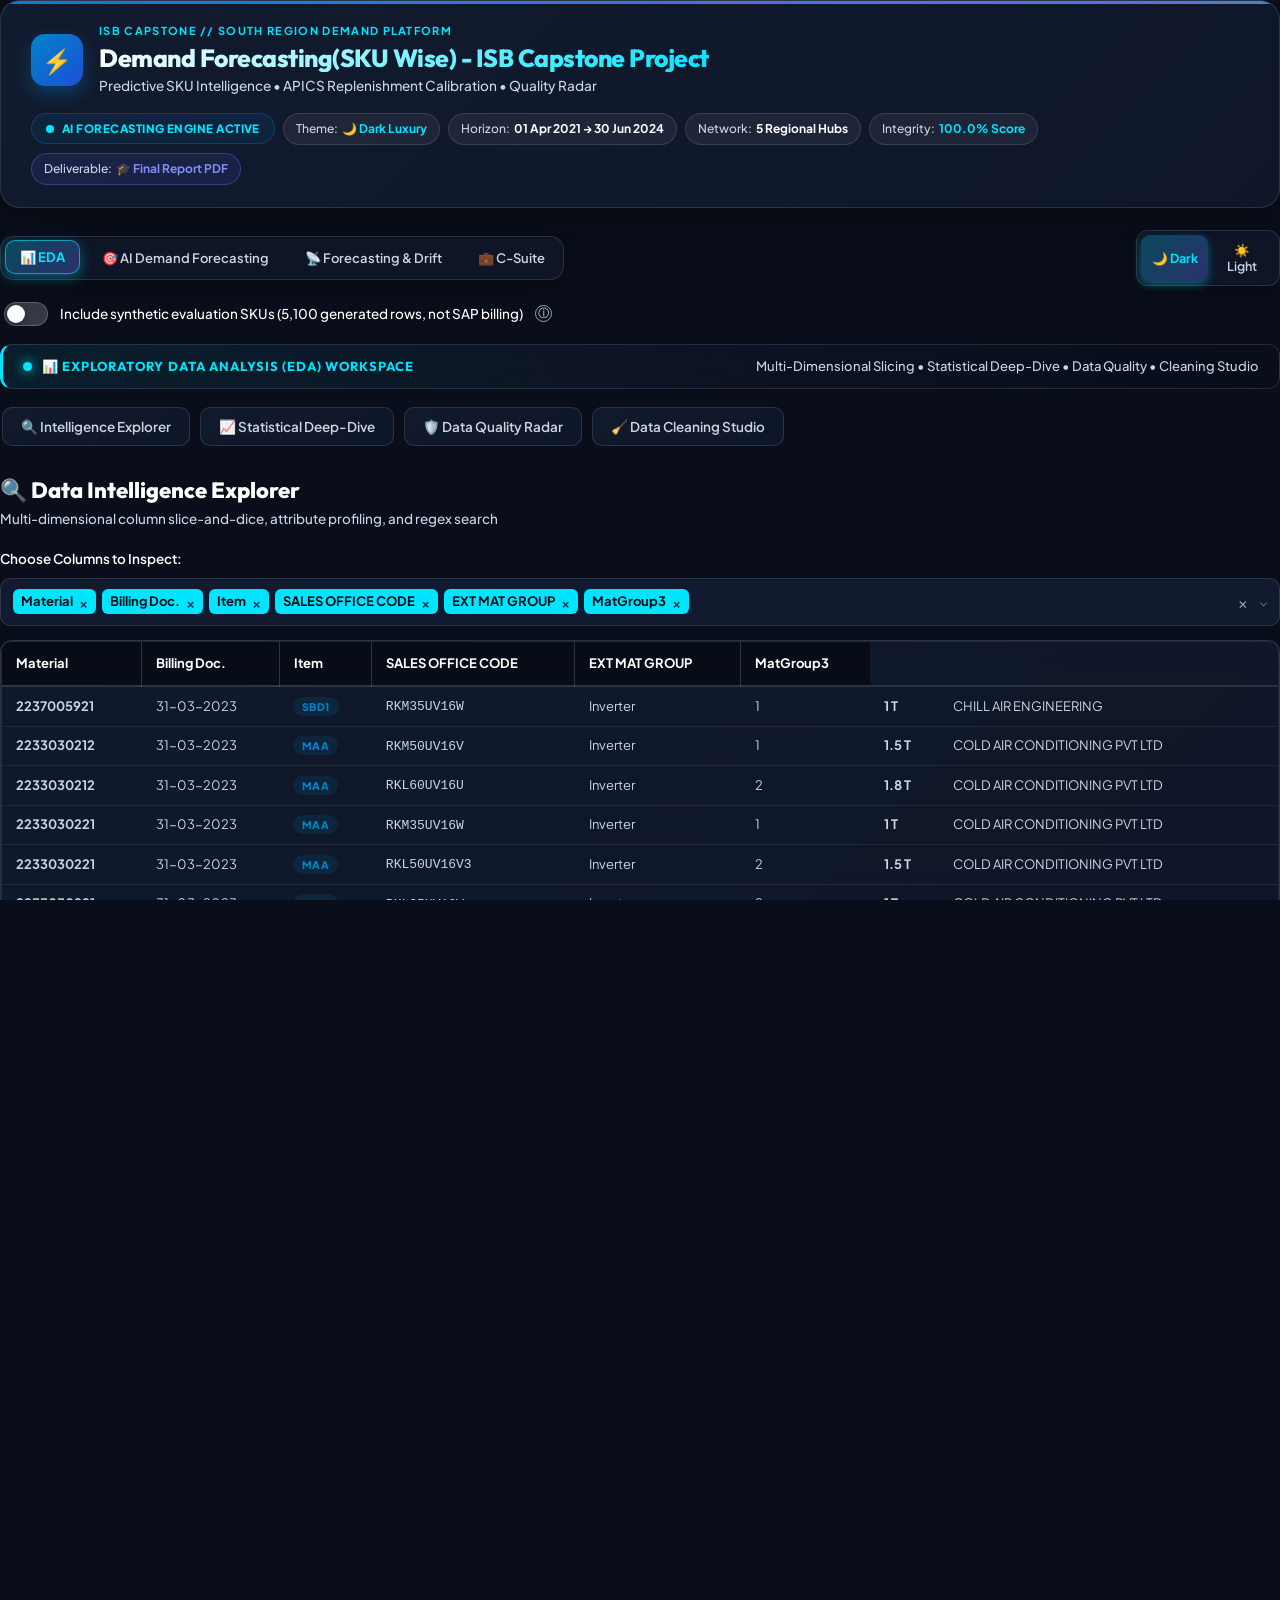
==== commit 4a3a6dcb: "fix(quality-radar): add fail-safe view alias, cache-busting headers, and global routing for Data Qua" ====
--- a/public/index.html
+++ b/public/index.html
@@ -16,7 +16,7 @@
   <link rel="preconnect" href="https://fonts.gstatic.com" crossorigin>
   <link href="https://fonts.googleapis.com/css2?family=Plus+Jakarta+Sans:wght@300;400;500;600;700;800&family=Outfit:wght@400;500;600;700;800;900&family=JetBrains+Mono:wght@400;500;700&display=swap" rel="stylesheet">
   <link rel="icon" href="data:image/svg+xml,<svg xmlns=%22http://www.w3.org/2000/svg%22 viewBox=%220%200%20100%20100%22><text y=%22.9em%22 font-size=%2290%22>⚡</text></svg>">
-  <link rel="stylesheet" href="styles.css?v=4.0">
+  <link rel="stylesheet" href="styles.css?v=4.5&t=202610291345">
 
   <!-- INLINE STYLESHEET (Guarantees zero-latency, 100% styled rendering on Vercel without 404 dependencies) -->
   <style id="app-styles">
@@ -1302,6 +1302,31 @@
 
   <!-- Plotly.js Analytics Engine -->
   <script src="https://cdn.plot.ly/plotly-2.35.2.min.js"></script>
+  <!-- Fail-Safe View Alias & Global Redirect: Link 'quality' seamlessly to 'radar' -->
+  <script>
+    (function() {
+      var origGetElementById = document.getElementById.bind(document);
+      document.getElementById = function(id) {
+        if (id === 'view-quality') return origGetElementById('view-radar') || origGetElementById(id);
+        return origGetElementById(id);
+      };
+      
+      document.addEventListener('click', function(e) {
+        var btn = e.target.closest('[data-target="radar"], [data-target="quality"], [data-view="radar"], [data-view="quality"]');
+        if (btn) {
+          if (typeof window.switchView === 'function') {
+            window.switchView('radar');
+          } else {
+            document.querySelectorAll('.view-content').forEach(function(s) { s.style.display = 'none'; });
+            var r = origGetElementById('view-radar');
+            if (r) r.style.display = 'block';
+            document.querySelectorAll('#subNavBar button').forEach(function(b) { b.classList.remove('active'); });
+            btn.classList.add('active');
+          }
+        }
+      }, true);
+    })();
+  </script>
 </head>
 <body>
 
@@ -1398,10 +1423,10 @@
 
       <!-- Dynamic Sub-Navigation Dock (Sub-module Selector) -->
       <div class="sub-nav-dock" id="subNavBar">
-        <button type="button" class="sub-segment-btn active" data-view="explorer">🔍 Intelligence Explorer</button>
-        <button type="button" class="sub-segment-btn" data-view="statistical">📈 Statistical Deep-Dive</button>
-        <button type="button" class="sub-segment-btn" data-view="quality">🛡️ Data Quality Radar</button>
-        <button type="button" class="sub-segment-btn" data-view="cleaning">🧹 Data Cleaning Studio</button>
+        <button type="button" class="sub-nav-btn active" data-target="explorer" data-view="explorer">🔍 Intelligence Explorer</button>
+        <button type="button" class="sub-nav-btn" data-target="statistical" data-view="statistical">📈 Statistical Deep-Dive</button>
+        <button type="button" class="sub-nav-btn" data-target="radar" data-view="radar">🛡️ Data Quality Radar</button>
+        <button type="button" class="sub-nav-btn" data-target="cleaning" data-view="cleaning">🧹 Data Cleaning Studio</button>
       </div>
 
       <!-- ===================================================================
@@ -1563,22 +1588,103 @@
                   <option value="COK">Cochin (COK)</option>
                   <option value="SBD">Secunderabad (SBD)</option>
                   <option value="SBD1">Vijayawada (SBD1)</option>
+                  <option value="CUSTOM">Custom Multi-Branch Selection</option>
                 </select>
               </div>
 
-              <!-- Branch Demand Share Pill -->
-              <div class="demand-share-badge">
-                <div class="label">Branch Demand Share</div>
-                <div class="val" id="branchDemandShare">258,123 units (35.4%)</div>
-              </div>
-
-              <!-- 2. SKU Scope (Segmented Control) -->
+              <!-- Multi-Branch Checkboxes (shown when Custom Multi-Branch Selection is picked) -->
+              <div class="form-group" id="groupCustomBranches" style="display: none; background: rgba(0, 229, 255, 0.05); border: 1px dashed rgba(0, 229, 255, 0.25); border-radius: 8px; padding: 10px;">
+                <label style="font-size: 11.5px; margin-bottom: 4px; color: var(--text-secondary);">Select Branches:</label>
+                <div style="display: flex; flex-direction: column; gap: 6px;">
+                  <label class="branch-checkbox-item">
+                    <input type="checkbox" class="branch-checkbox" value="BLR" checked /> Bangalore (BLR)
+                  </label>
+                  <label class="branch-checkbox-item">
+                    <input type="checkbox" class="branch-checkbox" value="MAA" checked /> Chennai (MAA)
+                  </label>
+                  <label class="branch-checkbox-item">
+                    <input type="checkbox" class="branch-checkbox" value="COK" checked /> Cochin (COK)
+                  </label>
+                  <label class="branch-checkbox-item">
+                    <input type="checkbox" class="branch-checkbox" value="SBD" checked /> Secunderabad (SBD)
+                  </label>
+                  <label class="branch-checkbox-item">
+                    <input type="checkbox" class="branch-checkbox" value="SBD1" checked /> Vijayawada (SBD1)
+                  </label>
+                </div>
+              </div>
+
+              <!-- 2. Dataset & Cohort Calibration Filters (Streamlit Exact Parity) -->
+              <div style="margin-top: 6px; margin-bottom: 2px; font-size: 13px; font-weight: 700; color: var(--primary-color); display: flex; align-items: center; gap: 6px;">
+                <span>⚙️</span> 2. Dataset &amp; Cohort Calibration Filters
+              </div>
+
               <div class="form-group">
-                <label>2. SKU Scope:</label>
+                <label for="forecastSheetSelect">Select Data Source / Sheet:</label>
+                <select id="forecastSheetSelect" class="custom-select">
+                  <option value="real" selected>📊 SAP billing history (real)</option>
+                  <option value="synthetic">🧪 Synthetic evaluation SKUs (generated)</option>
+                  <option value="both">🔄 Real + synthetic</option>
+                </select>
+              </div>
+
+              <div class="form-row-2col">
+                <div class="form-group">
+                  <label for="forecastSegmentSelect">Category / Segment:</label>
+                  <select id="forecastSegmentSelect" class="custom-select">
+                    <option value="ALL" selected>All Segments</option>
+                    <option value="Inverter">Inverter</option>
+                    <option value="Non Inv">Non Inv</option>
+                    <option value="Non-inverter">Non-inverter</option>
+                  </select>
+                </div>
+
+                <div class="form-group">
+                  <label for="forecastTonnageSelect">Tonnage Filter:</label>
+                  <select id="forecastTonnageSelect" class="custom-select">
+                    <option value="ALL" selected>All Tonnages</option>
+                    <option value="0.75">0.75 Ton</option>
+                    <option value="0.8">0.8 Ton</option>
+                    <option value="0.9">0.9 Ton</option>
+                    <option value="1">1 Ton</option>
+                    <option value="1.5">1.5 Ton</option>
+                    <option value="1.8">1.8 Ton</option>
+                    <option value="2">2 Ton</option>
+                    <option value="2.2">2.2 Ton</option>
+                  </select>
+                </div>
+              </div>
+
+              <div class="form-group">
+                <label for="forecastRatingSelect">Star Rating Filter:</label>
+                <select id="forecastRatingSelect" class="custom-select">
+                  <option value="ALL" selected>All Star Ratings</option>
+                  <option value="5 Star">5 Star</option>
+                  <option value="3 Star">3 Star</option>
+                  <option value="2 Star">2 Star</option>
+                  <option value="1 Star">1 Star</option>
+                </select>
+              </div>
+
+              <!-- Filtered Demand Volume Telemetry Card (Matching Streamlit exactly) -->
+              <div class="filtered-demand-volume-card" style="background: rgba(0, 229, 255, 0.08); border: 1px solid rgba(0, 229, 255, 0.2); border-radius: 10px; padding: 10px 12px; margin-top: 2px;">
+                <div style="display: flex; justify-content: space-between; align-items: center; margin-bottom: 2px;">
+                  <span style="color: var(--text-secondary); font-size: 11.5px; font-weight: 600;">Filtered Demand Volume</span>
+                  <span style="font-size: 11px; color: var(--text-secondary);" id="forecastTxCount">35,688 transactions</span>
+                </div>
+                <div style="font-family: 'Outfit', sans-serif; font-size: 18px; font-weight: 700; color: var(--primary-color);" id="forecastVolumeMetric">
+                  258,123 units <span style="font-size: 12px; color: var(--text-secondary); font-weight: 500;" id="forecastCohortShare">(35.4% of cohort)</span>
+                </div>
+                <div id="forecastFilterChips" style="display: flex; flex-wrap: wrap; gap: 4px; margin-top: 6px;"></div>
+              </div>
+
+              <!-- 3. SKU Selection -->
+              <div class="form-group" style="margin-top: 4px;">
+                <label>3. SKU Scope:</label>
                 <div class="segmented-radio-group" id="skuScopeGroup">
                   <button type="button" class="segmented-radio-btn active" data-scope="branch">Top 10 in Filtered Branch</button>
                   <button type="button" class="segmented-radio-btn" data-scope="overall">Top 10 Overall</button>
-                  <button type="button" class="segmented-radio-btn" data-scope="all">All SKUs</button>
+                  <button type="button" class="segmented-radio-btn" data-scope="all">All Matching SKUs</button>
                 </div>
               </div>
 
@@ -1590,22 +1696,52 @@
                 </select>
               </div>
 
-              <!-- 3. Algorithm Engine Family -->
-              <div class="form-group">
-                <label>3. Algorithm Engine:</label>
+              <!-- Selected SKU Cohort Metadata Chip -->
+              <div id="skuCohortMetadataChip" style="background: rgba(0, 229, 255, 0.08); border: 1px solid rgba(0, 229, 255, 0.25); border-radius: 8px; padding: 6px 10px; font-size: 11px; display: flex; flex-wrap: wrap; gap: 8px; align-items: center;">
+                <span id="metaSheetTag" style="font-weight: 700; color: var(--primary-color);">📊 SAP billing history SKU</span>
+                <span style="color: var(--text-secondary);">&bull;</span>
+                <span>⚖️ <strong id="metaTonnage">1.5 Ton</strong></span>
+                <span style="color: var(--text-secondary);">&bull;</span>
+                <span>⭐ <strong id="metaStar">3 Star</strong></span>
+                <span style="color: var(--text-secondary);">&bull;</span>
+                <span>📦 <strong id="metaSegment">Inverter</strong></span>
+              </div>
+
+              <!-- Real-time SKU Demand Profiling Card -->
+              <div id="skuDemandProfileCard" style="background: rgba(0, 229, 255, 0.06); border: 1px solid rgba(0, 229, 255, 0.2); border-radius: 10px; padding: 10px 12px; font-size: 12px;">
+                <div style="display: flex; justify-content: space-between; align-items: center; margin-bottom: 4px;">
+                  <strong style="color: var(--primary-color);" id="profileDemandType">Demand Profile: Smooth</strong>
+                  <span class="kpi-badge cyan" id="profileAdiCv2">ADI: 1.05 &bull; CV²: 0.32</span>
+                </div>
+                <div style="color: var(--text-secondary); line-height: 1.35; font-size: 11.5px;" id="profileDescription">
+                  Smooth demand pattern with consistent weekly order replenishment. (52 weeks, 0% with no billing)
+                </div>
+              </div>
+
+              <!-- 4. Algorithm Engine Family -->
+              <div class="form-group" style="margin-top: 4px;">
+                <label>4. Algorithm Engine:</label>
                 <div class="segmented-radio-group" id="modelFamilyGroup">
-                  <button type="button" class="segmented-radio-btn active" data-family="statistical">📊 Statistical Models</button>
-                  <button type="button" class="segmented-radio-btn" data-family="ml">🧠 Machine Learning Models</button>
+                  <button type="button" class="segmented-radio-btn active" data-family="automl">🤖 Champion (AutoML)</button>
+                  <button type="button" class="segmented-radio-btn" data-family="statistical">📊 Statistical Models</button>
+                  <button type="button" class="segmented-radio-btn" data-family="ml">🧠 Machine Learning</button>
                 </div>
               </div>
 
+              <!-- AutoML Champion Info Banner -->
+              <div id="groupAutoMlInfo" style="background: rgba(16, 185, 129, 0.08); border: 1px solid rgba(16, 185, 129, 0.25); border-radius: 8px; padding: 8px 10px; font-size: 11.5px; color: var(--text-secondary); line-height: 1.4;">
+                <strong style="color: #10B981;">⚡ Automatic Champion Selection:</strong> Every applicable algorithm is backtested out-of-sample (rolling 12-week folds); the lowest-RMSE model is automatically deployed.
+              </div>
+
               <!-- Statistical Algorithm Selector -->
-              <div class="form-group" id="groupStatisticalAlgorithm">
+              <div class="form-group" id="groupStatisticalAlgorithm" style="display: none;">
                 <label for="selectStatisticalAlgorithm">Select Statistical Algorithm:</label>
                 <select id="selectStatisticalAlgorithm" class="custom-select">
                   <option value="Exponential Smoothing" selected>Exponential Smoothing</option>
                   <option value="SARIMA">SARIMA</option>
                   <option value="ARIMA">ARIMA</option>
+                  <option value="Croston Method">Croston Method</option>
+                  <option value="Seasonal Naive">Seasonal Naive</option>
                 </select>
               </div>
 
@@ -1615,25 +1751,27 @@
                 <select id="selectMlAlgorithm" class="custom-select">
                   <option value="Random Forest" selected>Random Forest</option>
                   <option value="Gradient Boosting">Gradient Boosting</option>
+                  <option value="LightGBM">LightGBM</option>
+                  <option value="XGBoost">XGBoost</option>
                 </select>
               </div>
 
-              <!-- 4. Parameters: Horizon Slider -->
+              <!-- 5. Parameters: Horizon Slider -->
               <div class="form-group">
                 <div style="display: flex; justify-content: space-between; align-items: center;">
                   <label for="sliderHorizon">Forecast Horizon (Weeks):</label>
-                  <span class="slider-badge" id="sliderHorizonVal">24</span>
+                  <span class="slider-badge" id="sliderHorizonVal">12</span>
                 </div>
-                <input type="range" id="sliderHorizon" min="4" max="52" value="24" class="custom-range-slider" />
+                <input type="range" id="sliderHorizon" min="4" max="52" value="12" class="custom-range-slider" />
               </div>
 
               <!-- Confidence Interval Slider -->
               <div class="form-group">
                 <div style="display: flex; justify-content: space-between; align-items: center;">
-                  <label for="sliderConfidence">Confidence Interval (%):</label>
-                  <span class="slider-badge" id="sliderConfidenceVal">95</span>
+                  <label for="sliderConfidence">Prediction Interval (%):</label>
+                  <span class="slider-badge" id="sliderConfidenceVal">80</span>
                 </div>
-                <input type="range" id="sliderConfidence" min="80" max="99" value="95" class="custom-range-slider" />
+                <input type="range" id="sliderConfidence" min="80" max="95" value="80" step="5" class="custom-range-slider" />
               </div>
 
               <button type="button" class="btn btn-primary" id="runForecastBtn" style="width: 100%; display: flex; align-items: center; justify-content: center; gap: 8px; font-weight: 700; font-size: 13.5px; padding: 11px 16px;">
@@ -1644,6 +1782,18 @@
 
           <!-- Visuals & KPIs Column -->
           <div>
+            <!-- Champion selected by out-of-sample tournament banner (Streamlit Parity) -->
+            <div id="championSelectedBanner" style="background: rgba(16, 185, 129, 0.12); border: 1px solid rgba(16, 185, 129, 0.35); border-radius: 12px; padding: 12px 18px; margin-bottom: 14px;">
+              <div style="font-family: 'JetBrains Mono', monospace; font-size: 11px; font-weight: 700; color: #10B981; text-transform: uppercase; letter-spacing: 1px;">
+                Champion selected by out-of-sample tournament (4 candidate models ranked)
+              </div>
+              <div style="font-family: 'Outfit', sans-serif; font-size: 16px; font-weight: 700; margin-top: 2px;" id="champHeadline">
+                🏆 Random Forest &bull; backtest WAPE 11.8% (accuracy 88.2%)
+              </div>
+              <div style="color: var(--text-secondary); font-size: 12px; margin-top: 2px;" id="champSubtext">
+                Non-linear orthogonal recursive partitioning across multi-resolution lags. Measured on 3 rolling-origin folds of 12 weeks the model had not seen.
+              </div>
+            </div>
             <!-- Regional Demand Breakdown Card (Matching Streamlit Expander) -->
             <div class="sku-regional-card">
               <div class="subpanel-title" style="margin-bottom: 10px; display: flex; align-items: center; gap: 6px;">
@@ -2222,6 +2372,34 @@
           <p class="section-subtitle">Rigorous forward out-of-sample evaluation on completely unseen SAP billing (01-Jul-2024 to 30-Jun-2025) across 154 SKUs and 5 Branch Hubs</p>
         </div>
 
+        <!-- Experiment & Model Selector (Matching Streamlit exactly) -->
+        <div class="glass-panel" style="margin-bottom: 20px; padding: 14px 18px;">
+          <div style="display: grid; grid-template-columns: 1fr 1fr; gap: 16px; align-items: end;">
+            <div class="form-group" style="margin: 0;">
+              <label>Validation Experiment:</label>
+              <div class="segmented-radio-group" id="holdoutModeGroup">
+                <button type="button" class="segmented-radio-btn active" data-mode="static">📌 Static 52-week holdout</button>
+                <button type="button" class="segmented-radio-btn" data-mode="rolling">🔁 Rolling 4-weekly re-forecast</button>
+              </div>
+            </div>
+            <div class="form-group" style="margin: 0;" id="holdoutSubEngineGroup">
+              <label>Engine Baseline:</label>
+              <div class="segmented-radio-group" id="holdoutEngineGroup">
+                <button type="button" class="segmented-radio-btn active" data-engine="current">Current engine</button>
+                <button type="button" class="segmented-radio-btn" data-engine="baseline">Original engine (before fixes)</button>
+              </div>
+            </div>
+            <div class="form-group" style="margin: 0; display: none;" id="holdoutSubLagGroup">
+              <label>Forecast Lag Horizon:</label>
+              <div class="segmented-radio-group" id="holdoutLagGroup">
+                <button type="button" class="segmented-radio-btn active" data-lag="lag1">lag 1-4 wks</button>
+                <button type="button" class="segmented-radio-btn" data-lag="lag2">lag 5-8 wks</button>
+                <button type="button" class="segmented-radio-btn" data-lag="lag3">lag 9-12 wks</button>
+              </div>
+            </div>
+          </div>
+        </div>
+
         <!-- 4 Luxury KPI Cards -->
         <div class="kpi-grid">
           <!-- Card 1: Forensic Audit & Integrity -->
@@ -2534,9 +2712,15 @@
           </div>
         </div>
 
-        <div class="chart-card" style="margin-bottom: 22px;">
-          <div class="subpanel-title">📊 Missing Value Volume by Column Dimension</div>
-          <div class="chart-wrapper" id="chartMissingBars"></div>
+        <div style="display: grid; grid-template-columns: repeat(auto-fit, minmax(460px, 1fr)); gap: 20px; margin-bottom: 22px;">
+          <div class="chart-card">
+            <div class="subpanel-title">🛡️ 6-Dimension Enterprise Data Quality Radar</div>
+            <div class="chart-wrapper" id="chartQualityRadarPolar" style="min-height: 380px;"></div>
+          </div>
+          <div class="chart-card">
+            <div class="subpanel-title">📊 Missing Value Volume by Column Dimension</div>
+            <div class="chart-wrapper" id="chartMissingBars" style="min-height: 380px;"></div>
+          </div>
         </div>
 
         <!-- Schema Audit Table -->
@@ -3054,6 +3238,36 @@
         <div class="section-title-wrap">
           <h2 class="section-title">🔬 Model Lab &amp; Backtesting Leaderboard</h2>
           <p class="section-subtitle">Walk-forward rolling-origin cross-validation (12-week folds), ranked on RMSE, with APICS stability scoring and zero leakage audit</p>
+        </div>
+
+        <!-- Model Lab Selection Bar (Matching Streamlit exactly) -->
+        <div class="glass-panel" style="margin-bottom: 20px; padding: 14px 18px;">
+          <div style="display: grid; grid-template-columns: 1.5fr 2fr 1.5fr; gap: 16px; align-items: end;">
+            <div class="form-group" style="margin: 0;">
+              <label for="modelLabBranchSelect">Select Regional Branch:</label>
+              <select id="modelLabBranchSelect" class="custom-select">
+                <option value="ALL">All 5 Branches (Consolidated)</option>
+                <option value="BLR">Bangalore (BLR)</option>
+                <option value="MAA" selected>Chennai (MAA)</option>
+                <option value="COK">Cochin (COK)</option>
+                <option value="SBD">Secunderabad (SBD)</option>
+                <option value="SBD1">Vijayawada (SBD1)</option>
+              </select>
+            </div>
+            <div class="form-group" style="margin: 0;">
+              <label for="modelLabSkuSelect">Select Target SKU:</label>
+              <select id="modelLabSkuSelect" class="custom-select">
+                <!-- Top SKUs populated dynamically -->
+              </select>
+            </div>
+            <div class="form-group" style="margin: 0;">
+              <div style="display: flex; justify-content: space-between; align-items: center;">
+                <label for="sliderModelLabFolds">Walk-Forward Folds:</label>
+                <span class="slider-badge" id="sliderModelLabFoldsVal">3</span>
+              </div>
+              <input type="range" id="sliderModelLabFolds" min="2" max="6" value="3" class="custom-range-slider" />
+            </div>
+          </div>
         </div>
 
         <!-- 4 Luxury KPI Cards -->
@@ -3647,6 +3861,6 @@
 
   <!-- Main JavaScript Engine -->
     <!-- Dual Script Delivery: External app.js with Inlined Engine Fallback -->
-  <script src="app.js?v=4.0"></script>
+  <script src="app.js?v=4.5&t=202610291345"></script>
 </body>
 </html>
--- a/public/styles.css
+++ b/public/styles.css
@@ -1745,3 +1745,41 @@
   font-weight: 700;
   font-size: 12px;
 }
+
+/* Added for Full Streamlit Parity in AI Demand Forecasting */
+.form-row-2col {
+  display: grid;
+  grid-template-columns: 1fr 1fr;
+  gap: 10px;
+}
+@media (max-width: 600px) {
+  .form-row-2col {
+    grid-template-columns: 1fr;
+  }
+}
+.filter-chip {
+  background: rgba(255, 255, 255, 0.08);
+  border: 1px solid var(--border-glass);
+  border-radius: 4px;
+  padding: 2px 7px;
+  font-size: 11px;
+  color: var(--text-secondary);
+  font-weight: 600;
+  display: inline-flex;
+  align-items: center;
+}
+[data-theme="light"] .filter-chip {
+  background: rgba(0, 0, 0, 0.05);
+}
+.branch-checkbox-item {
+  display: flex;
+  align-items: center;
+  gap: 6px;
+  font-size: 12px;
+  color: var(--text-primary);
+  cursor: pointer;
+}
+.branch-checkbox-item input[type="checkbox"] {
+  cursor: pointer;
+  accent-color: var(--primary-color);
+}
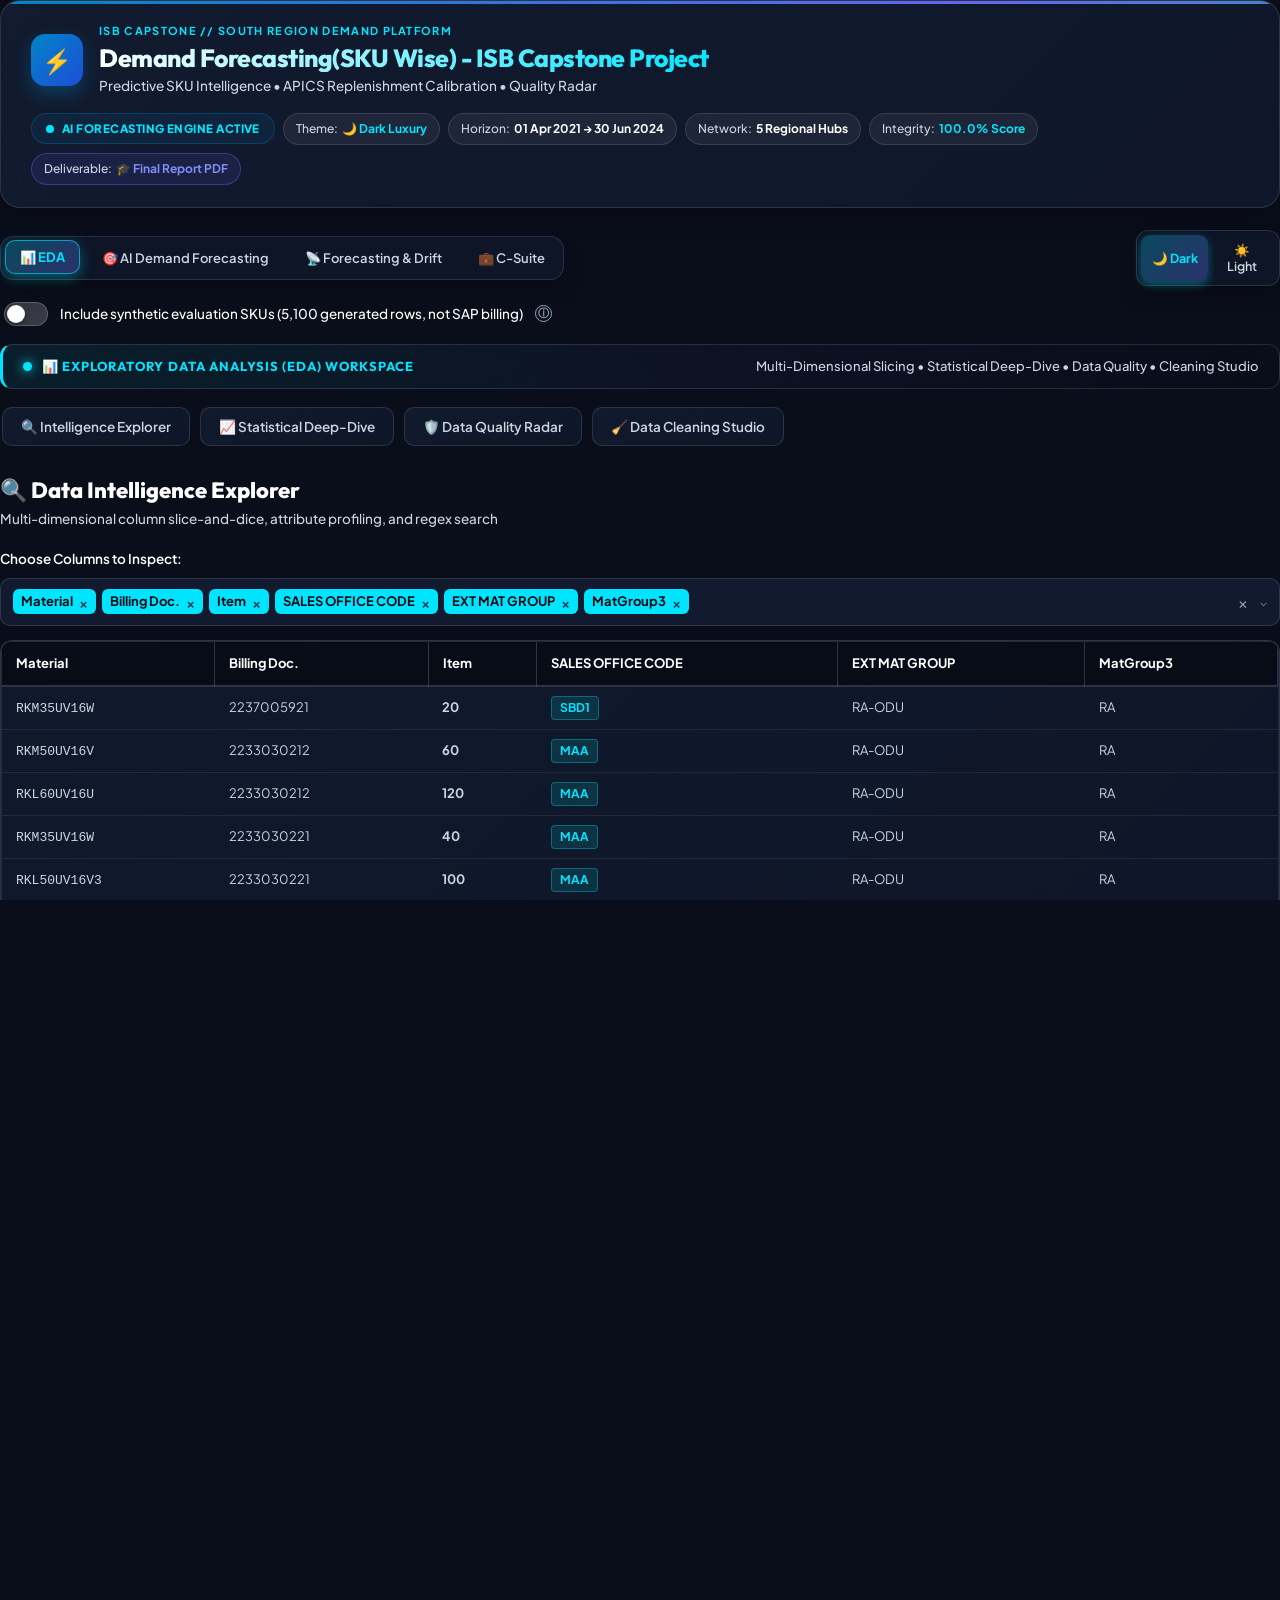
==== commit 6d49426e: "fix(vercel): show actuals and forecasts on same graph, wire interactive explorer, holdout modes, and" ====
--- a/public/index.html
+++ b/public/index.html
@@ -16,7 +16,7 @@
   <link rel="preconnect" href="https://fonts.gstatic.com" crossorigin>
   <link href="https://fonts.googleapis.com/css2?family=Plus+Jakarta+Sans:wght@300;400;500;600;700;800&family=Outfit:wght@400;500;600;700;800;900&family=JetBrains+Mono:wght@400;500;700&display=swap" rel="stylesheet">
   <link rel="icon" href="data:image/svg+xml,<svg xmlns=%22http://www.w3.org/2000/svg%22 viewBox=%220%200%20100%20100%22><text y=%22.9em%22 font-size=%2290%22>⚡</text></svg>">
-  <link rel="stylesheet" href="styles.css?v=4.5&t=202610291345">
+  <link rel="stylesheet" href="styles.css?v=5.0">
 
   <!-- INLINE STYLESHEET (Guarantees zero-latency, 100% styled rendering on Vercel without 404 dependencies) -->
   <style id="app-styles">
@@ -795,21 +795,86 @@
 ============================================================================= */
 .forecasting-layout {
   display: grid;
-  grid-template-columns: 320px 1fr;
-  gap: 20px;
+  grid-template-columns: minmax(320px, 350px) minmax(0, 1fr);
+  gap: 24px;
+  align-items: start;
 }
 
 .forecast-controls-sidebar {
   display: flex;
   flex-direction: column;
   gap: 16px;
+  min-width: 0;
+  width: 100%;
+  box-sizing: border-box;
 }
 
 .filter-card-inner {
   display: flex;
   flex-direction: column;
   gap: 14px;
-}
+  min-width: 0;
+  width: 100%;
+  box-sizing: border-box;
+}
+
+/* Segmented Radio Group (Matching Streamlit st.radio) */
+.segmented-radio-group {
+  display: flex;
+  background: var(--seg-bg);
+  border: 1px solid var(--border-glass);
+  border-radius: 10px;
+  padding: 3px;
+  gap: 3px;
+  width: 100%;
+  box-sizing: border-box;
+  overflow: hidden;
+}
+
+.segmented-radio-btn {
+  flex: 1 1 0;
+  min-width: 0;
+  background: transparent;
+  border: none;
+  border-radius: 7px;
+  padding: 6px 4px;
+  font-family: 'Plus Jakarta Sans', sans-serif;
+  font-size: 11px;
+  font-weight: 600;
+  color: var(--seg-text);
+  cursor: pointer;
+  text-align: center;
+  white-space: normal;
+  word-break: normal;
+  line-height: 1.25;
+  transition: all 0.2s ease;
+  display: flex;
+  align-items: center;
+  justify-content: center;
+  box-sizing: border-box;
+}
+
+.segmented-radio-btn:hover {
+  color: var(--primary-color);
+}
+
+.segmented-radio-btn.active {
+  background: var(--seg-active-bg);
+  color: var(--seg-active-text);
+  box-shadow: 0 2px 6px var(--seg-active-shadow);
+  font-weight: 700;
+}
+
+#skuScopeGroup .segmented-radio-btn {
+  font-size: 10.5px;
+  padding: 7px 3px;
+}
+
+#modelFamilyGroup .segmented-radio-btn {
+  font-size: 10px;
+  padding: 6px 3px;
+}
+
 
 .form-group {
   display: flex;
@@ -1302,31 +1367,33 @@
 
   <!-- Plotly.js Analytics Engine -->
   <script src="https://cdn.plot.ly/plotly-2.35.2.min.js"></script>
-  <!-- Fail-Safe View Alias & Global Redirect: Link 'quality' seamlessly to 'radar' -->
-  <script>
-    (function() {
-      var origGetElementById = document.getElementById.bind(document);
-      document.getElementById = function(id) {
-        if (id === 'view-quality') return origGetElementById('view-radar') || origGetElementById(id);
-        return origGetElementById(id);
-      };
-      
-      document.addEventListener('click', function(e) {
-        var btn = e.target.closest('[data-target="radar"], [data-target="quality"], [data-view="radar"], [data-view="quality"]');
-        if (btn) {
-          if (typeof window.switchView === 'function') {
-            window.switchView('radar');
-          } else {
-            document.querySelectorAll('.view-content').forEach(function(s) { s.style.display = 'none'; });
-            var r = origGetElementById('view-radar');
-            if (r) r.style.display = 'block';
-            document.querySelectorAll('#subNavBar button').forEach(function(b) { b.classList.remove('active'); });
-            btn.classList.add('active');
+    <!-- Fail-Safe View Alias & Global Redirect: Link 'quality' seamlessly to 'radar' -->
+      <script>
+      (function() {
+        var origGetElementById = document.getElementById.bind(document);
+        document.getElementById = function(id) {
+          if (id === 'view-quality') {
+            return origGetElementById('view-radar');
           }
-        }
-      }, true);
-    })();
-  </script>
+          return origGetElementById(id);
+        };
+
+        document.addEventListener('click', function(e) {
+          var btn = e.target.closest('[data-target="radar"], [data-target="quality"], [data-view="radar"], [data-view="quality"]');
+          if (btn) {
+            if (typeof window.switchView === 'function') {
+              window.switchView('radar');
+            } else {
+              document.querySelectorAll('.view-content').forEach(function(s) { s.style.display = 'none'; });
+              var r = origGetElementById('view-radar');
+              if (r) r.style.display = 'block';
+              document.querySelectorAll('#subNavBar button').forEach(function(b) { b.classList.remove('active'); });
+              btn.classList.add('active');
+            }
+          }
+        }, true);
+      })();
+    </script>
 </head>
 <body>
 
@@ -1682,9 +1749,9 @@
               <div class="form-group" style="margin-top: 4px;">
                 <label>3. SKU Scope:</label>
                 <div class="segmented-radio-group" id="skuScopeGroup">
-                  <button type="button" class="segmented-radio-btn active" data-scope="branch">Top 10 in Filtered Branch</button>
-                  <button type="button" class="segmented-radio-btn" data-scope="overall">Top 10 Overall</button>
-                  <button type="button" class="segmented-radio-btn" data-scope="all">All Matching SKUs</button>
+                  <button type="button" class="segmented-radio-btn active" data-scope="branch">Top 10 (Branch)</button>
+                  <button type="button" class="segmented-radio-btn" data-scope="overall">Top 10 (Overall)</button>
+                  <button type="button" class="segmented-radio-btn" data-scope="all">All Matching</button>
                 </div>
               </div>
 
@@ -2293,9 +2360,12 @@
                       <th>Week</th>
                       <th>Branch</th>
                       <th>Forecast Date</th>
-                      <th>Forecast (Units)</th>
-                      <th>Lower Bound (Units)</th>
-                      <th>Upper Bound (Units)</th>
+                      <th style="color: #10B981;">Actual Holdout (Units)</th>
+                      <th style="color: var(--primary-color);">Forecast (Units)</th>
+                      <th>Variance (Delta)</th>
+                      <th>Accuracy / APE</th>
+                      <th>Lower Bound (P10)</th>
+                      <th>Upper Bound (P90)</th>
                     </tr>
                   </thead>
                   <tbody id="forecastTableBody">
@@ -2448,13 +2518,13 @@
           <div class="kpi-card">
             <div class="kpi-header">
               <div class="kpi-icon-wrap">📈</div>
-              <span class="kpi-badge purple">MACRO ACCURACY</span>
+              <span class="kpi-badge purple" id="holdoutAccuracyBadge">MACRO ACCURACY</span>
             </div>
             <div class="kpi-label">REGION MONTHLY ACCURACY</div>
-            <div class="kpi-value">71.6%</div>
-            <div class="kpi-subtext">28.4% WAPE on aggregate monthly dispatches</div>
+            <div class="kpi-value" id="holdoutAccuracyVal">71.6%</div>
+            <div class="kpi-subtext" id="holdoutAccuracySub">28.4% WAPE on aggregate monthly dispatches</div>
             <div class="kpi-bar-track">
-              <div class="kpi-bar-fill purple" style="width: 71.6%;"></div>
+              <div class="kpi-bar-fill purple" id="holdoutAccuracyBar" style="width: 71.6%;"></div>
             </div>
           </div>
         </div>
@@ -2479,7 +2549,7 @@
                     <th>Directional Bias %</th>
                   </tr>
                 </thead>
-                <tbody>
+                <tbody id="holdoutEchelonBody">
                   <tr>
                     <td><strong>Region x Month</strong></td>
                     <td><span class="kpi-badge cyan">Champion Model</span></td>
@@ -2744,6 +2814,8 @@
           </div>
         </div>
       </section>
+
+      <!-- Backward-Compatibility Twin Section for Legacy Cached JavaScript Clients -->
 
       <!-- ===================================================================
            VIEW 4: 🧹 DATA CLEANING STUDIO
@@ -3860,7 +3932,6 @@
   </div>
 
   <!-- Main JavaScript Engine -->
-    <!-- Dual Script Delivery: External app.js with Inlined Engine Fallback -->
-  <script src="app.js?v=4.5&t=202610291345"></script>
+  <script src="app.js?v=5.1"></script>
 </body>
 </html>
--- a/public/styles.css
+++ b/public/styles.css
@@ -773,20 +773,27 @@
 ============================================================================= */
 .forecasting-layout {
   display: grid;
-  grid-template-columns: 320px 1fr;
-  gap: 20px;
+  grid-template-columns: minmax(320px, 350px) minmax(0, 1fr);
+  gap: 24px;
+  align-items: start;
 }
 
 .forecast-controls-sidebar {
   display: flex;
   flex-direction: column;
   gap: 16px;
+  min-width: 0;
+  width: 100%;
+  box-sizing: border-box;
 }
 
 .filter-card-inner {
   display: flex;
   flex-direction: column;
   gap: 14px;
+  min-width: 0;
+  width: 100%;
+  box-sizing: border-box;
 }
 
 .form-group {
@@ -848,22 +855,32 @@
   border-radius: 10px;
   padding: 3px;
   gap: 3px;
+  width: 100%;
+  box-sizing: border-box;
+  overflow: hidden;
 }
 
 .segmented-radio-btn {
-  flex: 1;
+  flex: 1 1 0;
+  min-width: 0;
   background: transparent;
   border: none;
   border-radius: 7px;
-  padding: 6px 8px;
+  padding: 6px 4px;
   font-family: 'Plus Jakarta Sans', sans-serif;
-  font-size: 11.5px;
+  font-size: 11px;
   font-weight: 600;
   color: var(--seg-text);
   cursor: pointer;
   text-align: center;
-  white-space: nowrap;
+  white-space: normal;
+  word-break: normal;
+  line-height: 1.25;
   transition: all 0.2s ease;
+  display: flex;
+  align-items: center;
+  justify-content: center;
+  box-sizing: border-box;
 }
 
 .segmented-radio-btn:hover {
@@ -875,6 +892,16 @@
   color: var(--seg-active-text);
   box-shadow: 0 2px 6px var(--seg-active-shadow);
   font-weight: 700;
+}
+
+#skuScopeGroup .segmented-radio-btn {
+  font-size: 10.5px;
+  padding: 7px 3px;
+}
+
+#modelFamilyGroup .segmented-radio-btn {
+  font-size: 10px;
+  padding: 6px 3px;
 }
 
 /* Range Slider Styling */
